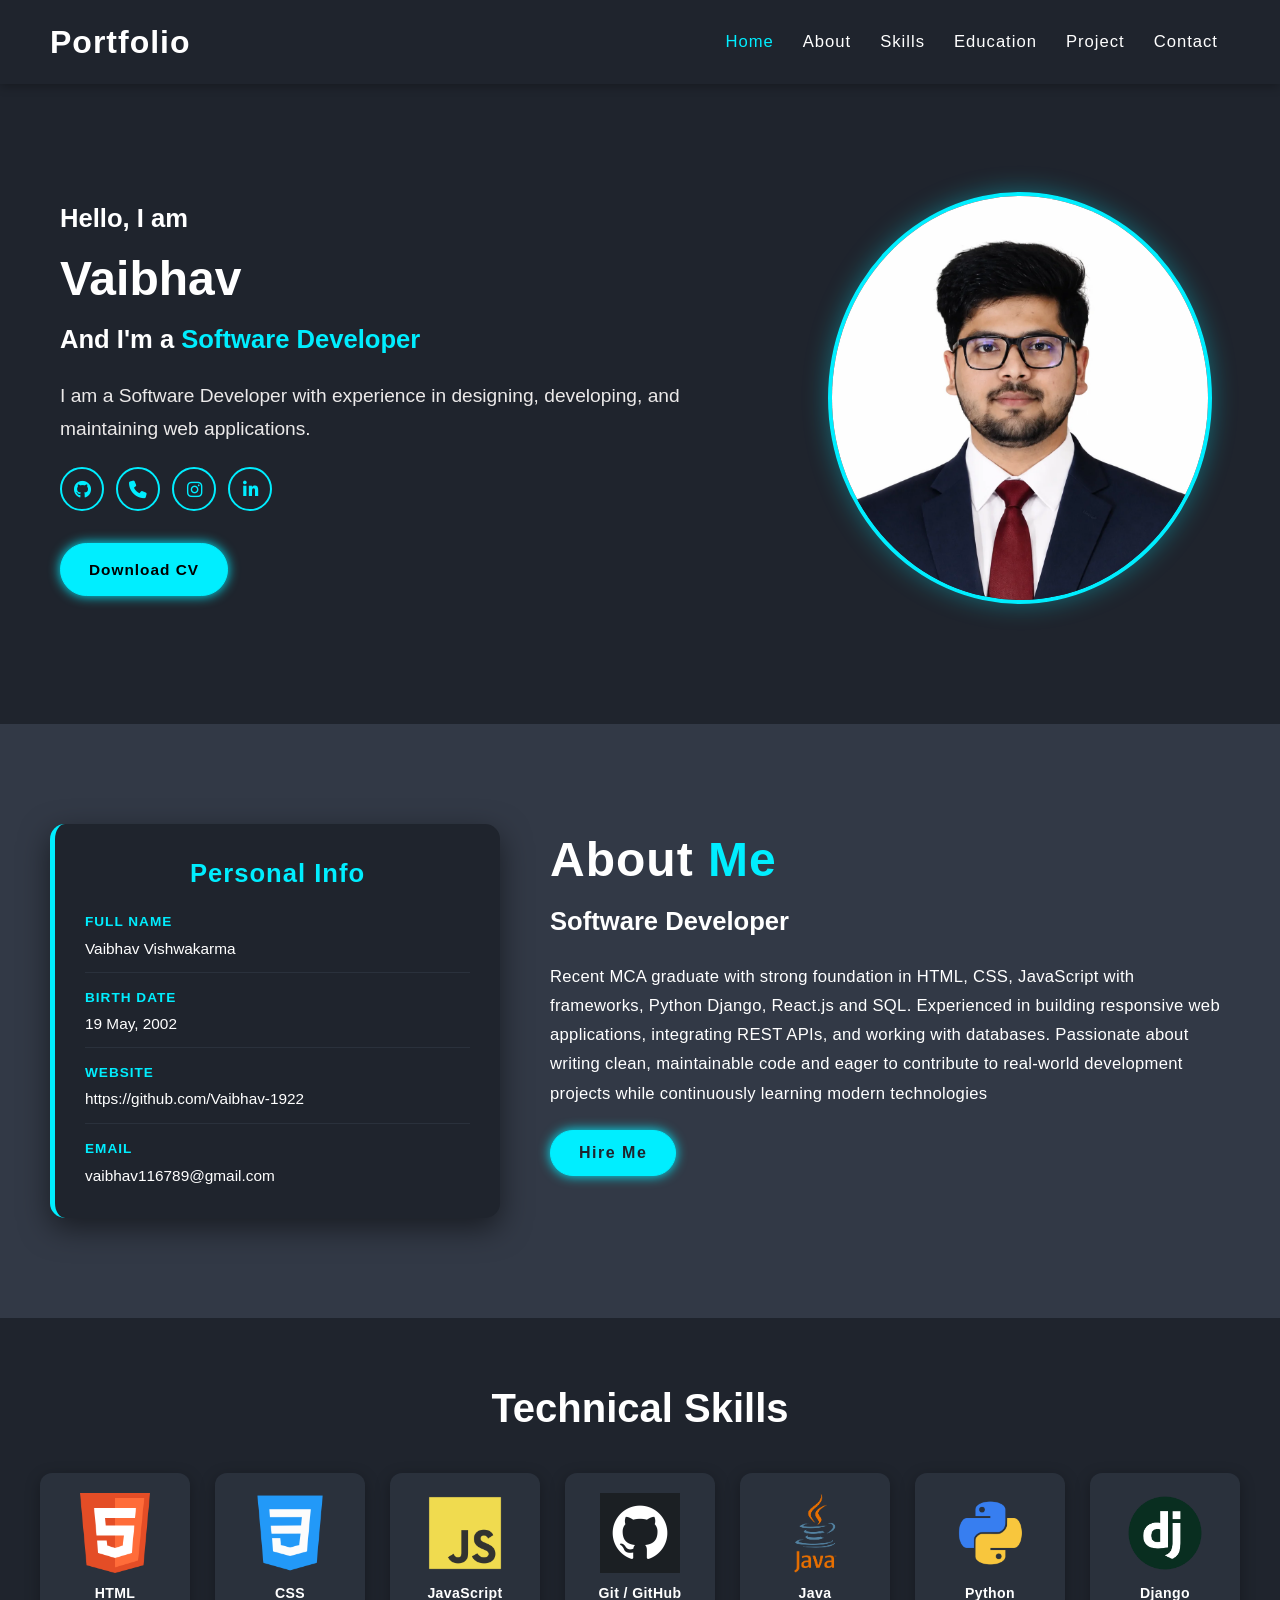
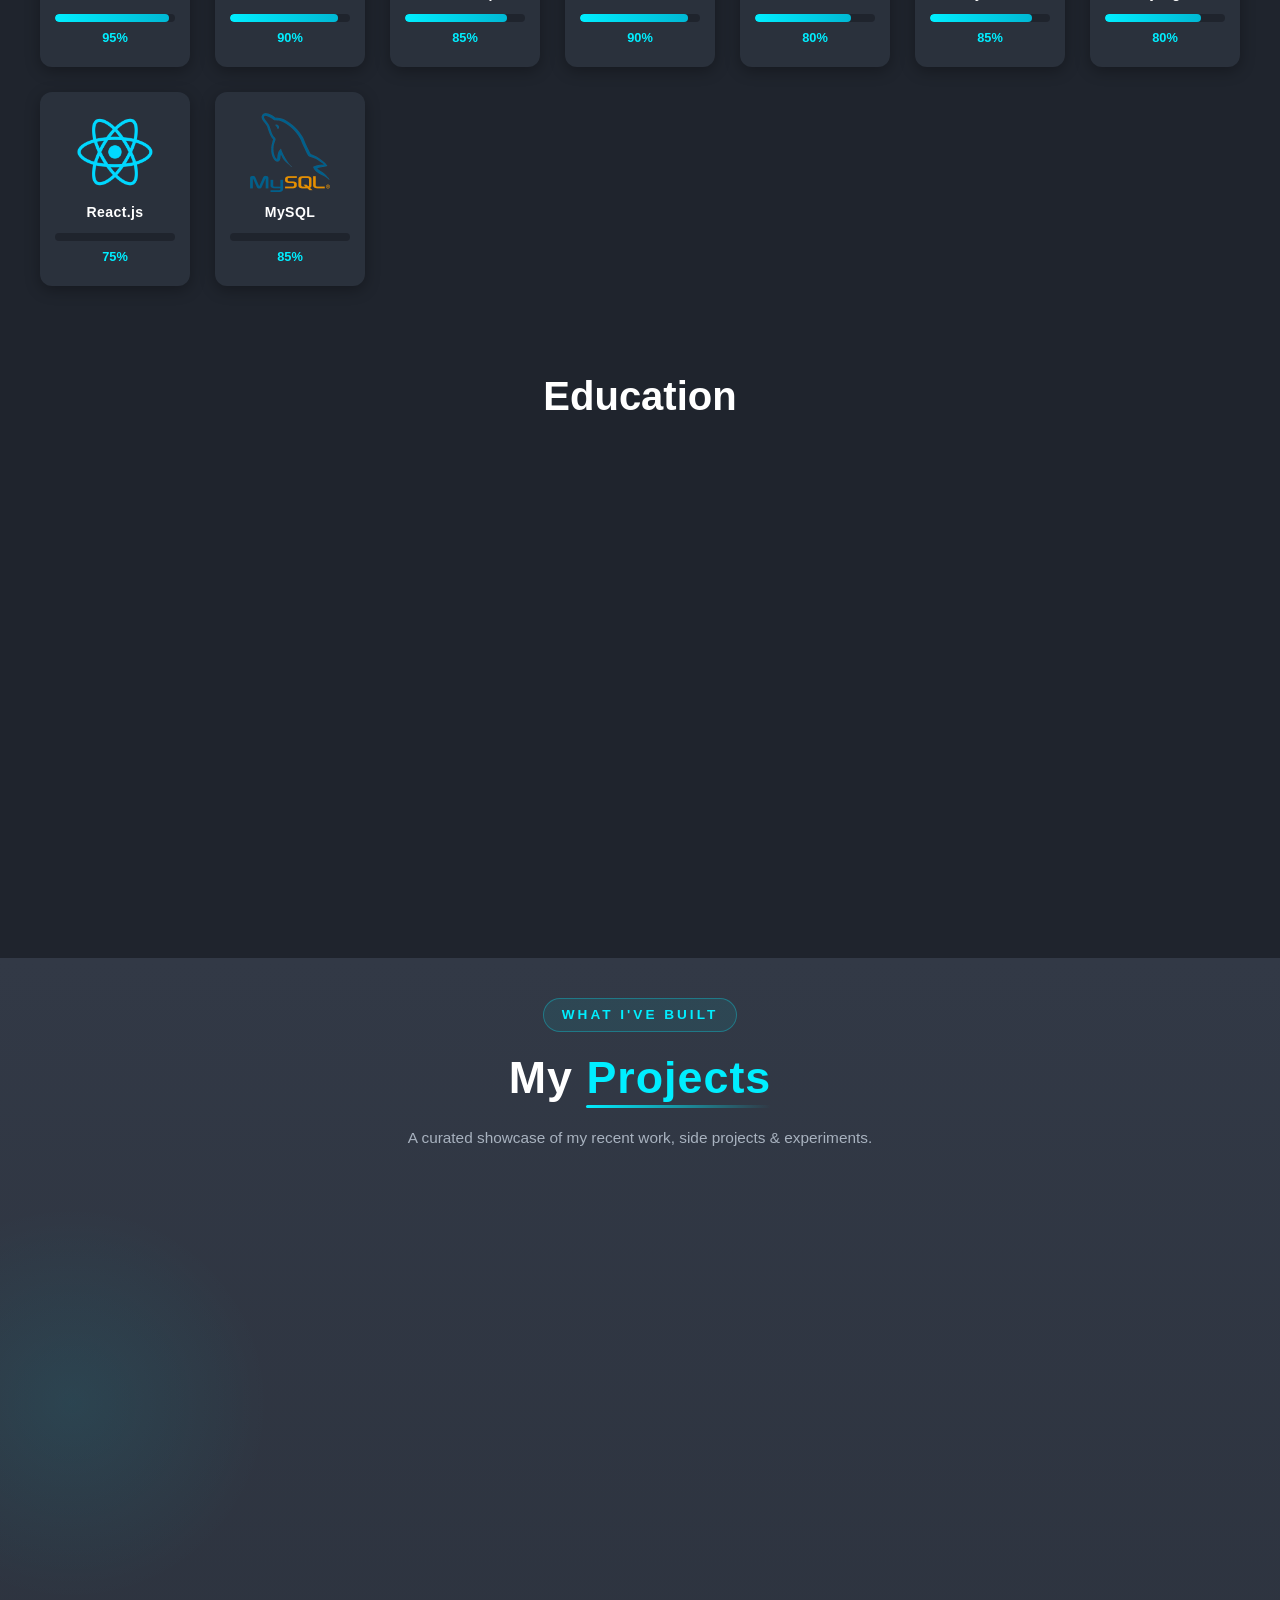
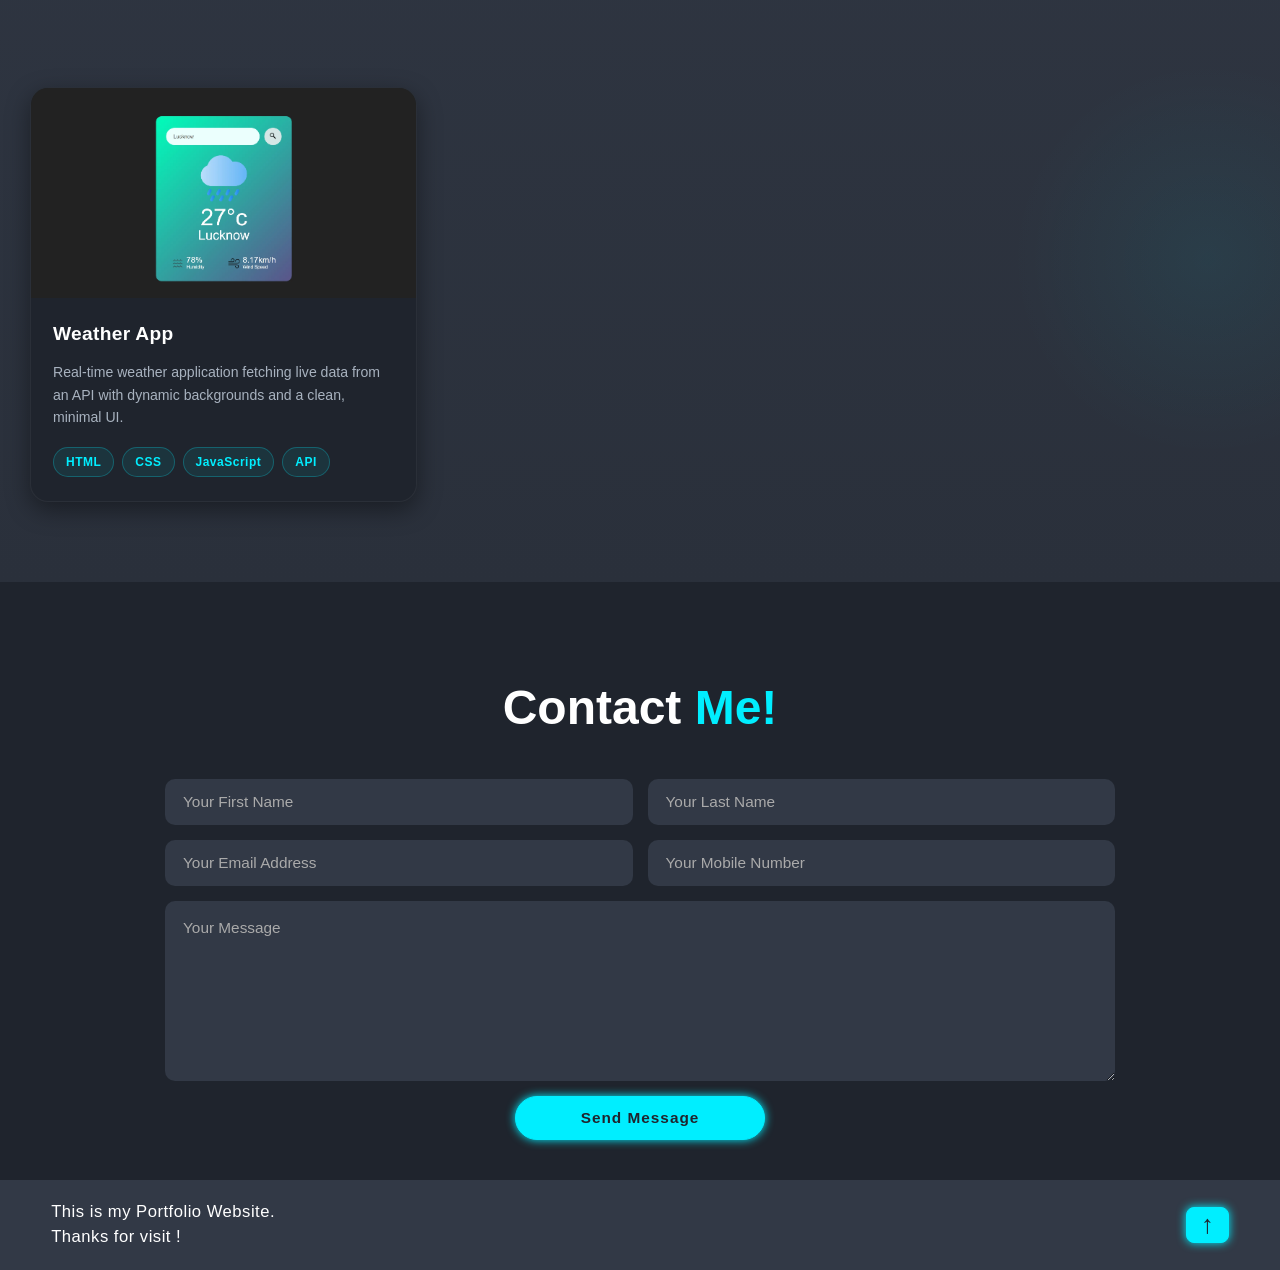
==== index.html @ 30955cc5 "Done Port Folio" ====
<!DOCTYPE html>
<html lang="en">

<head>
    <meta charset="UTF-8">
    <meta http-equiv="X-UA-Compatible" content="IE=edge">
    <meta name="viewport" content="width=device-width, initial-scale=1.0">
    <!-- CSS -->
    <link rel="stylesheet" href="style/style.css">
    <!-- FontAwesome -->
    <link rel="stylesheet" href="https://cdnjs.cloudflare.com/ajax/libs/font-awesome/6.4.0/css/all.min.css">
    <link rel="icon" type="image/png" href="img/fevicon.png">
    <title>Vaibhav || Portfolio</title>
</head>

<body>
    <!--  ++++++++++++++++  Header  ++++++++++++++++  -->
    <header>

        <!--  ================  Navigation  ============== -->
        <nav>

            <div class="logo">
                Portfolio
            </div>

            <div class="hamburgur">
                <i class="fa-solid fa-bars"></i>
            </div>

            <ul>
                <li><a href="#home" class="active">Home</a></li>
                <li><a href="#about">About</a></li>
                <li><a href="#skill">Skills</a></li>
                <li><a href="#education">Education</a></li>
                <li><a href="#project">Project</a></li>
                <li><a href="#contact">Contact</a></li>
            </ul>

        </nav>

    </header>

    <!--  ++++++++++++++++  home-section  ++++++++++++++++  -->
    <section class="home-section" id="home">

        <div class="left-side-home">

            <h2>Hello, I am</h2>

            <h1>Vaibhav</h1>

            <h2>And I'm a <span>Software Developer</span></h2>

            <p>I am a Software Developer with experience in designing, developing, and maintaining web applications.</p>

            <div class="btn-group">
                <a href="https://github.com/Vaibhav-1922/" class="btn1" target="_blank" aria-label="GitHub">
                    <i class="fa-brands fa-github"></i>
                </a>
                <a href="tel:817-6988-8322" class="btn2" aria-label="Phone">
                    <i class="fa-solid fa-phone"></i>
                </a>
                <a href="https://www.instagram.com/ankursharma_0196?stkn=MXNjZ3YycDRwOWIxZA==" class="btn3"
                    target="_blank" aria-label="Instagram">
                    <i class="fa-brands fa-instagram"></i>
                </a>
                <a href="https://linkedin.com/in/vaibhav-vishwakarma-7a4570280" target="_blank" class="btn4"
                    aria-label="LinkedIn">
                    <i class="fa-brands fa-linkedin-in"></i>
                </a>
            </div>

            <a href="https://drive.google.com/drive/folders/1TPZhdVBjO_2f-hiQ_ZLGeln9_SQDbmDH" class="btn"
                download>Download CV</a>

        </div>

        <div class="right-side-home">
            <img src="/img/Vaibhav-Passport.webp" alt="Vaibhav Vishwakarma">
        </div>

    </section>

    <!--  ++++++++++++++++  about-sec  ++++++++++++++++  -->
    <section class="about-sec" id="about">

        <div class="left-about">
            <div class="info-card">
                <h2>Personal Info</h2>
                <ul>
                    <li>
                        <span>Full Name</span>
                        <p>Vaibhav Vishwakarma</p>
                    </li>
                    <li>
                        <span>Birth Date</span>
                        <p>19 May, 2002</p>
                    </li>
                    <li>
                        <span>Website</span>
                        <a href="https://github.com/Vaibhav-1922" target="_blank" rel="noopener">
                            https://github.com/Vaibhav-1922
                        </a>
                    </li>
                    <li>
                        <span>Email</span>
                        <a href="https://vaibhav116789@gmail.com">
                            vaibhav116789@gmail.com
                        </a>
                    </li>
                </ul>
            </div>
        </div>

        <div class="right-about">

            <h1>About <span>Me</span></h1>
            <h2>Software Developer</h2>
            <p>Recent MCA graduate with strong foundation in HTML, CSS, JavaScript with frameworks, Python Django,
                React.js and SQL. Experienced in building responsive web applications, integrating REST APIs, and
                working with databases. Passionate about writing clean, maintainable code and eager to contribute to
                real-world development projects while continuously learning modern technologies</p>

            <a href="#contact">
                <button class="about-btn">Hire Me</button>
            </a>

        </div>

    </section>

    <!--  ++++++++++++++++  Skill Section  +++++++++++++++++ -->
    <section class="skill-section" id="skill">

        <h1>Technical Skills</h1>

        <div class="skill-container">

            <div class="card">
                <img src="./img/html.webp" alt="HTML">
                <h3>HTML</h3>
                <div class="progress-bar"><span class="progress-fill" data-width="95%"></span></div>
                <span class="percent">95%</span>
            </div>

            <div class="card">
                <img src="./img/css.webp" alt="CSS">
                <h3>CSS</h3>
                <div class="progress-bar"><span class="progress-fill" data-width="90%"></span></div>
                <span class="percent">90%</span>
            </div>

            <div class="card">
                <img src="./img/js.webp" alt="JavaScript">
                <h3>JavaScript</h3>
                <div class="progress-bar"><span class="progress-fill" data-width="85%"></span></div>
                <span class="percent">85%</span>
            </div>

            <div class="card">
                <img src="./img/github.webp" alt="Git &amp; GitHub">
                <h3>Git / GitHub</h3>
                <div class="progress-bar"><span class="progress-fill" data-width="90%"></span></div>
                <span class="percent">90%</span>
            </div>

            <div class="card">
                <img src="./img/Java.png" alt="Java">
                <h3>Java</h3>
                <div class="progress-bar"><span class="progress-fill" data-width="80%"></span></div>
                <span class="percent">80%</span>
            </div>

            <div class="card">
                <img src="./img/Python.png" alt="Python">
                <h3>Python</h3>
                <div class="progress-bar"><span class="progress-fill" data-width="85%"></span></div>
                <span class="percent">85%</span>
            </div>

            <div class="card">
                <img src="./img/Django.png" alt="Django">
                <h3>Django</h3>
                <div class="progress-bar"><span class="progress-fill" data-width="80%"></span></div>
                <span class="percent">80%</span>
            </div>

            <div class="card">
                <img src="./img/React.webp" alt="React.js">
                <h3>React.js</h3>
                <div class="progress-bar"><span class="progress-fill" data-width="75%"></span></div>
                <span class="percent">75%</span>
            </div>

            <div class="card">
                <img src="./img/Mysql.png" alt="MySQL">
                <h3>MySQL</h3>
                <div class="progress-bar"><span class="progress-fill" data-width="85%"></span></div>
                <span class="percent">85%</span>
            </div>

        </div>

    </section>

    <!--  ++++++++++++++++  Education Section  +++++++++++++++++ -->
    <section class="education-section" id="education">

        <h1>Education</h1>

        <div class="education-container">

            <div class="education-card">
                <div class="edu-head">
                    <span class="edu-year"><i class="fa-solid fa-calendar-days"></i> 2024 – 2026</span>
                    <span class="edu-badge">MCA</span>
                </div>
                <h2>Integral University</h2>
                <h3>Master of Computer Application – MCA <span class="cgpa">(CGPA: 9.83)</span></h3>
                <p><i class="fa-solid fa-location-dot"></i> Lucknow, India</p>
            </div>

            <div class="education-card">
                <div class="edu-head">
                    <span class="edu-year"><i class="fa-solid fa-calendar-days"></i> 2021 – 2024</span>
                    <span class="edu-badge">BCA</span>
                </div>
                <h2>Khwaja Moinuddin Chishti Language University, Lucknow</h2>
                <h3>Bachelor of Computer Application – BCA <span class="cgpa">(CGPA: 8.04)</span></h3>
                <p><i class="fa-solid fa-location-dot"></i> Lucknow, India</p>
            </div>

            <div class="education-card">
                <div class="edu-head">
                    <span class="edu-year"><i class="fa-solid fa-calendar-days"></i> 2018 – 2019</span>
                    <span class="edu-badge">12th</span>
                </div>
                <h2>IR Inter College</h2>
                <h3>Higher Secondary Education – UP Board</h3>
                <p><i class="fa-solid fa-location-dot"></i> Sandila, India</p>
            </div>

            <div class="education-card">
                <div class="edu-head">
                    <span class="edu-year"><i class="fa-solid fa-calendar-days"></i> 2016 – 2017</span>
                    <span class="edu-badge">10th</span>
                </div>
                <h2>PDSVM School</h2>
                <h3>Secondary Education – UP Board</h3>
                <p><i class="fa-solid fa-location-dot"></i> Sandila, India</p>
            </div>

        </div>

    </section>

    <!--  ++++++++++++++++  Project Section  +++++++++++++++++ -->
   <!--  ++++++++++++++++  Project Section  +++++++++++++++++ -->
<section class="project-section" id="project">

    <!--  =================  Section Header  ================= -->
    <div class="section-header">
        <span class="section-subtitle">WHAT I'VE BUILT</span>
        <h1>My <span>Projects</span></h1>
        <p class="section-desc">A curated showcase of my recent work, side projects &amp; experiments.</p>
    </div>

    <!--  =================  project-container  ================= -->
    <div class="project-container">

        <!-- *************  project-card (Featured)  ************** -->
        <div class="project-card featured">
            <div class="project-image">
                <img src="./img/Phishgurad.webp" alt="Phishguard">
                <div class="project-overlay">
                    <a href="https://github.com/Vaibhav-1922/Phishguard" class="overlay-btn" target="_blank">
                        <i class="fa-brands fa-github"></i> <span>Code</span>
                    </a>
                    <a href="https://phishguard-sudo.vercel.app" class="overlay-btn" target="_blank">
                        <i class="fa-solid fa-arrow-up-right-from-square"></i> <span>Live Demo</span>
                    </a>
                </div>
                <span class="project-badge">
                    <i class="fa-solid fa-star"></i> Featured
                </span>
            </div>
            <div class="project-content">
                <h3>Phishguard</h3>
                <p>AI-powered phishing detection system using machine learning to identify malicious URLs and protect
                    users from cyber threats in real time.</p>
                <div class="project-tech">
                    <span>HTML</span>
                    <span>CSS</span>
                    <span>JavaScript</span>
                    <span>Python</span>
                    <span>Flask</span>
                    <span>ML</span>
                </div>
            </div>
        </div>

        <!-- *************  project-card  ************** -->
        <div class="project-card">
            <div class="project-image">
                <img src="./img/Coffee.webp" alt="Cafeteria Project">
                <div class="project-overlay">
                    <a href="https://github.com/Vaibhav-1922/Coffee_Web" class="overlay-btn" target="_blank">
                        <i class="fa-brands fa-github"></i> <span>Code</span>
                    </a>
                    <a href="https://tangerine-conkies-8de776.netlify.app/" class="overlay-btn" target="_blank">
                        <i class="fa-solid fa-arrow-up-right-from-square"></i> <span>Live Demo</span>
                    </a>
                </div>
            </div>
            <div class="project-content">
                <h3>Cafeteria Project</h3>
                <p>A modern, fully responsive cafeteria website featuring a smooth menu experience and elegant coffee
                    shop aesthetics.</p>
                <div class="project-tech">
                    <span>HTML</span>
                    <span>CSS</span>
                    <span>JavaScript</span>
                </div>
            </div>
        </div>

        <!-- *************  project-card  ************** -->
        <div class="project-card">
            <div class="project-image">
                <img src="./img/Portfolio.webp" alt="Portfolio">
                <div class="project-overlay">
                    <a href="https://github.com/Vaibhav-1922/Portfolio-New" class="overlay-btn" target="_blank">
                        <i class="fa-brands fa-github"></i> <span>Code</span>
                    </a>
                    <a href="#" class="overlay-btn" target="_blank">
                        <i class="fa-solid fa-arrow-up-right-from-square"></i> <span>Live Demo</span>
                    </a>
                </div>
            </div>
            <div class="project-content">
                <h3>Portfolio Website</h3>
                <p>A personal portfolio built with React to showcase my skills, projects, and experience with smooth
                    animations.</p>
                <div class="project-tech">
                    <span>React.js</span>
                    <span>HTML</span>
                    <span>CSS</span>
                    <span>JavaScript</span>
                </div>
            </div>
        </div>

        <!-- *************  project-card  ************** -->
        <div class="project-card">
            <div class="project-image">
                <img src="./img/Weather.webp" alt="Weather App">
                <div class="project-overlay">
                    <a href="https://github.com/Vaibhav-1922/Weather-App" class="overlay-btn" target="_blank">
                        <i class="fa-brands fa-github"></i> <span>Code</span>
                    </a>
                    <a href="https://venerable-dolphin-7df196.netlify.app/" class="overlay-btn" target="_blank">
                        <i class="fa-solid fa-arrow-up-right-from-square"></i> <span>Live Demo</span>
                    </a>
                </div>
            </div>
            <div class="project-content">
                <h3>Weather App</h3>
                <p>Real-time weather application fetching live data from an API with dynamic backgrounds and a clean,
                    minimal UI.</p>
                <div class="project-tech">
                    <span>HTML</span>
                    <span>CSS</span>
                    <span>JavaScript</span>
                    <span>API</span>
                </div>
            </div>
        </div>

    </div>

</section>
    <!--  ++++++++++++++++  contact-sec  +++++++++++++++++ -->
    <section class="contact-sec" id="contact">

        <h1>Contact <span>Me!</span></h1>

        <form action="https://formspree.io/f/mzezgnyd" method="POST">

            <input type="text" name="userFirstName" id="FirstName" placeholder="Your First Name" required>
            <input type="text" name="userLastName" id="LastName" placeholder="Your Last Name" required>
            <input type="email" name="userEmail" id="Email" placeholder="Your Email Address" required>
            <input type="text" name="userContactNumber" id="ContactNumber" placeholder="Your Mobile Number">

            <textarea name="userMessage" id="Message" placeholder="Your Message" required></textarea>

            <button class="contact-btn" type="submit">Send Message</button>

        </form>

    </section>

    <!--  ++++++++++++++  Footer  ++++++++++++++ -->
    <footer>

        <p>This is my Portfolio Website. <br>
             Thanks for visit !</p>

        <a href="#home" class="arrow">&uarr;</a>

    </footer>

    <script src="script/script.js"></script>
</body>

</html>
---- style/style.css ----
/* 
   GLOBAL RESET & BASE
    */
* {
    margin: 0;
    padding: 0;
    box-sizing: border-box;
    font-family: 'Segoe UI', Tahoma, Geneva, Verdana, sans-serif;
}

html {
    scroll-behavior: smooth;
    -webkit-text-size-adjust: 100%;
}

body {
    background-color: #1f242d;
    overflow-x: hidden;
    line-height: 1.5;
}

img {
    max-width: 100%;
    height: auto;
    display: block;
}

section {
    scroll-margin-top: 80px;
    width: 100%;
}

/* 
   NAVIGATION
    */
nav {
    display: flex;
    justify-content: space-between;
    align-items: center;
    padding: 18px clamp(15px, 4vw, 50px);
    background-color: #1f242d;
    position: fixed;
    width: 100%;
    top: 0;
    z-index: 1000;
    box-shadow: 0 2px 10px rgba(0, 0, 0, 0.3);
}

nav .logo {
    font-size: clamp(1.4rem, 2.5vw, 2rem);
    letter-spacing: 1px;
    font-weight: 600;
    color: #fff;
    transition: color 0.3s ease;
}

nav .logo:hover {
    color: #0ef;
}

nav .hamburgur i {
    display: none;
    color: #fff;
    font-size: 1.7rem;
    cursor: pointer;
    transition: color 0.3s ease;
}

nav .hamburgur i:hover {
    color: #0ef;
}

nav ul {
    display: flex;
    align-items: center;
    gap: 5px;
}

nav ul li {
    list-style: none;
}

nav ul li a {
    text-decoration: none;
    color: #fff;
    font-size: clamp(0.95rem, 1.3vw, 1.15rem);
    font-weight: 500;
    letter-spacing: 1px;
    cursor: pointer;
    padding: 8px 12px;
    display: inline-block;
    transition: color 0.3s ease;
}

nav ul li a.active,
nav ul li a:hover {
    color: #0ef;
}

/* 
   HOME SECTION
    */
.home-section {
    background-color: #1f242d;
    display: flex;
    justify-content: center;
    align-items: center;
    gap: clamp(20px, 5vw, 60px);
    padding: clamp(120px, 15vw, 200px) clamp(15px, 5vw, 50px) clamp(60px, 10vw, 120px);
    flex-wrap: wrap;
}

.left-side-home {
    flex: 1 1 450px;
    max-width: 700px;
}

.left-side-home h2 {
    font-size: clamp(1.1rem, 2vw, 1.7rem);
    font-weight: 600;
    color: #fff;
}

h2 span {
    color: #0ef;
}

.left-side-home h1 {
    font-size: clamp(2rem, 5vw, 3rem);
    font-weight: 700;
    color: #fff;
    margin: 5px 0;
}

.left-side-home p {
    font-size: clamp(1rem, 1.5vw, 1.25rem);
    color: #ebe9e9;
    margin: 22px 0;
    max-width: 700px;
    line-height: 1.7;
}

.left-side-home .btn-group {
    margin: 22px 0;
    display: flex;
    gap: 12px;
    flex-wrap: wrap;
}

.btn-group a {
    width: 44px;
    height: 44px;
    font-size: 1.1rem;
    border-radius: 50%;
    cursor: pointer;
    color: #0ef;
    background-color: #1f242d;
    border: 2px solid #0ef;
    transition: all 0.4s ease;
    display: inline-flex;
    align-items: center;
    justify-content: center;
    text-decoration: none;
}

.btn-group a:hover {
    color: #1f242d;
    background-color: #0ef;
    transform: translateY(-3px);
}

.left-side-home .btn {
    display: inline-block;
    padding: 14px 28px;
    font-size: clamp(0.95rem, 1.2vw, 1.1rem);
    letter-spacing: 1px;
    font-weight: 600;
    border-radius: 30px;
    color: #000;
    background-color: #0ef;
    box-shadow: 0 0 12px #0ef;
    border: 1px solid #0ef;
    transition: all 0.4s ease;
    text-decoration: none;
    cursor: pointer;
    margin-top: 10px;
}

.left-side-home .btn:hover {
    color: #0ef;
    background-color: #1f242d;
    box-shadow: none;
    transform: translateY(-3px);
}

.right-side-home {
    flex: 0 1 400px;
    display: flex;
    justify-content: center;
}

.right-side-home img {
    width: clamp(220px, 30vw, 400px);
    border-radius: 50%;
    border: 4px solid #0ef;
    box-shadow: 0 0 25px rgba(0, 238, 255, 0.35);
}

/* 
   ABOUT SECTION
    */
.about-sec {
    display: flex;
    justify-content: center;
    align-items: flex-start;
    gap: clamp(25px, 4vw, 50px);
    background-color: #323946;
    padding: clamp(60px, 8vw, 100px) clamp(15px, 5vw, 50px);
    flex-wrap: wrap;
}

.left-about {
    flex: 1 1 320px;
    max-width: 450px;
    display: flex;
    justify-content: center;
}

.info-card {
    background: #1f242d;
    border-radius: 15px;
    padding: clamp(20px, 3vw, 30px);
    width: 100%;
    box-shadow: 0 10px 30px rgba(0, 0, 0, 0.5);
    border-left: 5px solid #0ef;
}

.info-card h2 {
    color: #0ef;
    font-size: clamp(1.3rem, 2vw, 1.8rem);
    margin-bottom: 20px;
    text-align: center;
    letter-spacing: 1px;
}

.info-card ul {
    list-style: none;
}

.info-card ul li {
    margin-bottom: 15px;
    padding-bottom: 12px;
    border-bottom: 1px solid #2a313c;
}

.info-card ul li:last-child {
    border-bottom: none;
    margin-bottom: 0;
    padding-bottom: 0;
}

.info-card ul li span {
    display: block;
    color: #0ef;
    font-weight: 600;
    font-size: 0.85rem;
    letter-spacing: 1px;
    margin-bottom: 4px;
    text-transform: uppercase;
}

.info-card ul li p,
.info-card ul li a {
    color: #fff;
    font-size: clamp(0.9rem, 1.2vw, 1.05rem);
    word-break: break-word;
    text-decoration: none;
    transition: color 0.3s ease;
}

.info-card ul li a:hover {
    color: #0ef;
    text-decoration: underline;
}

.right-about {
    flex: 1 1 450px;
    max-width: 800px;
}

.right-about h1 {
    font-size: clamp(1.8rem, 4vw, 3rem);
    color: #fff;
    letter-spacing: 1px;
    font-weight: 800;
}

.right-about h1 span {
    color: #0ef;
}

.right-about h2 {
    color: #fff;
    font-size: clamp(1.1rem, 2vw, 1.7rem);
    font-weight: 600;
    margin-top: 6px;
}

.right-about p {
    color: #fff;
    font-size: clamp(0.95rem, 1.3vw, 1.15rem);
    font-weight: 400;
    letter-spacing: 0.3px;
    max-width: 800px;
    margin: 22px 0;
    line-height: 1.75;
}

.about-btn {
    padding: 13px 28px;
    font-size: clamp(1rem, 1.2vw, 1.15rem);
    letter-spacing: 1.5px;
    font-weight: 600;
    border-radius: 30px;
    background-color: #0ef;
    box-shadow: 0 0 12px #0ef;
    border: 1px solid #0ef;
    transition: all 0.4s ease;
    cursor: pointer;
    color: #1f242d;
}

.about-btn:hover {
    color: #0ef;
    background-color: #323946;
    box-shadow: none;
    transform: translateY(-3px);
}

/* 
   SKILL SECTION (Adjusted Padding to fix gaps)
    */
.skill-section {
    display: flex;
    flex-direction: column;
    align-items: center;
    background-color: #1f242d;
    color: #fff;
    padding: 60px clamp(15px, 3vw, 30px) 40px; /* Fixed top/bottom gap */
}

.skill-section h1 {
    margin-top: 0;
    margin-bottom: 35px;
    font-size: clamp(1.7rem, 3.5vw, 2.5rem);
    transition: color 0.5s ease;
    text-align: center;
}

.skill-section h1:hover {
    color: #0ef;
}

.skill-container {
    display: grid;
    grid-template-columns: repeat(auto-fit, minmax(140px, 1fr));
    gap: clamp(15px, 2vw, 25px);
    width: 100%;
    max-width: 1200px;
}

.card {
    background: #2a313c;
    border-radius: 12px;
    padding: clamp(15px, 2vw, 20px) clamp(10px, 1.5vw, 15px);
    display: flex;
    flex-direction: column;
    align-items: center;
    box-shadow: 0 4px 15px rgba(0, 0, 0, 0.3);
    transition: transform 0.3s ease, box-shadow 0.3s ease;
    cursor: pointer;
    user-select: none;
}

.card:hover {
    transform: translateY(-10px);
    box-shadow: 0 8px 25px rgba(0, 238, 255, 0.2);
}

.card img {
    width: clamp(55px, 8vw, 80px);
    height: clamp(55px, 8vw, 80px);
    object-fit: contain;
    margin-bottom: 10px;
    transition: transform 0.3s ease;
}

.card:hover img {
    transform: scale(1.1);
}

.card h3 {
    font-size: clamp(0.85rem, 1.1vw, 1rem);
    color: #fff;
    margin-bottom: 10px;
    font-weight: 600;
    letter-spacing: 0.4px;
    text-align: center;
}

.progress-bar {
    width: 100%;
    height: 8px;
    background-color: #1f242d;
    border-radius: 5px;
    overflow: hidden;
    margin-bottom: 6px;
}

.progress-fill {
    display: block;
    height: 100%;
    width: 0;
    background: linear-gradient(90deg, #0ef, #00b8d4);
    border-radius: 5px;
    transition: width 1.5s cubic-bezier(0.22, 1, 0.36, 1);
}

.percent {
    font-size: clamp(0.75rem, 1vw, 0.85rem);
    color: #0ef;
    font-weight: 600;
}

/* ============================================================
   EDUCATION SECTION (Adjusted Padding to fix gaps)
   ============================================================ */
.education-section {
    display: flex;
    flex-direction: column;
    align-items: center;
    background-color: #1f242d;
    padding: 40px clamp(15px, 3vw, 30px); /* Fixed top/bottom gap */
}

.education-section h1 {
    margin-top: 0;
    margin-bottom: 35px;
    color: #fff;
    font-size: clamp(1.7rem, 3.5vw, 2.5rem);
    transition: color 0.5s ease;
    text-align: center;
}

.education-section h1:hover {
    color: #0ef;
}

.education-container {
    display: grid;
    grid-template-columns: repeat(auto-fit, minmax(320px, 1fr));
    gap: clamp(20px, 2.5vw, 30px);
    width: 100%;
    max-width: 1200px;
}

.education-card {
    background: #2a313c;
    border-radius: 15px;
    padding: clamp(20px, 2.5vw, 25px);
    box-shadow: 0 5px 20px rgba(0, 0, 0, 0.4);
    transition: transform 0.3s ease, box-shadow 0.3s ease;
    border-top: 4px solid #0ef;
}

.education-card:hover {
    transform: translateY(-8px);
    box-shadow: 0 10px 30px rgba(0, 238, 255, 0.15);
}

.edu-head {
    display: flex;
    justify-content: space-between;
    align-items: center;
    margin-bottom: 15px;
    flex-wrap: wrap;
    gap: 10px;
}

.edu-year {
    color: #0ef;
    font-size: clamp(0.85rem, 1.1vw, 1rem);
    font-weight: 500;
}

.edu-year i {
    margin-right: 5px;
}

.edu-badge {
    background: #0ef;
    color: #1f242d;
    padding: 5px 14px;
    border-radius: 20px;
    font-weight: 700;
    font-size: clamp(0.75rem, 1vw, 0.85rem);
    letter-spacing: 1px;
    white-space: nowrap;
}

.education-card h2 {
    color: #fff;
    font-size: clamp(1.1rem, 1.6vw, 1.4rem);
    margin-bottom: 6px;
    font-weight: 600;
    line-height: 1.35;
}

.education-card h3 {
    color: #ccc;
    font-size: clamp(0.9rem, 1.2vw, 1.05rem);
    font-weight: 400;
    margin-bottom: 12px;
    line-height: 1.5;
}

.cgpa {
    color: #0ef;
    font-weight: 600;
}

.education-card p {
    color: #aaa;
    font-size: clamp(0.85rem, 1.1vw, 0.95rem);
}

.education-card p i {
    color: #0ef;
    margin-right: 6px;
}

/* ============================================================
   PROJECT SECTION (Adjusted Padding to fix gaps)
   ============================================================ */
/* ============================================================
   PROJECT SECTION (Enhanced UI)
   ============================================================ */
.project-section {
    display: flex;
    flex-direction: column;
    align-items: center;
    background: linear-gradient(180deg, #323946 0%, #2a303b 100%);
    padding: 40px clamp(15px, 3vw, 30px) 80px;
    position: relative;
    overflow: hidden;
}

/* Decorative background glow */
.project-section::before {
    content: '';
    position: absolute;
    top: 20%;
    left: -10%;
    width: 400px;
    height: 400px;
    background: radial-gradient(circle, rgba(0, 238, 255, 0.08), transparent 70%);
    border-radius: 50%;
    pointer-events: none;
}

.project-section::after {
    content: '';
    position: absolute;
    bottom: 10%;
    right: -10%;
    width: 400px;
    height: 400px;
    background: radial-gradient(circle, rgba(0, 238, 255, 0.06), transparent 70%);
    border-radius: 50%;
    pointer-events: none;
}

/* ---- Section Header ---- */
.section-header {
    text-align: center;
    margin-bottom: 55px;
    position: relative;
    z-index: 1;
}

.section-subtitle {
    display: inline-block;
    font-size: 0.85rem;
    letter-spacing: 3px;
    color: #0ef;
    font-weight: 600;
    text-transform: uppercase;
    margin-bottom: 12px;
    position: relative;
    padding: 6px 18px;
    background: rgba(0, 238, 255, 0.08);
    border: 1px solid rgba(0, 238, 255, 0.3);
    border-radius: 30px;
}

.project-section .section-header h1 {
    color: #fff;
    font-size: clamp(1.9rem, 4vw, 2.8rem);
    font-weight: 800;
    letter-spacing: 1px;
    margin-bottom: 14px;
    margin-top: 0;
}

.project-section .section-header h1 span {
    color: #0ef;
    position: relative;
}

.project-section .section-header h1 span::after {
    content: '';
    position: absolute;
    bottom: -6px;
    left: 0;
    width: 100%;
    height: 3px;
    background: linear-gradient(90deg, #0ef, transparent);
    border-radius: 3px;
}

.section-desc {
    color: #a8b2bf;
    font-size: clamp(0.95rem, 1.2vw, 1.05rem);
    max-width: 550px;
    margin: 0 auto;
    line-height: 1.6;
}

/* ---- Container ---- */
.project-container {
    display: grid;
    grid-template-columns: repeat(auto-fit, minmax(300px, 1fr));
    gap: 30px;
    width: 100%;
    max-width: 1250px;
    position: relative;
    z-index: 1;
}

/* ---- Project Card ---- */
.project-card {
    background: #1f242d;
    border-radius: 18px;
    overflow: hidden;
    display: flex;
    flex-direction: column;
    position: relative;
    box-shadow: 0 8px 25px rgba(0, 0, 0, 0.4);
    border: 1px solid rgba(255, 255, 255, 0.05);
    transition: transform 0.4s cubic-bezier(0.22, 1, 0.36, 1),
                box-shadow 0.4s ease,
                border-color 0.4s ease;
}

.project-card:hover {
    transform: translateY(-10px);
    box-shadow: 0 20px 45px rgba(0, 238, 255, 0.18);
    border-color: rgba(0, 238, 255, 0.4);
}

/* Featured card highlight */
.project-card.featured {
    border: 1px solid rgba(0, 238, 255, 0.35);
    box-shadow: 0 8px 30px rgba(0, 238, 255, 0.12);
}

/* ---- Image + Overlay ---- */
.project-image {
    position: relative;
    width: 100%;
    height: 210px;
    overflow: hidden;
    background: #151a22;
}

.project-image img {
    width: 100%;
    height: 100%;
    object-fit: cover;
    transition: transform 0.7s cubic-bezier(0.22, 1, 0.36, 1);
}

.project-card:hover .project-image img {
    transform: scale(1.1);
}

/* Dark overlay on hover */
.project-overlay {
    position: absolute;
    inset: 0;
    background: linear-gradient(180deg,
            rgba(31, 36, 45, 0.1) 0%,
            rgba(31, 36, 45, 0.75) 60%,
            rgba(31, 36, 45, 0.95) 100%);
    display: flex;
    justify-content: center;
    align-items: flex-end;
    gap: 12px;
    padding: 20px;
    opacity: 0;
    transition: opacity 0.4s ease;
}

.project-card:hover .project-overlay {
    opacity: 1;
}

/* Overlay buttons */
.overlay-btn {
    display: inline-flex;
    align-items: center;
    gap: 8px;
    padding: 10px 18px;
    font-size: 0.9rem;
    font-weight: 600;
    letter-spacing: 0.5px;
    color: #1f242d;
    background: #0ef;
    border-radius: 30px;
    text-decoration: none;
    border: 1px solid #0ef;
    transform: translateY(15px);
    opacity: 0;
    transition: all 0.4s cubic-bezier(0.22, 1, 0.36, 1);
    white-space: nowrap;
    box-shadow: 0 4px 15px rgba(0, 238, 255, 0.4);
}

.project-card:hover .overlay-btn {
    transform: translateY(0);
    opacity: 1;
}

.project-card:hover .overlay-btn:nth-child(2) {
    transition-delay: 0.08s;
}

.overlay-btn:hover {
    color: #0ef;
    background: transparent;
    box-shadow: 0 4px 20px rgba(0, 238, 255, 0.5);
    transform: translateY(-2px) scale(1.03);
}

.overlay-btn i {
    font-size: 0.95rem;
}

/* Featured badge */
.project-badge {
    position: absolute;
    top: 14px;
    right: 14px;
    background: linear-gradient(135deg, #0ef, #00b8d4);
    color: #1f242d;
    font-size: 0.72rem;
    font-weight: 700;
    letter-spacing: 1px;
    text-transform: uppercase;
    padding: 6px 12px;
    border-radius: 20px;
    display: inline-flex;
    align-items: center;
    gap: 5px;
    box-shadow: 0 4px 15px rgba(0, 238, 255, 0.5);
    z-index: 2;
}

.project-badge i {
    font-size: 0.7rem;
}

/* ---- Content ---- */
.project-content {
    padding: 22px 22px 24px;
    display: flex;
    flex-direction: column;
    gap: 12px;
    flex: 1;
}

.project-content h3 {
    color: #fff;
    font-size: clamp(1.15rem, 1.5vw, 1.35rem);
    font-weight: 700;
    letter-spacing: 0.3px;
    margin: 0;
    transition: color 0.3s ease;
}

.project-card:hover .project-content h3 {
    color: #0ef;
}

.project-content p {
    color: #a8b2bf;
    font-size: clamp(0.88rem, 1.05vw, 0.95rem);
    line-height: 1.6;
    margin: 0;
}

/* ---- Tech pills ---- */
.project-tech {
    display: flex;
    flex-wrap: wrap;
    gap: 8px;
    margin-top: auto;
    padding-top: 6px;
}

.project-tech span {
    font-size: 0.75rem;
    font-weight: 600;
    letter-spacing: 0.5px;
    color: #0ef;
    background: rgba(0, 238, 255, 0.08);
    border: 1px solid rgba(0, 238, 255, 0.25);
    padding: 5px 12px;
    border-radius: 20px;
    transition: all 0.3s ease;
}

.project-tech span:hover {
    background: rgba(0, 238, 255, 0.18);
    border-color: #0ef;
    transform: translateY(-2px);
}

/* ---- Spotlight hover effect ---- */
.project-card::before {
    content: '';
    position: absolute;
    inset: 0;
    border-radius: 18px;
    background: radial-gradient(600px circle at var(--mouse-x, 50%) var(--mouse-y, 50%),
            rgba(0, 238, 255, 0.08),
            transparent 40%);
    opacity: 0;
    transition: opacity 0.4s ease;
    pointer-events: none;
    z-index: 0;
}

.project-card:hover::before {
    opacity: 1;
}

/* ---- Mobile responsiveness for project section ---- */
@media (max-width: 768px) {
    .project-container {
        grid-template-columns: 1fr;
        gap: 25px;
    }

    .project-image {
        height: 200px;
    }

    .project-overlay {
        opacity: 1;
        background: linear-gradient(180deg,
                rgba(31, 36, 45, 0.05) 0%,
                rgba(31, 36, 45, 0.55) 60%,
                rgba(31, 36, 45, 0.9) 100%);
    }

    .overlay-btn {
        transform: translateY(0);
        opacity: 1;
        padding: 9px 15px;
        font-size: 0.82rem;
    }
}

@media (max-width: 480px) {
    .project-image {
        height: 180px;
    }

    .project-content {
        padding: 18px 18px 20px;
    }

    .overlay-btn span {
        display: none;
    }

    .overlay-btn {
        width: 42px;
        height: 42px;
        padding: 0;
        justify-content: center;
        border-radius: 50%;
    }

    .overlay-btn i {
        font-size: 1.05rem;
    }
}
/* ============================================================
   CONTACT SECTION
   ============================================================ */
.contact-sec {
    display: flex;
    flex-direction: column;
    align-items: center;
    background-color: #1f242d;
    padding: clamp(60px, 8vw, 90px) clamp(15px, 3vw, 30px) 40px;
    gap: 35px;
}

.contact-sec h1 {
    color: #fff;
    font-size: clamp(1.8rem, 4vw, 3rem);
    font-weight: 800;
    text-align: center;
}

.contact-sec h1 span {
    color: #0ef;
}

form {
    display: grid;
    grid-template-columns: repeat(2, minmax(0, 1fr));
    gap: 15px;
    width: 100%;
    max-width: 950px;
}

input,
textarea {
    background-color: #323946;
    padding: 14px 18px;
    font-size: clamp(0.95rem, 1.2vw, 1.15rem);
    font-weight: 500;
    border-radius: 10px;
    border: none;
    color: #fff;
    outline: none;
    transition: box-shadow 0.3s ease;
    width: 100%;
    font-family: inherit;
}

input:focus,
textarea:focus {
    box-shadow: 0 0 0 2px #0ef;
}

input::placeholder,
textarea::placeholder {
    color: #aaa;
}

textarea {
    grid-column: span 2;
    resize: vertical;
    min-height: 180px;
    padding: 18px;
}

.contact-btn {
    grid-column: span 2;
    justify-self: center;
    padding: 12px 30px;
    font-size: clamp(0.95rem, 1.2vw, 1.1rem);
    font-weight: 600;
    letter-spacing: 1px;
    border-radius: 30px;
    background-color: #0ef;
    box-shadow: 0 0 10px #0ef;
    border: 1px solid #0ef;
    cursor: pointer;
    transition: all 0.4s ease;
    color: #1f242d;
    width: 100%;
    max-width: 250px;
    font-family: inherit;
}

.contact-btn:hover {
    color: #0ef;
    background-color: #1f242d;
    box-shadow: none;
    transform: translateY(-3px);
}

/* ============================================================
   FOOTER
   ============================================================ */
footer {
    background-color: #323946;
    display: flex;
    justify-content: space-between;
    align-items: center;
    padding: 20px clamp(15px, 4vw, 70px);
    gap: 15px;
    flex-wrap: wrap;
}

footer p {
    color: #fff;
    font-size: clamp(0.9rem, 1.3vw, 1.2rem);
    font-weight: 500;
    letter-spacing: 0.5px;
}

footer .arrow {
    text-decoration: none;
    padding: 4px 14px;
    font-size: clamp(1.3rem, 2vw, 1.8rem);
    font-weight: 700;
    color: #1f242d;
    background: #0ef;
    border: 1px solid #0ef;
    box-shadow: 0 0 10px #0ef;
    border-radius: 8px;
    transition: all 0.4s ease;
    cursor: pointer;
    line-height: 1;
}

footer .arrow:hover {
    color: #0ef;
    background-color: #323946;
    box-shadow: none;
}

/* ============================================================
   ANIMATIONS
   ============================================================ */
.fade-up {
    opacity: 0;
    transform: translateY(30px);
    transition: opacity 0.8s ease, transform 0.8s ease;
}

.fade-up.visible {
    opacity: 1;
    transform: translateY(0);
}

/* ============================================================
   RESPONSIVE BREAKPOINTS
   ============================================================ */

@media (max-width: 1024px) {
    .home-section {
        padding-top: 140px;
    }

    .left-side-home,
    .right-about {
        flex: 1 1 100%;
        max-width: 100%;
    }

    .right-side-home {
        flex: 1 1 100%;
        order: -1; 
    }

    .about-sec {
        flex-direction: column;
        align-items: center;
    }

    .left-about,
    .right-about {
        flex: 1 1 100%;
        max-width: 100%;
        width: 100%;
    }

    .info-card {
        max-width: 100%;
    }
}

@media (max-width: 768px) {
    nav ul {
        display: none;
    }

    nav ul.active {
        display: flex;
        position: absolute;
        top: 100%;
        left: 0;
        flex-direction: column;
        background: #323946;
        width: 100%;
        padding: 15px 0 20px;
        box-shadow: 0 8px 20px rgba(0, 0, 0, 0.4);
        z-index: 999;
        gap: 0;
    }

    nav ul.active li {
        width: 100%;
        text-align: center;
    }

    nav ul.active li a {
        display: block;
        padding: 12px 15px;
        width: 100%;
    }

    nav .hamburgur i {
        display: block;
    }

    .home-section {
        flex-direction: column-reverse;
        padding: 110px 20px 60px;
        text-align: center;
    }

    .left-side-home {
        flex: 1 1 100%;
    }

    .left-side-home p {
        margin-left: auto;
        margin-right: auto;
    }

    .left-side-home .btn-group {
        justify-content: center;
    }

    .right-side-home {
        flex: 1 1 100%;
    }

    .about-sec {
        padding: 60px 20px;
    }

    .education-container,
    .project-container {
        grid-template-columns: 1fr;
    }

    .project-card {
        max-width: 380px;
    }

    form {
        grid-template-columns: 1fr;
        gap: 12px;
    }

    textarea {
        grid-column: span 1;
    }

    .contact-btn {
        grid-column: span 1;
        max-width: 100%;
    }

    footer {
        flex-direction: column;
        text-align: center;
        gap: 12px;
    }
}

@media (max-width: 480px) {
    .home-section {
        padding: 100px 15px 50px;
    }

    .right-side-home img {
        width: 200px;
    }

    .btn-group a {
        width: 40px;
        height: 40px;
        font-size: 1rem;
    }

    .left-side-home .btn {
        padding: 12px 22px;
        font-size: 0.9rem;
    }

    .skill-container {
        grid-template-columns: repeat(2, 1fr);
        gap: 12px;
    }

    .card {
        padding: 15px 10px;
    }

    .project-card {
        padding: 15px;
    }

    .project-card img {
        height: 170px;
    }

    .education-card {
        padding: 18px;
    }

    footer {
        padding: 15px;
    }
}

@media (prefers-reduced-motion: reduce) {
    * {
        animation-duration: 0.01ms !important;
        transition-duration: 0.01ms !important;
        scroll-behavior: auto !important;
    }
}
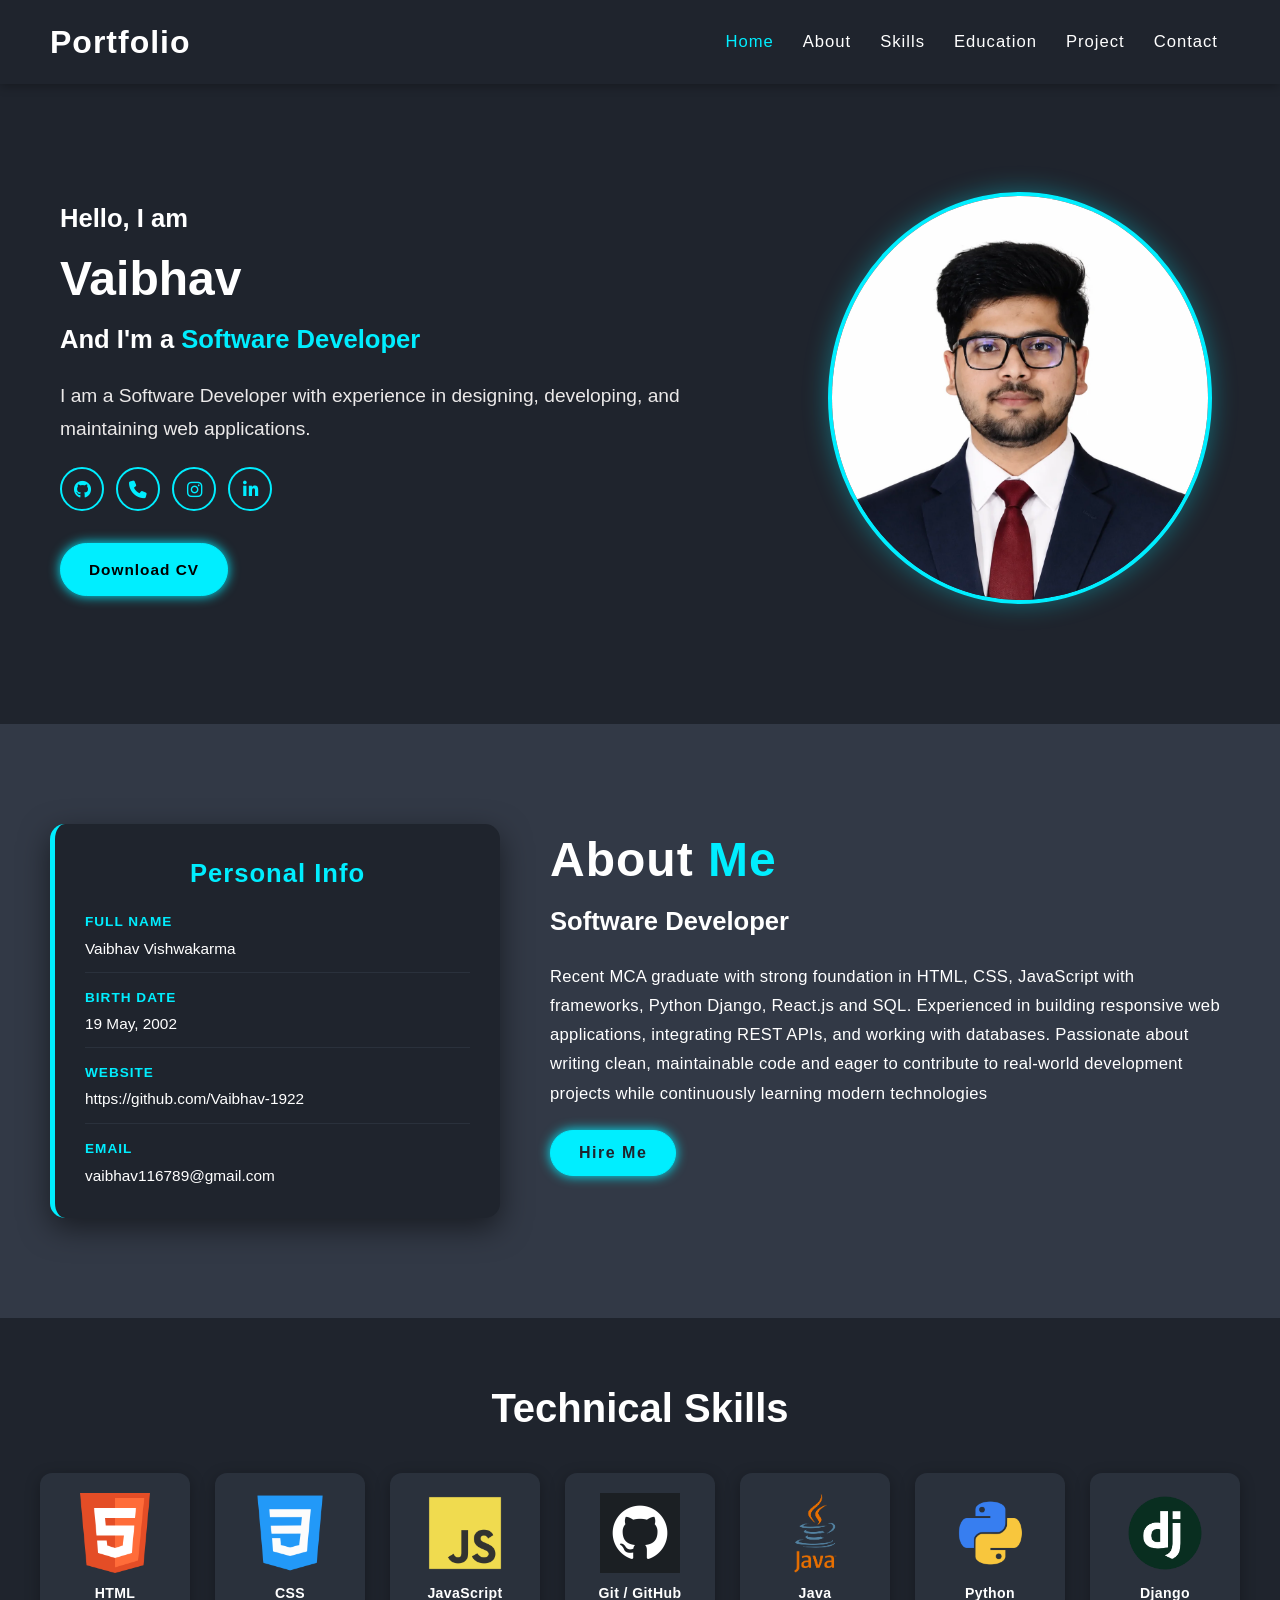
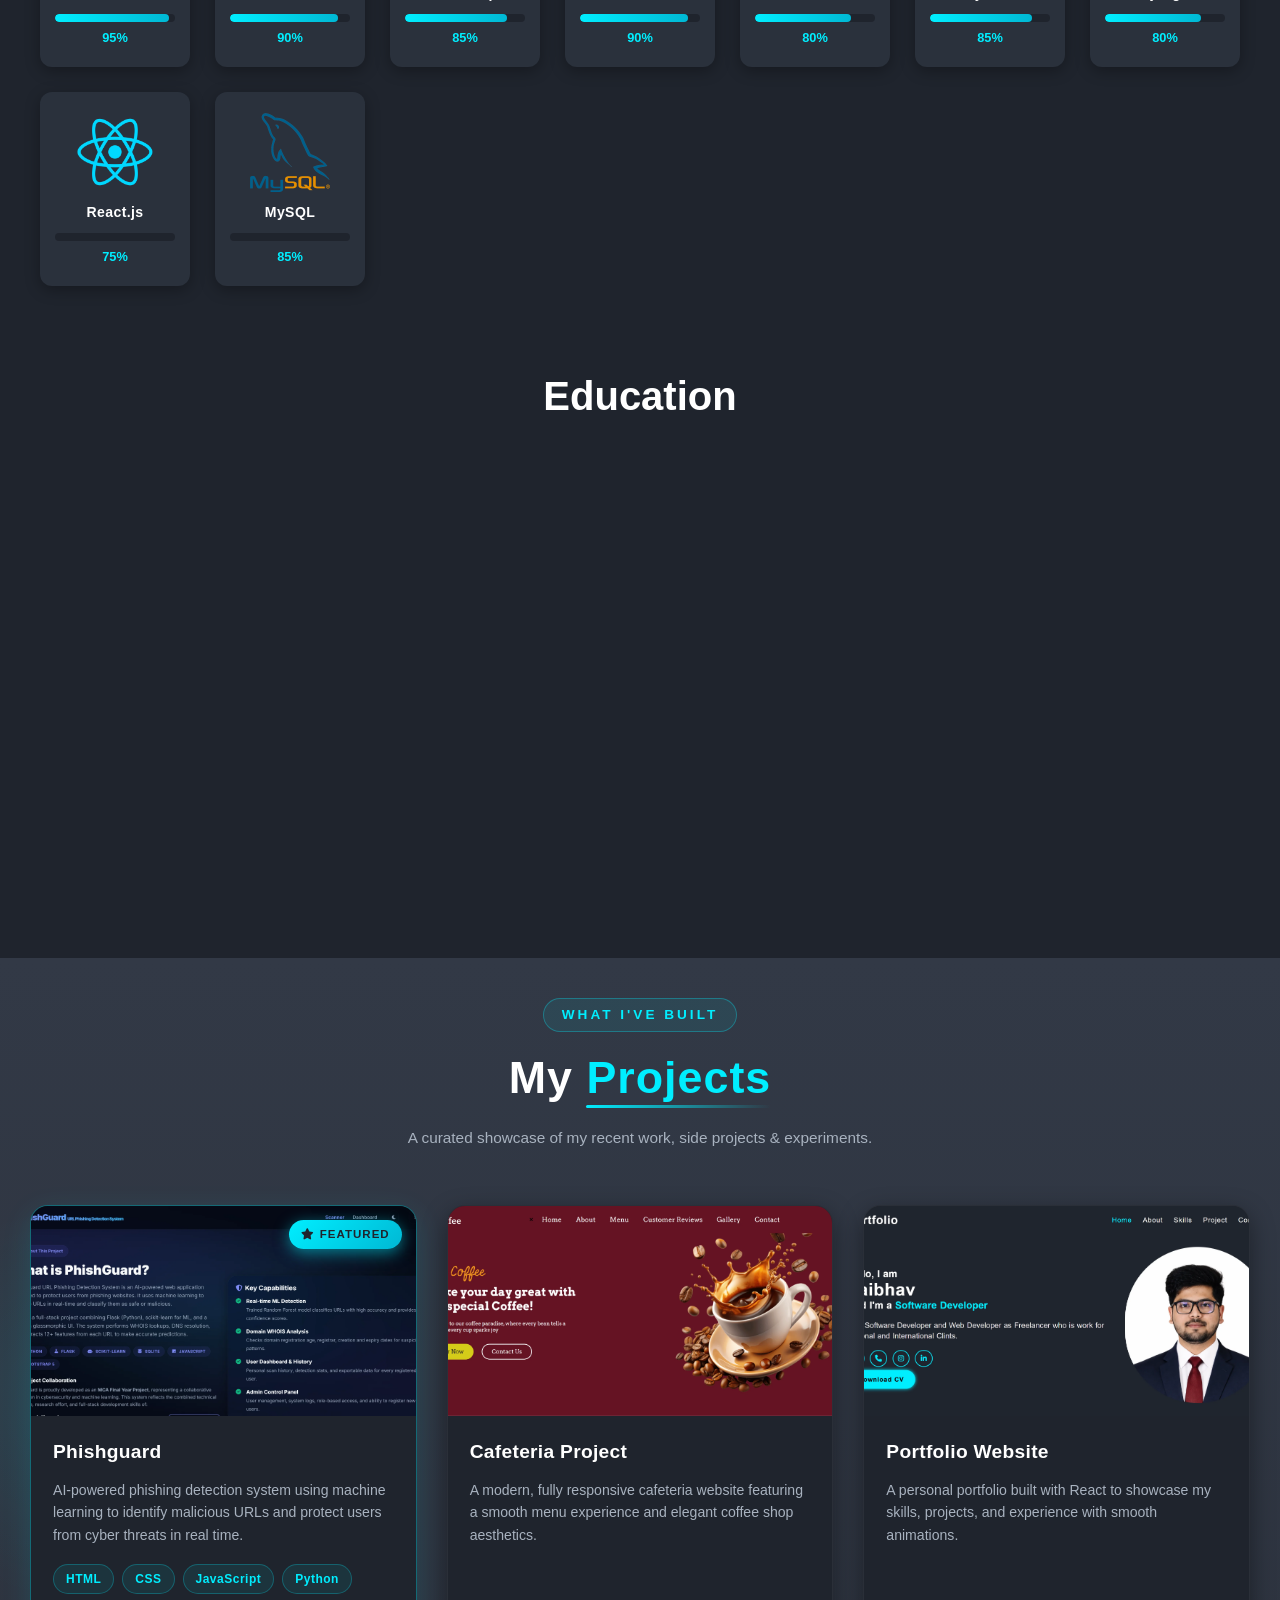
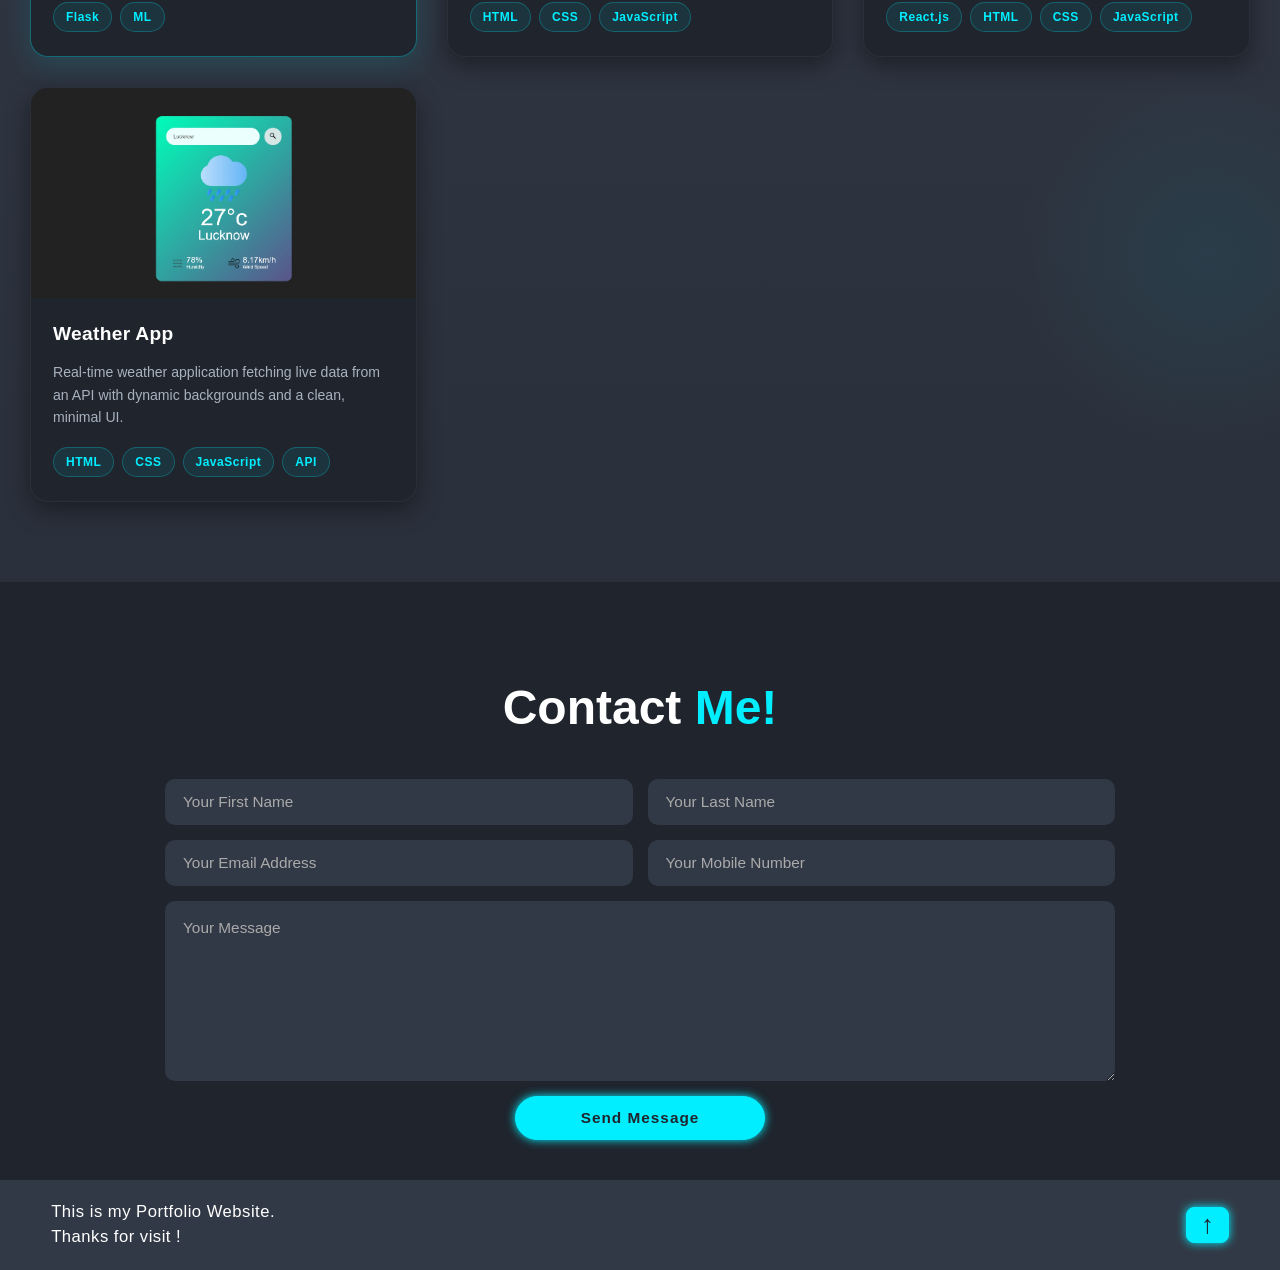
==== commit 4e7e276f: "Add files via upload" ====
--- a/index.html
+++ b/index.html
@@ -1,416 +1,416 @@
-<!DOCTYPE html>
-<html lang="en">
-
-<head>
-    <meta charset="UTF-8">
-    <meta http-equiv="X-UA-Compatible" content="IE=edge">
-    <meta name="viewport" content="width=device-width, initial-scale=1.0">
-    <!-- CSS -->
-    <link rel="stylesheet" href="style/style.css">
-    <!-- FontAwesome -->
-    <link rel="stylesheet" href="https://cdnjs.cloudflare.com/ajax/libs/font-awesome/6.4.0/css/all.min.css">
-    <link rel="icon" type="image/png" href="img/fevicon.png">
-    <title>Vaibhav || Portfolio</title>
-</head>
-
-<body>
-    <!--  ++++++++++++++++  Header  ++++++++++++++++  -->
-    <header>
-
-        <!--  ================  Navigation  ============== -->
-        <nav>
-
-            <div class="logo">
-                Portfolio
-            </div>
-
-            <div class="hamburgur">
-                <i class="fa-solid fa-bars"></i>
-            </div>
-
-            <ul>
-                <li><a href="#home" class="active">Home</a></li>
-                <li><a href="#about">About</a></li>
-                <li><a href="#skill">Skills</a></li>
-                <li><a href="#education">Education</a></li>
-                <li><a href="#project">Project</a></li>
-                <li><a href="#contact">Contact</a></li>
-            </ul>
-
-        </nav>
-
-    </header>
-
-    <!--  ++++++++++++++++  home-section  ++++++++++++++++  -->
-    <section class="home-section" id="home">
-
-        <div class="left-side-home">
-
-            <h2>Hello, I am</h2>
-
-            <h1>Vaibhav</h1>
-
-            <h2>And I'm a <span>Software Developer</span></h2>
-
-            <p>I am a Software Developer with experience in designing, developing, and maintaining web applications.</p>
-
-            <div class="btn-group">
-                <a href="https://github.com/Vaibhav-1922/" class="btn1" target="_blank" aria-label="GitHub">
-                    <i class="fa-brands fa-github"></i>
-                </a>
-                <a href="tel:817-6988-8322" class="btn2" aria-label="Phone">
-                    <i class="fa-solid fa-phone"></i>
-                </a>
-                <a href="https://www.instagram.com/ankursharma_0196?stkn=MXNjZ3YycDRwOWIxZA==" class="btn3"
-                    target="_blank" aria-label="Instagram">
-                    <i class="fa-brands fa-instagram"></i>
-                </a>
-                <a href="https://linkedin.com/in/vaibhav-vishwakarma-7a4570280" target="_blank" class="btn4"
-                    aria-label="LinkedIn">
-                    <i class="fa-brands fa-linkedin-in"></i>
-                </a>
-            </div>
-
-            <a href="https://drive.google.com/drive/folders/1TPZhdVBjO_2f-hiQ_ZLGeln9_SQDbmDH" class="btn"
-                download>Download CV</a>
-
-        </div>
-
-        <div class="right-side-home">
-            <img src="/img/Vaibhav-Passport.webp" alt="Vaibhav Vishwakarma">
-        </div>
-
-    </section>
-
-    <!--  ++++++++++++++++  about-sec  ++++++++++++++++  -->
-    <section class="about-sec" id="about">
-
-        <div class="left-about">
-            <div class="info-card">
-                <h2>Personal Info</h2>
-                <ul>
-                    <li>
-                        <span>Full Name</span>
-                        <p>Vaibhav Vishwakarma</p>
-                    </li>
-                    <li>
-                        <span>Birth Date</span>
-                        <p>19 May, 2002</p>
-                    </li>
-                    <li>
-                        <span>Website</span>
-                        <a href="https://github.com/Vaibhav-1922" target="_blank" rel="noopener">
-                            https://github.com/Vaibhav-1922
-                        </a>
-                    </li>
-                    <li>
-                        <span>Email</span>
-                        <a href="https://vaibhav116789@gmail.com">
-                            vaibhav116789@gmail.com
-                        </a>
-                    </li>
-                </ul>
-            </div>
-        </div>
-
-        <div class="right-about">
-
-            <h1>About <span>Me</span></h1>
-            <h2>Software Developer</h2>
-            <p>Recent MCA graduate with strong foundation in HTML, CSS, JavaScript with frameworks, Python Django,
-                React.js and SQL. Experienced in building responsive web applications, integrating REST APIs, and
-                working with databases. Passionate about writing clean, maintainable code and eager to contribute to
-                real-world development projects while continuously learning modern technologies</p>
-
-            <a href="#contact">
-                <button class="about-btn">Hire Me</button>
-            </a>
-
-        </div>
-
-    </section>
-
-    <!--  ++++++++++++++++  Skill Section  +++++++++++++++++ -->
-    <section class="skill-section" id="skill">
-
-        <h1>Technical Skills</h1>
-
-        <div class="skill-container">
-
-            <div class="card">
-                <img src="./img/html.webp" alt="HTML">
-                <h3>HTML</h3>
-                <div class="progress-bar"><span class="progress-fill" data-width="95%"></span></div>
-                <span class="percent">95%</span>
-            </div>
-
-            <div class="card">
-                <img src="./img/css.webp" alt="CSS">
-                <h3>CSS</h3>
-                <div class="progress-bar"><span class="progress-fill" data-width="90%"></span></div>
-                <span class="percent">90%</span>
-            </div>
-
-            <div class="card">
-                <img src="./img/js.webp" alt="JavaScript">
-                <h3>JavaScript</h3>
-                <div class="progress-bar"><span class="progress-fill" data-width="85%"></span></div>
-                <span class="percent">85%</span>
-            </div>
-
-            <div class="card">
-                <img src="./img/github.webp" alt="Git &amp; GitHub">
-                <h3>Git / GitHub</h3>
-                <div class="progress-bar"><span class="progress-fill" data-width="90%"></span></div>
-                <span class="percent">90%</span>
-            </div>
-
-            <div class="card">
-                <img src="./img/Java.png" alt="Java">
-                <h3>Java</h3>
-                <div class="progress-bar"><span class="progress-fill" data-width="80%"></span></div>
-                <span class="percent">80%</span>
-            </div>
-
-            <div class="card">
-                <img src="./img/Python.png" alt="Python">
-                <h3>Python</h3>
-                <div class="progress-bar"><span class="progress-fill" data-width="85%"></span></div>
-                <span class="percent">85%</span>
-            </div>
-
-            <div class="card">
-                <img src="./img/Django.png" alt="Django">
-                <h3>Django</h3>
-                <div class="progress-bar"><span class="progress-fill" data-width="80%"></span></div>
-                <span class="percent">80%</span>
-            </div>
-
-            <div class="card">
-                <img src="./img/React.webp" alt="React.js">
-                <h3>React.js</h3>
-                <div class="progress-bar"><span class="progress-fill" data-width="75%"></span></div>
-                <span class="percent">75%</span>
-            </div>
-
-            <div class="card">
-                <img src="./img/Mysql.png" alt="MySQL">
-                <h3>MySQL</h3>
-                <div class="progress-bar"><span class="progress-fill" data-width="85%"></span></div>
-                <span class="percent">85%</span>
-            </div>
-
-        </div>
-
-    </section>
-
-    <!--  ++++++++++++++++  Education Section  +++++++++++++++++ -->
-    <section class="education-section" id="education">
-
-        <h1>Education</h1>
-
-        <div class="education-container">
-
-            <div class="education-card">
-                <div class="edu-head">
-                    <span class="edu-year"><i class="fa-solid fa-calendar-days"></i> 2024 – 2026</span>
-                    <span class="edu-badge">MCA</span>
-                </div>
-                <h2>Integral University</h2>
-                <h3>Master of Computer Application – MCA <span class="cgpa">(CGPA: 9.83)</span></h3>
-                <p><i class="fa-solid fa-location-dot"></i> Lucknow, India</p>
-            </div>
-
-            <div class="education-card">
-                <div class="edu-head">
-                    <span class="edu-year"><i class="fa-solid fa-calendar-days"></i> 2021 – 2024</span>
-                    <span class="edu-badge">BCA</span>
-                </div>
-                <h2>Khwaja Moinuddin Chishti Language University, Lucknow</h2>
-                <h3>Bachelor of Computer Application – BCA <span class="cgpa">(CGPA: 8.04)</span></h3>
-                <p><i class="fa-solid fa-location-dot"></i> Lucknow, India</p>
-            </div>
-
-            <div class="education-card">
-                <div class="edu-head">
-                    <span class="edu-year"><i class="fa-solid fa-calendar-days"></i> 2018 – 2019</span>
-                    <span class="edu-badge">12th</span>
-                </div>
-                <h2>IR Inter College</h2>
-                <h3>Higher Secondary Education – UP Board</h3>
-                <p><i class="fa-solid fa-location-dot"></i> Sandila, India</p>
-            </div>
-
-            <div class="education-card">
-                <div class="edu-head">
-                    <span class="edu-year"><i class="fa-solid fa-calendar-days"></i> 2016 – 2017</span>
-                    <span class="edu-badge">10th</span>
-                </div>
-                <h2>PDSVM School</h2>
-                <h3>Secondary Education – UP Board</h3>
-                <p><i class="fa-solid fa-location-dot"></i> Sandila, India</p>
-            </div>
-
-        </div>
-
-    </section>
-
-    <!--  ++++++++++++++++  Project Section  +++++++++++++++++ -->
-   <!--  ++++++++++++++++  Project Section  +++++++++++++++++ -->
-<section class="project-section" id="project">
-
-    <!--  =================  Section Header  ================= -->
-    <div class="section-header">
-        <span class="section-subtitle">WHAT I'VE BUILT</span>
-        <h1>My <span>Projects</span></h1>
-        <p class="section-desc">A curated showcase of my recent work, side projects &amp; experiments.</p>
-    </div>
-
-    <!--  =================  project-container  ================= -->
-    <div class="project-container">
-
-        <!-- *************  project-card (Featured)  ************** -->
-        <div class="project-card featured">
-            <div class="project-image">
-                <img src="./img/Phishgurad.webp" alt="Phishguard">
-                <div class="project-overlay">
-                    <a href="https://github.com/Vaibhav-1922/Phishguard" class="overlay-btn" target="_blank">
-                        <i class="fa-brands fa-github"></i> <span>Code</span>
-                    </a>
-                    <a href="https://phishguard-sudo.vercel.app" class="overlay-btn" target="_blank">
-                        <i class="fa-solid fa-arrow-up-right-from-square"></i> <span>Live Demo</span>
-                    </a>
-                </div>
-                <span class="project-badge">
-                    <i class="fa-solid fa-star"></i> Featured
-                </span>
-            </div>
-            <div class="project-content">
-                <h3>Phishguard</h3>
-                <p>AI-powered phishing detection system using machine learning to identify malicious URLs and protect
-                    users from cyber threats in real time.</p>
-                <div class="project-tech">
-                    <span>HTML</span>
-                    <span>CSS</span>
-                    <span>JavaScript</span>
-                    <span>Python</span>
-                    <span>Flask</span>
-                    <span>ML</span>
-                </div>
-            </div>
-        </div>
-
-        <!-- *************  project-card  ************** -->
-        <div class="project-card">
-            <div class="project-image">
-                <img src="./img/Coffee.webp" alt="Cafeteria Project">
-                <div class="project-overlay">
-                    <a href="https://github.com/Vaibhav-1922/Coffee_Web" class="overlay-btn" target="_blank">
-                        <i class="fa-brands fa-github"></i> <span>Code</span>
-                    </a>
-                    <a href="https://tangerine-conkies-8de776.netlify.app/" class="overlay-btn" target="_blank">
-                        <i class="fa-solid fa-arrow-up-right-from-square"></i> <span>Live Demo</span>
-                    </a>
-                </div>
-            </div>
-            <div class="project-content">
-                <h3>Cafeteria Project</h3>
-                <p>A modern, fully responsive cafeteria website featuring a smooth menu experience and elegant coffee
-                    shop aesthetics.</p>
-                <div class="project-tech">
-                    <span>HTML</span>
-                    <span>CSS</span>
-                    <span>JavaScript</span>
-                </div>
-            </div>
-        </div>
-
-        <!-- *************  project-card  ************** -->
-        <div class="project-card">
-            <div class="project-image">
-                <img src="./img/Portfolio.webp" alt="Portfolio">
-                <div class="project-overlay">
-                    <a href="https://github.com/Vaibhav-1922/Portfolio-New" class="overlay-btn" target="_blank">
-                        <i class="fa-brands fa-github"></i> <span>Code</span>
-                    </a>
-                    <a href="#" class="overlay-btn" target="_blank">
-                        <i class="fa-solid fa-arrow-up-right-from-square"></i> <span>Live Demo</span>
-                    </a>
-                </div>
-            </div>
-            <div class="project-content">
-                <h3>Portfolio Website</h3>
-                <p>A personal portfolio built with React to showcase my skills, projects, and experience with smooth
-                    animations.</p>
-                <div class="project-tech">
-                    <span>React.js</span>
-                    <span>HTML</span>
-                    <span>CSS</span>
-                    <span>JavaScript</span>
-                </div>
-            </div>
-        </div>
-
-        <!-- *************  project-card  ************** -->
-        <div class="project-card">
-            <div class="project-image">
-                <img src="./img/Weather.webp" alt="Weather App">
-                <div class="project-overlay">
-                    <a href="https://github.com/Vaibhav-1922/Weather-App" class="overlay-btn" target="_blank">
-                        <i class="fa-brands fa-github"></i> <span>Code</span>
-                    </a>
-                    <a href="https://venerable-dolphin-7df196.netlify.app/" class="overlay-btn" target="_blank">
-                        <i class="fa-solid fa-arrow-up-right-from-square"></i> <span>Live Demo</span>
-                    </a>
-                </div>
-            </div>
-            <div class="project-content">
-                <h3>Weather App</h3>
-                <p>Real-time weather application fetching live data from an API with dynamic backgrounds and a clean,
-                    minimal UI.</p>
-                <div class="project-tech">
-                    <span>HTML</span>
-                    <span>CSS</span>
-                    <span>JavaScript</span>
-                    <span>API</span>
-                </div>
-            </div>
-        </div>
-
-    </div>
-
-</section>
-    <!--  ++++++++++++++++  contact-sec  +++++++++++++++++ -->
-    <section class="contact-sec" id="contact">
-
-        <h1>Contact <span>Me!</span></h1>
-
-        <form action="https://formspree.io/f/mzezgnyd" method="POST">
-
-            <input type="text" name="userFirstName" id="FirstName" placeholder="Your First Name" required>
-            <input type="text" name="userLastName" id="LastName" placeholder="Your Last Name" required>
-            <input type="email" name="userEmail" id="Email" placeholder="Your Email Address" required>
-            <input type="text" name="userContactNumber" id="ContactNumber" placeholder="Your Mobile Number">
-
-            <textarea name="userMessage" id="Message" placeholder="Your Message" required></textarea>
-
-            <button class="contact-btn" type="submit">Send Message</button>
-
-        </form>
-
-    </section>
-
-    <!--  ++++++++++++++  Footer  ++++++++++++++ -->
-    <footer>
-
-        <p>This is my Portfolio Website. <br>
-             Thanks for visit !</p>
-
-        <a href="#home" class="arrow">&uarr;</a>
-
-    </footer>
-
-    <script src="script/script.js"></script>
-</body>
-
+<!DOCTYPE html>
+<html lang="en">
+
+<head>
+    <meta charset="UTF-8">
+    <meta http-equiv="X-UA-Compatible" content="IE=edge">
+    <meta name="viewport" content="width=device-width, initial-scale=1.0">
+    <!-- CSS -->
+    <link rel="stylesheet" href="style/style.css">
+    <!-- FontAwesome -->
+    <link rel="stylesheet" href="https://cdnjs.cloudflare.com/ajax/libs/font-awesome/6.4.0/css/all.min.css">
+    <link rel="icon" type="image/png" href="img/fevicon.png">
+    <title>Vaibhav || Portfolio</title>
+</head>
+
+<body>
+    <!--  ++++++++++++++++  Header  ++++++++++++++++  -->
+    <header>
+
+        <!--  ================  Navigation  ============== -->
+        <nav>
+
+            <div class="logo">
+                Portfolio
+            </div>
+
+            <div class="hamburgur">
+                <i class="fa-solid fa-bars"></i>
+            </div>
+
+            <ul>
+                <li><a href="#home" class="active">Home</a></li>
+                <li><a href="#about">About</a></li>
+                <li><a href="#skill">Skills</a></li>
+                <li><a href="#education">Education</a></li>
+                <li><a href="#project">Project</a></li>
+                <li><a href="#contact">Contact</a></li>
+            </ul>
+
+        </nav>
+
+    </header>
+
+    <!--  ++++++++++++++++  home-section  ++++++++++++++++  -->
+    <section class="home-section" id="home">
+
+        <div class="left-side-home">
+
+            <h2>Hello, I am</h2>
+
+            <h1>Vaibhav</h1>
+
+            <h2>And I'm a <span>Software Developer</span></h2>
+
+            <p>I am a Software Developer with experience in designing, developing, and maintaining web applications.</p>
+
+            <div class="btn-group">
+                <a href="https://github.com/Vaibhav-1922/" class="btn1" target="_blank" aria-label="GitHub">
+                    <i class="fa-brands fa-github"></i>
+                </a>
+                <a href="tel:817-6988-8322" class="btn2" aria-label="Phone">
+                    <i class="fa-solid fa-phone"></i>
+                </a>
+                <a href="https://www.instagram.com/ankursharma_0196?stkn=MXNjZ3YycDRwOWIxZA==" class="btn3"
+                    target="_blank" aria-label="Instagram">
+                    <i class="fa-brands fa-instagram"></i>
+                </a>
+                <a href="https://linkedin.com/in/vaibhav-vishwakarma-7a4570280" target="_blank" class="btn4"
+                    aria-label="LinkedIn">
+                    <i class="fa-brands fa-linkedin-in"></i>
+                </a>
+            </div>
+
+            <a href="https://drive.google.com/drive/folders/1TPZhdVBjO_2f-hiQ_ZLGeln9_SQDbmDH" class="btn"
+                download>Download CV</a>
+
+        </div>
+
+        <div class="right-side-home">
+            <img src="/img/Vaibhav-Passport.webp" alt="Vaibhav Vishwakarma">
+        </div>
+
+    </section>
+
+    <!--  ++++++++++++++++  about-sec  ++++++++++++++++  -->
+    <section class="about-sec" id="about">
+
+        <div class="left-about">
+            <div class="info-card">
+                <h2>Personal Info</h2>
+                <ul>
+                    <li>
+                        <span>Full Name</span>
+                        <p>Vaibhav Vishwakarma</p>
+                    </li>
+                    <li>
+                        <span>Birth Date</span>
+                        <p>19 May, 2002</p>
+                    </li>
+                    <li>
+                        <span>Website</span>
+                        <a href="https://github.com/Vaibhav-1922" target="_blank" rel="noopener">
+                            https://github.com/Vaibhav-1922
+                        </a>
+                    </li>
+                    <li>
+                        <span>Email</span>
+                        <a href="https://vaibhav116789@gmail.com">
+                            vaibhav116789@gmail.com
+                        </a>
+                    </li>
+                </ul>
+            </div>
+        </div>
+
+        <div class="right-about">
+
+            <h1>About <span>Me</span></h1>
+            <h2>Software Developer</h2>
+            <p>Recent MCA graduate with strong foundation in HTML, CSS, JavaScript with frameworks, Python Django,
+                React.js and SQL. Experienced in building responsive web applications, integrating REST APIs, and
+                working with databases. Passionate about writing clean, maintainable code and eager to contribute to
+                real-world development projects while continuously learning modern technologies</p>
+
+            <a href="#contact">
+                <button class="about-btn">Hire Me</button>
+            </a>
+
+        </div>
+
+    </section>
+
+    <!--  ++++++++++++++++  Skill Section  +++++++++++++++++ -->
+    <section class="skill-section" id="skill">
+
+        <h1>Technical Skills</h1>
+
+        <div class="skill-container">
+
+            <div class="card">
+                <img src="./img/html.webp" alt="HTML">
+                <h3>HTML</h3>
+                <div class="progress-bar"><span class="progress-fill" data-width="95%"></span></div>
+                <span class="percent">95%</span>
+            </div>
+
+            <div class="card">
+                <img src="./img/css.webp" alt="CSS">
+                <h3>CSS</h3>
+                <div class="progress-bar"><span class="progress-fill" data-width="90%"></span></div>
+                <span class="percent">90%</span>
+            </div>
+
+            <div class="card">
+                <img src="./img/js.webp" alt="JavaScript">
+                <h3>JavaScript</h3>
+                <div class="progress-bar"><span class="progress-fill" data-width="85%"></span></div>
+                <span class="percent">85%</span>
+            </div>
+
+            <div class="card">
+                <img src="./img/github.webp" alt="Git &amp; GitHub">
+                <h3>Git / GitHub</h3>
+                <div class="progress-bar"><span class="progress-fill" data-width="90%"></span></div>
+                <span class="percent">90%</span>
+            </div>
+
+            <div class="card">
+                <img src="./img/Java.png" alt="Java">
+                <h3>Java</h3>
+                <div class="progress-bar"><span class="progress-fill" data-width="80%"></span></div>
+                <span class="percent">80%</span>
+            </div>
+
+            <div class="card">
+                <img src="./img/Python.png" alt="Python">
+                <h3>Python</h3>
+                <div class="progress-bar"><span class="progress-fill" data-width="85%"></span></div>
+                <span class="percent">85%</span>
+            </div>
+
+            <div class="card">
+                <img src="./img/Django.png" alt="Django">
+                <h3>Django</h3>
+                <div class="progress-bar"><span class="progress-fill" data-width="80%"></span></div>
+                <span class="percent">80%</span>
+            </div>
+
+            <div class="card">
+                <img src="./img/React.webp" alt="React.js">
+                <h3>React.js</h3>
+                <div class="progress-bar"><span class="progress-fill" data-width="75%"></span></div>
+                <span class="percent">75%</span>
+            </div>
+
+            <div class="card">
+                <img src="./img/Mysql.png" alt="MySQL">
+                <h3>MySQL</h3>
+                <div class="progress-bar"><span class="progress-fill" data-width="85%"></span></div>
+                <span class="percent">85%</span>
+            </div>
+
+        </div>
+
+    </section>
+
+    <!--  ++++++++++++++++  Education Section  +++++++++++++++++ -->
+    <section class="education-section" id="education">
+
+        <h1>Education</h1>
+
+        <div class="education-container">
+
+            <div class="education-card">
+                <div class="edu-head">
+                    <span class="edu-year"><i class="fa-solid fa-calendar-days"></i> 2024 – 2026</span>
+                    <span class="edu-badge">MCA</span>
+                </div>
+                <h2>Integral University</h2>
+                <h3>Master of Computer Application – MCA <span class="cgpa">(CGPA: 9.83)</span></h3>
+                <p><i class="fa-solid fa-location-dot"></i> Lucknow, India</p>
+            </div>
+
+            <div class="education-card">
+                <div class="edu-head">
+                    <span class="edu-year"><i class="fa-solid fa-calendar-days"></i> 2021 – 2024</span>
+                    <span class="edu-badge">BCA</span>
+                </div>
+                <h2>Khwaja Moinuddin Chishti Language University, Lucknow</h2>
+                <h3>Bachelor of Computer Application – BCA <span class="cgpa">(CGPA: 8.04)</span></h3>
+                <p><i class="fa-solid fa-location-dot"></i> Lucknow, India</p>
+            </div>
+
+            <div class="education-card">
+                <div class="edu-head">
+                    <span class="edu-year"><i class="fa-solid fa-calendar-days"></i> 2018 – 2019</span>
+                    <span class="edu-badge">12th</span>
+                </div>
+                <h2>IR Inter College</h2>
+                <h3>Higher Secondary Education – UP Board</h3>
+                <p><i class="fa-solid fa-location-dot"></i> Sandila, India</p>
+            </div>
+
+            <div class="education-card">
+                <div class="edu-head">
+                    <span class="edu-year"><i class="fa-solid fa-calendar-days"></i> 2016 – 2017</span>
+                    <span class="edu-badge">10th</span>
+                </div>
+                <h2>PDSVM School</h2>
+                <h3>Secondary Education – UP Board</h3>
+                <p><i class="fa-solid fa-location-dot"></i> Sandila, India</p>
+            </div>
+
+        </div>
+
+    </section>
+
+    <!--  ++++++++++++++++  Project Section  +++++++++++++++++ -->
+   <!--  ++++++++++++++++  Project Section  +++++++++++++++++ -->
+<section class="project-section" id="project">
+
+    <!--  =================  Section Header  ================= -->
+    <div class="section-header">
+        <span class="section-subtitle">WHAT I'VE BUILT</span>
+        <h1>My <span>Projects</span></h1>
+        <p class="section-desc">A curated showcase of my recent work, side projects &amp; experiments.</p>
+    </div>
+
+    <!--  =================  project-container  ================= -->
+    <div class="project-container">
+
+        <!-- *************  project-card (Featured)  ************** -->
+        <div class="project-card featured">
+            <div class="project-image">
+                <img src="./img/Phishgurad.webp" alt="Phishguard">
+                <div class="project-overlay">
+                    <a href="https://github.com/Vaibhav-1922/Phishguard" class="overlay-btn" target="_blank">
+                        <i class="fa-brands fa-github"></i> <span>Code</span>
+                    </a>
+                    <a href="https://phishguard-sudo.vercel.app" class="overlay-btn" target="_blank">
+                        <i class="fa-solid fa-arrow-up-right-from-square"></i> <span>Live Demo</span>
+                    </a>
+                </div>
+                <span class="project-badge">
+                    <i class="fa-solid fa-star"></i> Featured
+                </span>
+            </div>
+            <div class="project-content">
+                <h3>Phishguard</h3>
+                <p>AI-powered phishing detection system using machine learning to identify malicious URLs and protect
+                    users from cyber threats in real time.</p>
+                <div class="project-tech">
+                    <span>HTML</span>
+                    <span>CSS</span>
+                    <span>JavaScript</span>
+                    <span>Python</span>
+                    <span>Flask</span>
+                    <span>ML</span>
+                </div>
+            </div>
+        </div>
+
+        <!-- *************  project-card  ************** -->
+        <div class="project-card">
+            <div class="project-image">
+                <img src="./img/Coffee.webp" alt="Cafeteria Project">
+                <div class="project-overlay">
+                    <a href="https://github.com/Vaibhav-1922/Coffee_Web" class="overlay-btn" target="_blank">
+                        <i class="fa-brands fa-github"></i> <span>Code</span>
+                    </a>
+                    <a href="https://vaibhav-1922.github.io/Coffee_Web/" class="overlay-btn" target="_blank">
+                        <i class="fa-solid fa-arrow-up-right-from-square"></i> <span>Live Demo</span>
+                    </a>
+                </div>
+            </div>
+            <div class="project-content">
+                <h3>Cafeteria Project</h3>
+                <p>A modern, fully responsive cafeteria website featuring a smooth menu experience and elegant coffee
+                    shop aesthetics.</p>
+                <div class="project-tech">
+                    <span>HTML</span>
+                    <span>CSS</span>
+                    <span>JavaScript</span>
+                </div>
+            </div>
+        </div>
+
+        <!-- *************  project-card  ************** -->
+        <div class="project-card">
+            <div class="project-image">
+                <img src="./img/Portfolio.webp" alt="Portfolio">
+                <div class="project-overlay">
+                    <a href="https://github.com/Vaibhav-1922/Portfolio-New" class="overlay-btn" target="_blank">
+                        <i class="fa-brands fa-github"></i> <span>Code</span>
+                    </a>
+                    <a href="#" class="overlay-btn" target="_blank">
+                        <i class="fa-solid fa-arrow-up-right-from-square"></i> <span>Live Demo</span>
+                    </a>
+                </div>
+            </div>
+            <div class="project-content">
+                <h3>Portfolio Website</h3>
+                <p>A personal portfolio built with React to showcase my skills, projects, and experience with smooth
+                    animations.</p>
+                <div class="project-tech">
+                    <span>React.js</span>
+                    <span>HTML</span>
+                    <span>CSS</span>
+                    <span>JavaScript</span>
+                </div>
+            </div>
+        </div>
+
+        <!-- *************  project-card  ************** -->
+        <div class="project-card">
+            <div class="project-image">
+                <img src="./img/Weather.webp" alt="Weather App">
+                <div class="project-overlay">
+                    <a href="https://github.com/Vaibhav-1922/Weather-App" class="overlay-btn" target="_blank">
+                        <i class="fa-brands fa-github"></i> <span>Code</span>
+                    </a>
+                    <a href="https://venerable-dolphin-7df196.netlify.app/" class="overlay-btn" target="_blank">
+                        <i class="fa-solid fa-arrow-up-right-from-square"></i> <span>Live Demo</span>
+                    </a>
+                </div>
+            </div>
+            <div class="project-content">
+                <h3>Weather App</h3>
+                <p>Real-time weather application fetching live data from an API with dynamic backgrounds and a clean,
+                    minimal UI.</p>
+                <div class="project-tech">
+                    <span>HTML</span>
+                    <span>CSS</span>
+                    <span>JavaScript</span>
+                    <span>API</span>
+                </div>
+            </div>
+        </div>
+
+    </div>
+
+</section>
+    <!--  ++++++++++++++++  contact-sec  +++++++++++++++++ -->
+    <section class="contact-sec" id="contact">
+
+        <h1>Contact <span>Me!</span></h1>
+
+        <form action="https://formspree.io/f/mzezgnyd" method="POST">
+
+            <input type="text" name="userFirstName" id="FirstName" placeholder="Your First Name" required>
+            <input type="text" name="userLastName" id="LastName" placeholder="Your Last Name" required>
+            <input type="email" name="userEmail" id="Email" placeholder="Your Email Address" required>
+            <input type="text" name="userContactNumber" id="ContactNumber" placeholder="Your Mobile Number">
+
+            <textarea name="userMessage" id="Message" placeholder="Your Message" required></textarea>
+
+            <button class="contact-btn" type="submit">Send Message</button>
+
+        </form>
+
+    </section>
+
+    <!--  ++++++++++++++  Footer  ++++++++++++++ -->
+    <footer>
+
+        <p>This is my Portfolio Website. <br>
+             Thanks for visit !</p>
+
+        <a href="#home" class="arrow">&uarr;</a>
+
+    </footer>
+
+    <script src="script/script.js"></script>
+</body>
+
 </html>
--- a/style/style.css
+++ b/style/style.css
@@ -1,1234 +1,1234 @@
-/* 
-   GLOBAL RESET & BASE
-    */
-* {
-    margin: 0;
-    padding: 0;
-    box-sizing: border-box;
-    font-family: 'Segoe UI', Tahoma, Geneva, Verdana, sans-serif;
-}
-
-html {
-    scroll-behavior: smooth;
-    -webkit-text-size-adjust: 100%;
-}
-
-body {
-    background-color: #1f242d;
-    overflow-x: hidden;
-    line-height: 1.5;
-}
-
-img {
-    max-width: 100%;
-    height: auto;
-    display: block;
-}
-
-section {
-    scroll-margin-top: 80px;
-    width: 100%;
-}
-
-/* 
-   NAVIGATION
-    */
-nav {
-    display: flex;
-    justify-content: space-between;
-    align-items: center;
-    padding: 18px clamp(15px, 4vw, 50px);
-    background-color: #1f242d;
-    position: fixed;
-    width: 100%;
-    top: 0;
-    z-index: 1000;
-    box-shadow: 0 2px 10px rgba(0, 0, 0, 0.3);
-}
-
-nav .logo {
-    font-size: clamp(1.4rem, 2.5vw, 2rem);
-    letter-spacing: 1px;
-    font-weight: 600;
-    color: #fff;
-    transition: color 0.3s ease;
-}
-
-nav .logo:hover {
-    color: #0ef;
-}
-
-nav .hamburgur i {
-    display: none;
-    color: #fff;
-    font-size: 1.7rem;
-    cursor: pointer;
-    transition: color 0.3s ease;
-}
-
-nav .hamburgur i:hover {
-    color: #0ef;
-}
-
-nav ul {
-    display: flex;
-    align-items: center;
-    gap: 5px;
-}
-
-nav ul li {
-    list-style: none;
-}
-
-nav ul li a {
-    text-decoration: none;
-    color: #fff;
-    font-size: clamp(0.95rem, 1.3vw, 1.15rem);
-    font-weight: 500;
-    letter-spacing: 1px;
-    cursor: pointer;
-    padding: 8px 12px;
-    display: inline-block;
-    transition: color 0.3s ease;
-}
-
-nav ul li a.active,
-nav ul li a:hover {
-    color: #0ef;
-}
-
-/* 
-   HOME SECTION
-    */
-.home-section {
-    background-color: #1f242d;
-    display: flex;
-    justify-content: center;
-    align-items: center;
-    gap: clamp(20px, 5vw, 60px);
-    padding: clamp(120px, 15vw, 200px) clamp(15px, 5vw, 50px) clamp(60px, 10vw, 120px);
-    flex-wrap: wrap;
-}
-
-.left-side-home {
-    flex: 1 1 450px;
-    max-width: 700px;
-}
-
-.left-side-home h2 {
-    font-size: clamp(1.1rem, 2vw, 1.7rem);
-    font-weight: 600;
-    color: #fff;
-}
-
-h2 span {
-    color: #0ef;
-}
-
-.left-side-home h1 {
-    font-size: clamp(2rem, 5vw, 3rem);
-    font-weight: 700;
-    color: #fff;
-    margin: 5px 0;
-}
-
-.left-side-home p {
-    font-size: clamp(1rem, 1.5vw, 1.25rem);
-    color: #ebe9e9;
-    margin: 22px 0;
-    max-width: 700px;
-    line-height: 1.7;
-}
-
-.left-side-home .btn-group {
-    margin: 22px 0;
-    display: flex;
-    gap: 12px;
-    flex-wrap: wrap;
-}
-
-.btn-group a {
-    width: 44px;
-    height: 44px;
-    font-size: 1.1rem;
-    border-radius: 50%;
-    cursor: pointer;
-    color: #0ef;
-    background-color: #1f242d;
-    border: 2px solid #0ef;
-    transition: all 0.4s ease;
-    display: inline-flex;
-    align-items: center;
-    justify-content: center;
-    text-decoration: none;
-}
-
-.btn-group a:hover {
-    color: #1f242d;
-    background-color: #0ef;
-    transform: translateY(-3px);
-}
-
-.left-side-home .btn {
-    display: inline-block;
-    padding: 14px 28px;
-    font-size: clamp(0.95rem, 1.2vw, 1.1rem);
-    letter-spacing: 1px;
-    font-weight: 600;
-    border-radius: 30px;
-    color: #000;
-    background-color: #0ef;
-    box-shadow: 0 0 12px #0ef;
-    border: 1px solid #0ef;
-    transition: all 0.4s ease;
-    text-decoration: none;
-    cursor: pointer;
-    margin-top: 10px;
-}
-
-.left-side-home .btn:hover {
-    color: #0ef;
-    background-color: #1f242d;
-    box-shadow: none;
-    transform: translateY(-3px);
-}
-
-.right-side-home {
-    flex: 0 1 400px;
-    display: flex;
-    justify-content: center;
-}
-
-.right-side-home img {
-    width: clamp(220px, 30vw, 400px);
-    border-radius: 50%;
-    border: 4px solid #0ef;
-    box-shadow: 0 0 25px rgba(0, 238, 255, 0.35);
-}
-
-/* 
-   ABOUT SECTION
-    */
-.about-sec {
-    display: flex;
-    justify-content: center;
-    align-items: flex-start;
-    gap: clamp(25px, 4vw, 50px);
-    background-color: #323946;
-    padding: clamp(60px, 8vw, 100px) clamp(15px, 5vw, 50px);
-    flex-wrap: wrap;
-}
-
-.left-about {
-    flex: 1 1 320px;
-    max-width: 450px;
-    display: flex;
-    justify-content: center;
-}
-
-.info-card {
-    background: #1f242d;
-    border-radius: 15px;
-    padding: clamp(20px, 3vw, 30px);
-    width: 100%;
-    box-shadow: 0 10px 30px rgba(0, 0, 0, 0.5);
-    border-left: 5px solid #0ef;
-}
-
-.info-card h2 {
-    color: #0ef;
-    font-size: clamp(1.3rem, 2vw, 1.8rem);
-    margin-bottom: 20px;
-    text-align: center;
-    letter-spacing: 1px;
-}
-
-.info-card ul {
-    list-style: none;
-}
-
-.info-card ul li {
-    margin-bottom: 15px;
-    padding-bottom: 12px;
-    border-bottom: 1px solid #2a313c;
-}
-
-.info-card ul li:last-child {
-    border-bottom: none;
-    margin-bottom: 0;
-    padding-bottom: 0;
-}
-
-.info-card ul li span {
-    display: block;
-    color: #0ef;
-    font-weight: 600;
-    font-size: 0.85rem;
-    letter-spacing: 1px;
-    margin-bottom: 4px;
-    text-transform: uppercase;
-}
-
-.info-card ul li p,
-.info-card ul li a {
-    color: #fff;
-    font-size: clamp(0.9rem, 1.2vw, 1.05rem);
-    word-break: break-word;
-    text-decoration: none;
-    transition: color 0.3s ease;
-}
-
-.info-card ul li a:hover {
-    color: #0ef;
-    text-decoration: underline;
-}
-
-.right-about {
-    flex: 1 1 450px;
-    max-width: 800px;
-}
-
-.right-about h1 {
-    font-size: clamp(1.8rem, 4vw, 3rem);
-    color: #fff;
-    letter-spacing: 1px;
-    font-weight: 800;
-}
-
-.right-about h1 span {
-    color: #0ef;
-}
-
-.right-about h2 {
-    color: #fff;
-    font-size: clamp(1.1rem, 2vw, 1.7rem);
-    font-weight: 600;
-    margin-top: 6px;
-}
-
-.right-about p {
-    color: #fff;
-    font-size: clamp(0.95rem, 1.3vw, 1.15rem);
-    font-weight: 400;
-    letter-spacing: 0.3px;
-    max-width: 800px;
-    margin: 22px 0;
-    line-height: 1.75;
-}
-
-.about-btn {
-    padding: 13px 28px;
-    font-size: clamp(1rem, 1.2vw, 1.15rem);
-    letter-spacing: 1.5px;
-    font-weight: 600;
-    border-radius: 30px;
-    background-color: #0ef;
-    box-shadow: 0 0 12px #0ef;
-    border: 1px solid #0ef;
-    transition: all 0.4s ease;
-    cursor: pointer;
-    color: #1f242d;
-}
-
-.about-btn:hover {
-    color: #0ef;
-    background-color: #323946;
-    box-shadow: none;
-    transform: translateY(-3px);
-}
-
-/* 
-   SKILL SECTION (Adjusted Padding to fix gaps)
-    */
-.skill-section {
-    display: flex;
-    flex-direction: column;
-    align-items: center;
-    background-color: #1f242d;
-    color: #fff;
-    padding: 60px clamp(15px, 3vw, 30px) 40px; /* Fixed top/bottom gap */
-}
-
-.skill-section h1 {
-    margin-top: 0;
-    margin-bottom: 35px;
-    font-size: clamp(1.7rem, 3.5vw, 2.5rem);
-    transition: color 0.5s ease;
-    text-align: center;
-}
-
-.skill-section h1:hover {
-    color: #0ef;
-}
-
-.skill-container {
-    display: grid;
-    grid-template-columns: repeat(auto-fit, minmax(140px, 1fr));
-    gap: clamp(15px, 2vw, 25px);
-    width: 100%;
-    max-width: 1200px;
-}
-
-.card {
-    background: #2a313c;
-    border-radius: 12px;
-    padding: clamp(15px, 2vw, 20px) clamp(10px, 1.5vw, 15px);
-    display: flex;
-    flex-direction: column;
-    align-items: center;
-    box-shadow: 0 4px 15px rgba(0, 0, 0, 0.3);
-    transition: transform 0.3s ease, box-shadow 0.3s ease;
-    cursor: pointer;
-    user-select: none;
-}
-
-.card:hover {
-    transform: translateY(-10px);
-    box-shadow: 0 8px 25px rgba(0, 238, 255, 0.2);
-}
-
-.card img {
-    width: clamp(55px, 8vw, 80px);
-    height: clamp(55px, 8vw, 80px);
-    object-fit: contain;
-    margin-bottom: 10px;
-    transition: transform 0.3s ease;
-}
-
-.card:hover img {
-    transform: scale(1.1);
-}
-
-.card h3 {
-    font-size: clamp(0.85rem, 1.1vw, 1rem);
-    color: #fff;
-    margin-bottom: 10px;
-    font-weight: 600;
-    letter-spacing: 0.4px;
-    text-align: center;
-}
-
-.progress-bar {
-    width: 100%;
-    height: 8px;
-    background-color: #1f242d;
-    border-radius: 5px;
-    overflow: hidden;
-    margin-bottom: 6px;
-}
-
-.progress-fill {
-    display: block;
-    height: 100%;
-    width: 0;
-    background: linear-gradient(90deg, #0ef, #00b8d4);
-    border-radius: 5px;
-    transition: width 1.5s cubic-bezier(0.22, 1, 0.36, 1);
-}
-
-.percent {
-    font-size: clamp(0.75rem, 1vw, 0.85rem);
-    color: #0ef;
-    font-weight: 600;
-}
-
-/* ============================================================
-   EDUCATION SECTION (Adjusted Padding to fix gaps)
-   ============================================================ */
-.education-section {
-    display: flex;
-    flex-direction: column;
-    align-items: center;
-    background-color: #1f242d;
-    padding: 40px clamp(15px, 3vw, 30px); /* Fixed top/bottom gap */
-}
-
-.education-section h1 {
-    margin-top: 0;
-    margin-bottom: 35px;
-    color: #fff;
-    font-size: clamp(1.7rem, 3.5vw, 2.5rem);
-    transition: color 0.5s ease;
-    text-align: center;
-}
-
-.education-section h1:hover {
-    color: #0ef;
-}
-
-.education-container {
-    display: grid;
-    grid-template-columns: repeat(auto-fit, minmax(320px, 1fr));
-    gap: clamp(20px, 2.5vw, 30px);
-    width: 100%;
-    max-width: 1200px;
-}
-
-.education-card {
-    background: #2a313c;
-    border-radius: 15px;
-    padding: clamp(20px, 2.5vw, 25px);
-    box-shadow: 0 5px 20px rgba(0, 0, 0, 0.4);
-    transition: transform 0.3s ease, box-shadow 0.3s ease;
-    border-top: 4px solid #0ef;
-}
-
-.education-card:hover {
-    transform: translateY(-8px);
-    box-shadow: 0 10px 30px rgba(0, 238, 255, 0.15);
-}
-
-.edu-head {
-    display: flex;
-    justify-content: space-between;
-    align-items: center;
-    margin-bottom: 15px;
-    flex-wrap: wrap;
-    gap: 10px;
-}
-
-.edu-year {
-    color: #0ef;
-    font-size: clamp(0.85rem, 1.1vw, 1rem);
-    font-weight: 500;
-}
-
-.edu-year i {
-    margin-right: 5px;
-}
-
-.edu-badge {
-    background: #0ef;
-    color: #1f242d;
-    padding: 5px 14px;
-    border-radius: 20px;
-    font-weight: 700;
-    font-size: clamp(0.75rem, 1vw, 0.85rem);
-    letter-spacing: 1px;
-    white-space: nowrap;
-}
-
-.education-card h2 {
-    color: #fff;
-    font-size: clamp(1.1rem, 1.6vw, 1.4rem);
-    margin-bottom: 6px;
-    font-weight: 600;
-    line-height: 1.35;
-}
-
-.education-card h3 {
-    color: #ccc;
-    font-size: clamp(0.9rem, 1.2vw, 1.05rem);
-    font-weight: 400;
-    margin-bottom: 12px;
-    line-height: 1.5;
-}
-
-.cgpa {
-    color: #0ef;
-    font-weight: 600;
-}
-
-.education-card p {
-    color: #aaa;
-    font-size: clamp(0.85rem, 1.1vw, 0.95rem);
-}
-
-.education-card p i {
-    color: #0ef;
-    margin-right: 6px;
-}
-
-/* ============================================================
-   PROJECT SECTION (Adjusted Padding to fix gaps)
-   ============================================================ */
-/* ============================================================
-   PROJECT SECTION (Enhanced UI)
-   ============================================================ */
-.project-section {
-    display: flex;
-    flex-direction: column;
-    align-items: center;
-    background: linear-gradient(180deg, #323946 0%, #2a303b 100%);
-    padding: 40px clamp(15px, 3vw, 30px) 80px;
-    position: relative;
-    overflow: hidden;
-}
-
-/* Decorative background glow */
-.project-section::before {
-    content: '';
-    position: absolute;
-    top: 20%;
-    left: -10%;
-    width: 400px;
-    height: 400px;
-    background: radial-gradient(circle, rgba(0, 238, 255, 0.08), transparent 70%);
-    border-radius: 50%;
-    pointer-events: none;
-}
-
-.project-section::after {
-    content: '';
-    position: absolute;
-    bottom: 10%;
-    right: -10%;
-    width: 400px;
-    height: 400px;
-    background: radial-gradient(circle, rgba(0, 238, 255, 0.06), transparent 70%);
-    border-radius: 50%;
-    pointer-events: none;
-}
-
-/* ---- Section Header ---- */
-.section-header {
-    text-align: center;
-    margin-bottom: 55px;
-    position: relative;
-    z-index: 1;
-}
-
-.section-subtitle {
-    display: inline-block;
-    font-size: 0.85rem;
-    letter-spacing: 3px;
-    color: #0ef;
-    font-weight: 600;
-    text-transform: uppercase;
-    margin-bottom: 12px;
-    position: relative;
-    padding: 6px 18px;
-    background: rgba(0, 238, 255, 0.08);
-    border: 1px solid rgba(0, 238, 255, 0.3);
-    border-radius: 30px;
-}
-
-.project-section .section-header h1 {
-    color: #fff;
-    font-size: clamp(1.9rem, 4vw, 2.8rem);
-    font-weight: 800;
-    letter-spacing: 1px;
-    margin-bottom: 14px;
-    margin-top: 0;
-}
-
-.project-section .section-header h1 span {
-    color: #0ef;
-    position: relative;
-}
-
-.project-section .section-header h1 span::after {
-    content: '';
-    position: absolute;
-    bottom: -6px;
-    left: 0;
-    width: 100%;
-    height: 3px;
-    background: linear-gradient(90deg, #0ef, transparent);
-    border-radius: 3px;
-}
-
-.section-desc {
-    color: #a8b2bf;
-    font-size: clamp(0.95rem, 1.2vw, 1.05rem);
-    max-width: 550px;
-    margin: 0 auto;
-    line-height: 1.6;
-}
-
-/* ---- Container ---- */
-.project-container {
-    display: grid;
-    grid-template-columns: repeat(auto-fit, minmax(300px, 1fr));
-    gap: 30px;
-    width: 100%;
-    max-width: 1250px;
-    position: relative;
-    z-index: 1;
-}
-
-/* ---- Project Card ---- */
-.project-card {
-    background: #1f242d;
-    border-radius: 18px;
-    overflow: hidden;
-    display: flex;
-    flex-direction: column;
-    position: relative;
-    box-shadow: 0 8px 25px rgba(0, 0, 0, 0.4);
-    border: 1px solid rgba(255, 255, 255, 0.05);
-    transition: transform 0.4s cubic-bezier(0.22, 1, 0.36, 1),
-                box-shadow 0.4s ease,
-                border-color 0.4s ease;
-}
-
-.project-card:hover {
-    transform: translateY(-10px);
-    box-shadow: 0 20px 45px rgba(0, 238, 255, 0.18);
-    border-color: rgba(0, 238, 255, 0.4);
-}
-
-/* Featured card highlight */
-.project-card.featured {
-    border: 1px solid rgba(0, 238, 255, 0.35);
-    box-shadow: 0 8px 30px rgba(0, 238, 255, 0.12);
-}
-
-/* ---- Image + Overlay ---- */
-.project-image {
-    position: relative;
-    width: 100%;
-    height: 210px;
-    overflow: hidden;
-    background: #151a22;
-}
-
-.project-image img {
-    width: 100%;
-    height: 100%;
-    object-fit: cover;
-    transition: transform 0.7s cubic-bezier(0.22, 1, 0.36, 1);
-}
-
-.project-card:hover .project-image img {
-    transform: scale(1.1);
-}
-
-/* Dark overlay on hover */
-.project-overlay {
-    position: absolute;
-    inset: 0;
-    background: linear-gradient(180deg,
-            rgba(31, 36, 45, 0.1) 0%,
-            rgba(31, 36, 45, 0.75) 60%,
-            rgba(31, 36, 45, 0.95) 100%);
-    display: flex;
-    justify-content: center;
-    align-items: flex-end;
-    gap: 12px;
-    padding: 20px;
-    opacity: 0;
-    transition: opacity 0.4s ease;
-}
-
-.project-card:hover .project-overlay {
-    opacity: 1;
-}
-
-/* Overlay buttons */
-.overlay-btn {
-    display: inline-flex;
-    align-items: center;
-    gap: 8px;
-    padding: 10px 18px;
-    font-size: 0.9rem;
-    font-weight: 600;
-    letter-spacing: 0.5px;
-    color: #1f242d;
-    background: #0ef;
-    border-radius: 30px;
-    text-decoration: none;
-    border: 1px solid #0ef;
-    transform: translateY(15px);
-    opacity: 0;
-    transition: all 0.4s cubic-bezier(0.22, 1, 0.36, 1);
-    white-space: nowrap;
-    box-shadow: 0 4px 15px rgba(0, 238, 255, 0.4);
-}
-
-.project-card:hover .overlay-btn {
-    transform: translateY(0);
-    opacity: 1;
-}
-
-.project-card:hover .overlay-btn:nth-child(2) {
-    transition-delay: 0.08s;
-}
-
-.overlay-btn:hover {
-    color: #0ef;
-    background: transparent;
-    box-shadow: 0 4px 20px rgba(0, 238, 255, 0.5);
-    transform: translateY(-2px) scale(1.03);
-}
-
-.overlay-btn i {
-    font-size: 0.95rem;
-}
-
-/* Featured badge */
-.project-badge {
-    position: absolute;
-    top: 14px;
-    right: 14px;
-    background: linear-gradient(135deg, #0ef, #00b8d4);
-    color: #1f242d;
-    font-size: 0.72rem;
-    font-weight: 700;
-    letter-spacing: 1px;
-    text-transform: uppercase;
-    padding: 6px 12px;
-    border-radius: 20px;
-    display: inline-flex;
-    align-items: center;
-    gap: 5px;
-    box-shadow: 0 4px 15px rgba(0, 238, 255, 0.5);
-    z-index: 2;
-}
-
-.project-badge i {
-    font-size: 0.7rem;
-}
-
-/* ---- Content ---- */
-.project-content {
-    padding: 22px 22px 24px;
-    display: flex;
-    flex-direction: column;
-    gap: 12px;
-    flex: 1;
-}
-
-.project-content h3 {
-    color: #fff;
-    font-size: clamp(1.15rem, 1.5vw, 1.35rem);
-    font-weight: 700;
-    letter-spacing: 0.3px;
-    margin: 0;
-    transition: color 0.3s ease;
-}
-
-.project-card:hover .project-content h3 {
-    color: #0ef;
-}
-
-.project-content p {
-    color: #a8b2bf;
-    font-size: clamp(0.88rem, 1.05vw, 0.95rem);
-    line-height: 1.6;
-    margin: 0;
-}
-
-/* ---- Tech pills ---- */
-.project-tech {
-    display: flex;
-    flex-wrap: wrap;
-    gap: 8px;
-    margin-top: auto;
-    padding-top: 6px;
-}
-
-.project-tech span {
-    font-size: 0.75rem;
-    font-weight: 600;
-    letter-spacing: 0.5px;
-    color: #0ef;
-    background: rgba(0, 238, 255, 0.08);
-    border: 1px solid rgba(0, 238, 255, 0.25);
-    padding: 5px 12px;
-    border-radius: 20px;
-    transition: all 0.3s ease;
-}
-
-.project-tech span:hover {
-    background: rgba(0, 238, 255, 0.18);
-    border-color: #0ef;
-    transform: translateY(-2px);
-}
-
-/* ---- Spotlight hover effect ---- */
-.project-card::before {
-    content: '';
-    position: absolute;
-    inset: 0;
-    border-radius: 18px;
-    background: radial-gradient(600px circle at var(--mouse-x, 50%) var(--mouse-y, 50%),
-            rgba(0, 238, 255, 0.08),
-            transparent 40%);
-    opacity: 0;
-    transition: opacity 0.4s ease;
-    pointer-events: none;
-    z-index: 0;
-}
-
-.project-card:hover::before {
-    opacity: 1;
-}
-
-/* ---- Mobile responsiveness for project section ---- */
-@media (max-width: 768px) {
-    .project-container {
-        grid-template-columns: 1fr;
-        gap: 25px;
-    }
-
-    .project-image {
-        height: 200px;
-    }
-
-    .project-overlay {
-        opacity: 1;
-        background: linear-gradient(180deg,
-                rgba(31, 36, 45, 0.05) 0%,
-                rgba(31, 36, 45, 0.55) 60%,
-                rgba(31, 36, 45, 0.9) 100%);
-    }
-
-    .overlay-btn {
-        transform: translateY(0);
-        opacity: 1;
-        padding: 9px 15px;
-        font-size: 0.82rem;
-    }
-}
-
-@media (max-width: 480px) {
-    .project-image {
-        height: 180px;
-    }
-
-    .project-content {
-        padding: 18px 18px 20px;
-    }
-
-    .overlay-btn span {
-        display: none;
-    }
-
-    .overlay-btn {
-        width: 42px;
-        height: 42px;
-        padding: 0;
-        justify-content: center;
-        border-radius: 50%;
-    }
-
-    .overlay-btn i {
-        font-size: 1.05rem;
-    }
-}
-/* ============================================================
-   CONTACT SECTION
-   ============================================================ */
-.contact-sec {
-    display: flex;
-    flex-direction: column;
-    align-items: center;
-    background-color: #1f242d;
-    padding: clamp(60px, 8vw, 90px) clamp(15px, 3vw, 30px) 40px;
-    gap: 35px;
-}
-
-.contact-sec h1 {
-    color: #fff;
-    font-size: clamp(1.8rem, 4vw, 3rem);
-    font-weight: 800;
-    text-align: center;
-}
-
-.contact-sec h1 span {
-    color: #0ef;
-}
-
-form {
-    display: grid;
-    grid-template-columns: repeat(2, minmax(0, 1fr));
-    gap: 15px;
-    width: 100%;
-    max-width: 950px;
-}
-
-input,
-textarea {
-    background-color: #323946;
-    padding: 14px 18px;
-    font-size: clamp(0.95rem, 1.2vw, 1.15rem);
-    font-weight: 500;
-    border-radius: 10px;
-    border: none;
-    color: #fff;
-    outline: none;
-    transition: box-shadow 0.3s ease;
-    width: 100%;
-    font-family: inherit;
-}
-
-input:focus,
-textarea:focus {
-    box-shadow: 0 0 0 2px #0ef;
-}
-
-input::placeholder,
-textarea::placeholder {
-    color: #aaa;
-}
-
-textarea {
-    grid-column: span 2;
-    resize: vertical;
-    min-height: 180px;
-    padding: 18px;
-}
-
-.contact-btn {
-    grid-column: span 2;
-    justify-self: center;
-    padding: 12px 30px;
-    font-size: clamp(0.95rem, 1.2vw, 1.1rem);
-    font-weight: 600;
-    letter-spacing: 1px;
-    border-radius: 30px;
-    background-color: #0ef;
-    box-shadow: 0 0 10px #0ef;
-    border: 1px solid #0ef;
-    cursor: pointer;
-    transition: all 0.4s ease;
-    color: #1f242d;
-    width: 100%;
-    max-width: 250px;
-    font-family: inherit;
-}
-
-.contact-btn:hover {
-    color: #0ef;
-    background-color: #1f242d;
-    box-shadow: none;
-    transform: translateY(-3px);
-}
-
-/* ============================================================
-   FOOTER
-   ============================================================ */
-footer {
-    background-color: #323946;
-    display: flex;
-    justify-content: space-between;
-    align-items: center;
-    padding: 20px clamp(15px, 4vw, 70px);
-    gap: 15px;
-    flex-wrap: wrap;
-}
-
-footer p {
-    color: #fff;
-    font-size: clamp(0.9rem, 1.3vw, 1.2rem);
-    font-weight: 500;
-    letter-spacing: 0.5px;
-}
-
-footer .arrow {
-    text-decoration: none;
-    padding: 4px 14px;
-    font-size: clamp(1.3rem, 2vw, 1.8rem);
-    font-weight: 700;
-    color: #1f242d;
-    background: #0ef;
-    border: 1px solid #0ef;
-    box-shadow: 0 0 10px #0ef;
-    border-radius: 8px;
-    transition: all 0.4s ease;
-    cursor: pointer;
-    line-height: 1;
-}
-
-footer .arrow:hover {
-    color: #0ef;
-    background-color: #323946;
-    box-shadow: none;
-}
-
-/* ============================================================
-   ANIMATIONS
-   ============================================================ */
-.fade-up {
-    opacity: 0;
-    transform: translateY(30px);
-    transition: opacity 0.8s ease, transform 0.8s ease;
-}
-
-.fade-up.visible {
-    opacity: 1;
-    transform: translateY(0);
-}
-
-/* ============================================================
-   RESPONSIVE BREAKPOINTS
-   ============================================================ */
-
-@media (max-width: 1024px) {
-    .home-section {
-        padding-top: 140px;
-    }
-
-    .left-side-home,
-    .right-about {
-        flex: 1 1 100%;
-        max-width: 100%;
-    }
-
-    .right-side-home {
-        flex: 1 1 100%;
-        order: -1; 
-    }
-
-    .about-sec {
-        flex-direction: column;
-        align-items: center;
-    }
-
-    .left-about,
-    .right-about {
-        flex: 1 1 100%;
-        max-width: 100%;
-        width: 100%;
-    }
-
-    .info-card {
-        max-width: 100%;
-    }
-}
-
-@media (max-width: 768px) {
-    nav ul {
-        display: none;
-    }
-
-    nav ul.active {
-        display: flex;
-        position: absolute;
-        top: 100%;
-        left: 0;
-        flex-direction: column;
-        background: #323946;
-        width: 100%;
-        padding: 15px 0 20px;
-        box-shadow: 0 8px 20px rgba(0, 0, 0, 0.4);
-        z-index: 999;
-        gap: 0;
-    }
-
-    nav ul.active li {
-        width: 100%;
-        text-align: center;
-    }
-
-    nav ul.active li a {
-        display: block;
-        padding: 12px 15px;
-        width: 100%;
-    }
-
-    nav .hamburgur i {
-        display: block;
-    }
-
-    .home-section {
-        flex-direction: column-reverse;
-        padding: 110px 20px 60px;
-        text-align: center;
-    }
-
-    .left-side-home {
-        flex: 1 1 100%;
-    }
-
-    .left-side-home p {
-        margin-left: auto;
-        margin-right: auto;
-    }
-
-    .left-side-home .btn-group {
-        justify-content: center;
-    }
-
-    .right-side-home {
-        flex: 1 1 100%;
-    }
-
-    .about-sec {
-        padding: 60px 20px;
-    }
-
-    .education-container,
-    .project-container {
-        grid-template-columns: 1fr;
-    }
-
-    .project-card {
-        max-width: 380px;
-    }
-
-    form {
-        grid-template-columns: 1fr;
-        gap: 12px;
-    }
-
-    textarea {
-        grid-column: span 1;
-    }
-
-    .contact-btn {
-        grid-column: span 1;
-        max-width: 100%;
-    }
-
-    footer {
-        flex-direction: column;
-        text-align: center;
-        gap: 12px;
-    }
-}
-
-@media (max-width: 480px) {
-    .home-section {
-        padding: 100px 15px 50px;
-    }
-
-    .right-side-home img {
-        width: 200px;
-    }
-
-    .btn-group a {
-        width: 40px;
-        height: 40px;
-        font-size: 1rem;
-    }
-
-    .left-side-home .btn {
-        padding: 12px 22px;
-        font-size: 0.9rem;
-    }
-
-    .skill-container {
-        grid-template-columns: repeat(2, 1fr);
-        gap: 12px;
-    }
-
-    .card {
-        padding: 15px 10px;
-    }
-
-    .project-card {
-        padding: 15px;
-    }
-
-    .project-card img {
-        height: 170px;
-    }
-
-    .education-card {
-        padding: 18px;
-    }
-
-    footer {
-        padding: 15px;
-    }
-}
-
-@media (prefers-reduced-motion: reduce) {
-    * {
-        animation-duration: 0.01ms !important;
-        transition-duration: 0.01ms !important;
-        scroll-behavior: auto !important;
-    }
+/* 
+   GLOBAL RESET & BASE
+    */
+* {
+    margin: 0;
+    padding: 0;
+    box-sizing: border-box;
+    font-family: 'Segoe UI', Tahoma, Geneva, Verdana, sans-serif;
+}
+
+html {
+    scroll-behavior: smooth;
+    -webkit-text-size-adjust: 100%;
+}
+
+body {
+    background-color: #1f242d;
+    overflow-x: hidden;
+    line-height: 1.5;
+}
+
+img {
+    max-width: 100%;
+    height: auto;
+    display: block;
+}
+
+section {
+    scroll-margin-top: 80px;
+    width: 100%;
+}
+
+/* 
+   NAVIGATION
+    */
+nav {
+    display: flex;
+    justify-content: space-between;
+    align-items: center;
+    padding: 18px clamp(15px, 4vw, 50px);
+    background-color: #1f242d;
+    position: fixed;
+    width: 100%;
+    top: 0;
+    z-index: 1000;
+    box-shadow: 0 2px 10px rgba(0, 0, 0, 0.3);
+}
+
+nav .logo {
+    font-size: clamp(1.4rem, 2.5vw, 2rem);
+    letter-spacing: 1px;
+    font-weight: 600;
+    color: #fff;
+    transition: color 0.3s ease;
+}
+
+nav .logo:hover {
+    color: #0ef;
+}
+
+nav .hamburgur i {
+    display: none;
+    color: #fff;
+    font-size: 1.7rem;
+    cursor: pointer;
+    transition: color 0.3s ease;
+}
+
+nav .hamburgur i:hover {
+    color: #0ef;
+}
+
+nav ul {
+    display: flex;
+    align-items: center;
+    gap: 5px;
+}
+
+nav ul li {
+    list-style: none;
+}
+
+nav ul li a {
+    text-decoration: none;
+    color: #fff;
+    font-size: clamp(0.95rem, 1.3vw, 1.15rem);
+    font-weight: 500;
+    letter-spacing: 1px;
+    cursor: pointer;
+    padding: 8px 12px;
+    display: inline-block;
+    transition: color 0.3s ease;
+}
+
+nav ul li a.active,
+nav ul li a:hover {
+    color: #0ef;
+}
+
+/* 
+   HOME SECTION
+    */
+.home-section {
+    background-color: #1f242d;
+    display: flex;
+    justify-content: center;
+    align-items: center;
+    gap: clamp(20px, 5vw, 60px);
+    padding: clamp(120px, 15vw, 200px) clamp(15px, 5vw, 50px) clamp(60px, 10vw, 120px);
+    flex-wrap: wrap;
+}
+
+.left-side-home {
+    flex: 1 1 450px;
+    max-width: 700px;
+}
+
+.left-side-home h2 {
+    font-size: clamp(1.1rem, 2vw, 1.7rem);
+    font-weight: 600;
+    color: #fff;
+}
+
+h2 span {
+    color: #0ef;
+}
+
+.left-side-home h1 {
+    font-size: clamp(2rem, 5vw, 3rem);
+    font-weight: 700;
+    color: #fff;
+    margin: 5px 0;
+}
+
+.left-side-home p {
+    font-size: clamp(1rem, 1.5vw, 1.25rem);
+    color: #ebe9e9;
+    margin: 22px 0;
+    max-width: 700px;
+    line-height: 1.7;
+}
+
+.left-side-home .btn-group {
+    margin: 22px 0;
+    display: flex;
+    gap: 12px;
+    flex-wrap: wrap;
+}
+
+.btn-group a {
+    width: 44px;
+    height: 44px;
+    font-size: 1.1rem;
+    border-radius: 50%;
+    cursor: pointer;
+    color: #0ef;
+    background-color: #1f242d;
+    border: 2px solid #0ef;
+    transition: all 0.4s ease;
+    display: inline-flex;
+    align-items: center;
+    justify-content: center;
+    text-decoration: none;
+}
+
+.btn-group a:hover {
+    color: #1f242d;
+    background-color: #0ef;
+    transform: translateY(-3px);
+}
+
+.left-side-home .btn {
+    display: inline-block;
+    padding: 14px 28px;
+    font-size: clamp(0.95rem, 1.2vw, 1.1rem);
+    letter-spacing: 1px;
+    font-weight: 600;
+    border-radius: 30px;
+    color: #000;
+    background-color: #0ef;
+    box-shadow: 0 0 12px #0ef;
+    border: 1px solid #0ef;
+    transition: all 0.4s ease;
+    text-decoration: none;
+    cursor: pointer;
+    margin-top: 10px;
+}
+
+.left-side-home .btn:hover {
+    color: #0ef;
+    background-color: #1f242d;
+    box-shadow: none;
+    transform: translateY(-3px);
+}
+
+.right-side-home {
+    flex: 0 1 400px;
+    display: flex;
+    justify-content: center;
+}
+
+.right-side-home img {
+    width: clamp(220px, 30vw, 400px);
+    border-radius: 50%;
+    border: 4px solid #0ef;
+    box-shadow: 0 0 25px rgba(0, 238, 255, 0.35);
+}
+
+/* 
+   ABOUT SECTION
+    */
+.about-sec {
+    display: flex;
+    justify-content: center;
+    align-items: flex-start;
+    gap: clamp(25px, 4vw, 50px);
+    background-color: #323946;
+    padding: clamp(60px, 8vw, 100px) clamp(15px, 5vw, 50px);
+    flex-wrap: wrap;
+}
+
+.left-about {
+    flex: 1 1 320px;
+    max-width: 450px;
+    display: flex;
+    justify-content: center;
+}
+
+.info-card {
+    background: #1f242d;
+    border-radius: 15px;
+    padding: clamp(20px, 3vw, 30px);
+    width: 100%;
+    box-shadow: 0 10px 30px rgba(0, 0, 0, 0.5);
+    border-left: 5px solid #0ef;
+}
+
+.info-card h2 {
+    color: #0ef;
+    font-size: clamp(1.3rem, 2vw, 1.8rem);
+    margin-bottom: 20px;
+    text-align: center;
+    letter-spacing: 1px;
+}
+
+.info-card ul {
+    list-style: none;
+}
+
+.info-card ul li {
+    margin-bottom: 15px;
+    padding-bottom: 12px;
+    border-bottom: 1px solid #2a313c;
+}
+
+.info-card ul li:last-child {
+    border-bottom: none;
+    margin-bottom: 0;
+    padding-bottom: 0;
+}
+
+.info-card ul li span {
+    display: block;
+    color: #0ef;
+    font-weight: 600;
+    font-size: 0.85rem;
+    letter-spacing: 1px;
+    margin-bottom: 4px;
+    text-transform: uppercase;
+}
+
+.info-card ul li p,
+.info-card ul li a {
+    color: #fff;
+    font-size: clamp(0.9rem, 1.2vw, 1.05rem);
+    word-break: break-word;
+    text-decoration: none;
+    transition: color 0.3s ease;
+}
+
+.info-card ul li a:hover {
+    color: #0ef;
+    text-decoration: underline;
+}
+
+.right-about {
+    flex: 1 1 450px;
+    max-width: 800px;
+}
+
+.right-about h1 {
+    font-size: clamp(1.8rem, 4vw, 3rem);
+    color: #fff;
+    letter-spacing: 1px;
+    font-weight: 800;
+}
+
+.right-about h1 span {
+    color: #0ef;
+}
+
+.right-about h2 {
+    color: #fff;
+    font-size: clamp(1.1rem, 2vw, 1.7rem);
+    font-weight: 600;
+    margin-top: 6px;
+}
+
+.right-about p {
+    color: #fff;
+    font-size: clamp(0.95rem, 1.3vw, 1.15rem);
+    font-weight: 400;
+    letter-spacing: 0.3px;
+    max-width: 800px;
+    margin: 22px 0;
+    line-height: 1.75;
+}
+
+.about-btn {
+    padding: 13px 28px;
+    font-size: clamp(1rem, 1.2vw, 1.15rem);
+    letter-spacing: 1.5px;
+    font-weight: 600;
+    border-radius: 30px;
+    background-color: #0ef;
+    box-shadow: 0 0 12px #0ef;
+    border: 1px solid #0ef;
+    transition: all 0.4s ease;
+    cursor: pointer;
+    color: #1f242d;
+}
+
+.about-btn:hover {
+    color: #0ef;
+    background-color: #323946;
+    box-shadow: none;
+    transform: translateY(-3px);
+}
+
+/* 
+   SKILL SECTION (Adjusted Padding to fix gaps)
+    */
+.skill-section {
+    display: flex;
+    flex-direction: column;
+    align-items: center;
+    background-color: #1f242d;
+    color: #fff;
+    padding: 60px clamp(15px, 3vw, 30px) 40px; /* Fixed top/bottom gap */
+}
+
+.skill-section h1 {
+    margin-top: 0;
+    margin-bottom: 35px;
+    font-size: clamp(1.7rem, 3.5vw, 2.5rem);
+    transition: color 0.5s ease;
+    text-align: center;
+}
+
+.skill-section h1:hover {
+    color: #0ef;
+}
+
+.skill-container {
+    display: grid;
+    grid-template-columns: repeat(auto-fit, minmax(140px, 1fr));
+    gap: clamp(15px, 2vw, 25px);
+    width: 100%;
+    max-width: 1200px;
+}
+
+.card {
+    background: #2a313c;
+    border-radius: 12px;
+    padding: clamp(15px, 2vw, 20px) clamp(10px, 1.5vw, 15px);
+    display: flex;
+    flex-direction: column;
+    align-items: center;
+    box-shadow: 0 4px 15px rgba(0, 0, 0, 0.3);
+    transition: transform 0.3s ease, box-shadow 0.3s ease;
+    cursor: pointer;
+    user-select: none;
+}
+
+.card:hover {
+    transform: translateY(-10px);
+    box-shadow: 0 8px 25px rgba(0, 238, 255, 0.2);
+}
+
+.card img {
+    width: clamp(55px, 8vw, 80px);
+    height: clamp(55px, 8vw, 80px);
+    object-fit: contain;
+    margin-bottom: 10px;
+    transition: transform 0.3s ease;
+}
+
+.card:hover img {
+    transform: scale(1.1);
+}
+
+.card h3 {
+    font-size: clamp(0.85rem, 1.1vw, 1rem);
+    color: #fff;
+    margin-bottom: 10px;
+    font-weight: 600;
+    letter-spacing: 0.4px;
+    text-align: center;
+}
+
+.progress-bar {
+    width: 100%;
+    height: 8px;
+    background-color: #1f242d;
+    border-radius: 5px;
+    overflow: hidden;
+    margin-bottom: 6px;
+}
+
+.progress-fill {
+    display: block;
+    height: 100%;
+    width: 0;
+    background: linear-gradient(90deg, #0ef, #00b8d4);
+    border-radius: 5px;
+    transition: width 1.5s cubic-bezier(0.22, 1, 0.36, 1);
+}
+
+.percent {
+    font-size: clamp(0.75rem, 1vw, 0.85rem);
+    color: #0ef;
+    font-weight: 600;
+}
+
+/* ============================================================
+   EDUCATION SECTION (Adjusted Padding to fix gaps)
+   ============================================================ */
+.education-section {
+    display: flex;
+    flex-direction: column;
+    align-items: center;
+    background-color: #1f242d;
+    padding: 40px clamp(15px, 3vw, 30px); /* Fixed top/bottom gap */
+}
+
+.education-section h1 {
+    margin-top: 0;
+    margin-bottom: 35px;
+    color: #fff;
+    font-size: clamp(1.7rem, 3.5vw, 2.5rem);
+    transition: color 0.5s ease;
+    text-align: center;
+}
+
+.education-section h1:hover {
+    color: #0ef;
+}
+
+.education-container {
+    display: grid;
+    grid-template-columns: repeat(auto-fit, minmax(320px, 1fr));
+    gap: clamp(20px, 2.5vw, 30px);
+    width: 100%;
+    max-width: 1200px;
+}
+
+.education-card {
+    background: #2a313c;
+    border-radius: 15px;
+    padding: clamp(20px, 2.5vw, 25px);
+    box-shadow: 0 5px 20px rgba(0, 0, 0, 0.4);
+    transition: transform 0.3s ease, box-shadow 0.3s ease;
+    border-top: 4px solid #0ef;
+}
+
+.education-card:hover {
+    transform: translateY(-8px);
+    box-shadow: 0 10px 30px rgba(0, 238, 255, 0.15);
+}
+
+.edu-head {
+    display: flex;
+    justify-content: space-between;
+    align-items: center;
+    margin-bottom: 15px;
+    flex-wrap: wrap;
+    gap: 10px;
+}
+
+.edu-year {
+    color: #0ef;
+    font-size: clamp(0.85rem, 1.1vw, 1rem);
+    font-weight: 500;
+}
+
+.edu-year i {
+    margin-right: 5px;
+}
+
+.edu-badge {
+    background: #0ef;
+    color: #1f242d;
+    padding: 5px 14px;
+    border-radius: 20px;
+    font-weight: 700;
+    font-size: clamp(0.75rem, 1vw, 0.85rem);
+    letter-spacing: 1px;
+    white-space: nowrap;
+}
+
+.education-card h2 {
+    color: #fff;
+    font-size: clamp(1.1rem, 1.6vw, 1.4rem);
+    margin-bottom: 6px;
+    font-weight: 600;
+    line-height: 1.35;
+}
+
+.education-card h3 {
+    color: #ccc;
+    font-size: clamp(0.9rem, 1.2vw, 1.05rem);
+    font-weight: 400;
+    margin-bottom: 12px;
+    line-height: 1.5;
+}
+
+.cgpa {
+    color: #0ef;
+    font-weight: 600;
+}
+
+.education-card p {
+    color: #aaa;
+    font-size: clamp(0.85rem, 1.1vw, 0.95rem);
+}
+
+.education-card p i {
+    color: #0ef;
+    margin-right: 6px;
+}
+
+/* ============================================================
+   PROJECT SECTION (Adjusted Padding to fix gaps)
+   ============================================================ */
+/* ============================================================
+   PROJECT SECTION (Enhanced UI)
+   ============================================================ */
+.project-section {
+    display: flex;
+    flex-direction: column;
+    align-items: center;
+    background: linear-gradient(180deg, #323946 0%, #2a303b 100%);
+    padding: 40px clamp(15px, 3vw, 30px) 80px;
+    position: relative;
+    overflow: hidden;
+}
+
+/* Decorative background glow */
+.project-section::before {
+    content: '';
+    position: absolute;
+    top: 20%;
+    left: -10%;
+    width: 400px;
+    height: 400px;
+    background: radial-gradient(circle, rgba(0, 238, 255, 0.08), transparent 70%);
+    border-radius: 50%;
+    pointer-events: none;
+}
+
+.project-section::after {
+    content: '';
+    position: absolute;
+    bottom: 10%;
+    right: -10%;
+    width: 400px;
+    height: 400px;
+    background: radial-gradient(circle, rgba(0, 238, 255, 0.06), transparent 70%);
+    border-radius: 50%;
+    pointer-events: none;
+}
+
+/* ---- Section Header ---- */
+.section-header {
+    text-align: center;
+    margin-bottom: 55px;
+    position: relative;
+    z-index: 1;
+}
+
+.section-subtitle {
+    display: inline-block;
+    font-size: 0.85rem;
+    letter-spacing: 3px;
+    color: #0ef;
+    font-weight: 600;
+    text-transform: uppercase;
+    margin-bottom: 12px;
+    position: relative;
+    padding: 6px 18px;
+    background: rgba(0, 238, 255, 0.08);
+    border: 1px solid rgba(0, 238, 255, 0.3);
+    border-radius: 30px;
+}
+
+.project-section .section-header h1 {
+    color: #fff;
+    font-size: clamp(1.9rem, 4vw, 2.8rem);
+    font-weight: 800;
+    letter-spacing: 1px;
+    margin-bottom: 14px;
+    margin-top: 0;
+}
+
+.project-section .section-header h1 span {
+    color: #0ef;
+    position: relative;
+}
+
+.project-section .section-header h1 span::after {
+    content: '';
+    position: absolute;
+    bottom: -6px;
+    left: 0;
+    width: 100%;
+    height: 3px;
+    background: linear-gradient(90deg, #0ef, transparent);
+    border-radius: 3px;
+}
+
+.section-desc {
+    color: #a8b2bf;
+    font-size: clamp(0.95rem, 1.2vw, 1.05rem);
+    max-width: 550px;
+    margin: 0 auto;
+    line-height: 1.6;
+}
+
+/* ---- Container ---- */
+.project-container {
+    display: grid;
+    grid-template-columns: repeat(auto-fit, minmax(300px, 1fr));
+    gap: 30px;
+    width: 100%;
+    max-width: 1250px;
+    position: relative;
+    z-index: 1;
+}
+
+/* ---- Project Card ---- */
+.project-card {
+    background: #1f242d;
+    border-radius: 18px;
+    overflow: hidden;
+    display: flex;
+    flex-direction: column;
+    position: relative;
+    box-shadow: 0 8px 25px rgba(0, 0, 0, 0.4);
+    border: 1px solid rgba(255, 255, 255, 0.05);
+    transition: transform 0.4s cubic-bezier(0.22, 1, 0.36, 1),
+                box-shadow 0.4s ease,
+                border-color 0.4s ease;
+}
+
+.project-card:hover {
+    transform: translateY(-10px);
+    box-shadow: 0 20px 45px rgba(0, 238, 255, 0.18);
+    border-color: rgba(0, 238, 255, 0.4);
+}
+
+/* Featured card highlight */
+.project-card.featured {
+    border: 1px solid rgba(0, 238, 255, 0.35);
+    box-shadow: 0 8px 30px rgba(0, 238, 255, 0.12);
+}
+
+/* ---- Image + Overlay ---- */
+.project-image {
+    position: relative;
+    width: 100%;
+    height: 210px;
+    overflow: hidden;
+    background: #151a22;
+}
+
+.project-image img {
+    width: 100%;
+    height: 100%;
+    object-fit: cover;
+    transition: transform 0.7s cubic-bezier(0.22, 1, 0.36, 1);
+}
+
+.project-card:hover .project-image img {
+    transform: scale(1.1);
+}
+
+/* Dark overlay on hover */
+.project-overlay {
+    position: absolute;
+    inset: 0;
+    background: linear-gradient(180deg,
+            rgba(31, 36, 45, 0.1) 0%,
+            rgba(31, 36, 45, 0.75) 60%,
+            rgba(31, 36, 45, 0.95) 100%);
+    display: flex;
+    justify-content: center;
+    align-items: flex-end;
+    gap: 12px;
+    padding: 20px;
+    opacity: 0;
+    transition: opacity 0.4s ease;
+}
+
+.project-card:hover .project-overlay {
+    opacity: 1;
+}
+
+/* Overlay buttons */
+.overlay-btn {
+    display: inline-flex;
+    align-items: center;
+    gap: 8px;
+    padding: 10px 18px;
+    font-size: 0.9rem;
+    font-weight: 600;
+    letter-spacing: 0.5px;
+    color: #1f242d;
+    background: #0ef;
+    border-radius: 30px;
+    text-decoration: none;
+    border: 1px solid #0ef;
+    transform: translateY(15px);
+    opacity: 0;
+    transition: all 0.4s cubic-bezier(0.22, 1, 0.36, 1);
+    white-space: nowrap;
+    box-shadow: 0 4px 15px rgba(0, 238, 255, 0.4);
+}
+
+.project-card:hover .overlay-btn {
+    transform: translateY(0);
+    opacity: 1;
+}
+
+.project-card:hover .overlay-btn:nth-child(2) {
+    transition-delay: 0.08s;
+}
+
+.overlay-btn:hover {
+    color: #0ef;
+    background: transparent;
+    box-shadow: 0 4px 20px rgba(0, 238, 255, 0.5);
+    transform: translateY(-2px) scale(1.03);
+}
+
+.overlay-btn i {
+    font-size: 0.95rem;
+}
+
+/* Featured badge */
+.project-badge {
+    position: absolute;
+    top: 14px;
+    right: 14px;
+    background: linear-gradient(135deg, #0ef, #00b8d4);
+    color: #1f242d;
+    font-size: 0.72rem;
+    font-weight: 700;
+    letter-spacing: 1px;
+    text-transform: uppercase;
+    padding: 6px 12px;
+    border-radius: 20px;
+    display: inline-flex;
+    align-items: center;
+    gap: 5px;
+    box-shadow: 0 4px 15px rgba(0, 238, 255, 0.5);
+    z-index: 2;
+}
+
+.project-badge i {
+    font-size: 0.7rem;
+}
+
+/* ---- Content ---- */
+.project-content {
+    padding: 22px 22px 24px;
+    display: flex;
+    flex-direction: column;
+    gap: 12px;
+    flex: 1;
+}
+
+.project-content h3 {
+    color: #fff;
+    font-size: clamp(1.15rem, 1.5vw, 1.35rem);
+    font-weight: 700;
+    letter-spacing: 0.3px;
+    margin: 0;
+    transition: color 0.3s ease;
+}
+
+.project-card:hover .project-content h3 {
+    color: #0ef;
+}
+
+.project-content p {
+    color: #a8b2bf;
+    font-size: clamp(0.88rem, 1.05vw, 0.95rem);
+    line-height: 1.6;
+    margin: 0;
+}
+
+/* ---- Tech pills ---- */
+.project-tech {
+    display: flex;
+    flex-wrap: wrap;
+    gap: 8px;
+    margin-top: auto;
+    padding-top: 6px;
+}
+
+.project-tech span {
+    font-size: 0.75rem;
+    font-weight: 600;
+    letter-spacing: 0.5px;
+    color: #0ef;
+    background: rgba(0, 238, 255, 0.08);
+    border: 1px solid rgba(0, 238, 255, 0.25);
+    padding: 5px 12px;
+    border-radius: 20px;
+    transition: all 0.3s ease;
+}
+
+.project-tech span:hover {
+    background: rgba(0, 238, 255, 0.18);
+    border-color: #0ef;
+    transform: translateY(-2px);
+}
+
+/* ---- Spotlight hover effect ---- */
+.project-card::before {
+    content: '';
+    position: absolute;
+    inset: 0;
+    border-radius: 18px;
+    background: radial-gradient(600px circle at var(--mouse-x, 50%) var(--mouse-y, 50%),
+            rgba(0, 238, 255, 0.08),
+            transparent 40%);
+    opacity: 0;
+    transition: opacity 0.4s ease;
+    pointer-events: none;
+    z-index: 0;
+}
+
+.project-card:hover::before {
+    opacity: 1;
+}
+
+/* ---- Mobile responsiveness for project section ---- */
+@media (max-width: 768px) {
+    .project-container {
+        grid-template-columns: 1fr;
+        gap: 25px;
+    }
+
+    .project-image {
+        height: 200px;
+    }
+
+    .project-overlay {
+        opacity: 1;
+        background: linear-gradient(180deg,
+                rgba(31, 36, 45, 0.05) 0%,
+                rgba(31, 36, 45, 0.55) 60%,
+                rgba(31, 36, 45, 0.9) 100%);
+    }
+
+    .overlay-btn {
+        transform: translateY(0);
+        opacity: 1;
+        padding: 9px 15px;
+        font-size: 0.82rem;
+    }
+}
+
+@media (max-width: 480px) {
+    .project-image {
+        height: 180px;
+    }
+
+    .project-content {
+        padding: 18px 18px 20px;
+    }
+
+    .overlay-btn span {
+        display: none;
+    }
+
+    .overlay-btn {
+        width: 42px;
+        height: 42px;
+        padding: 0;
+        justify-content: center;
+        border-radius: 50%;
+    }
+
+    .overlay-btn i {
+        font-size: 1.05rem;
+    }
+}
+/* ============================================================
+   CONTACT SECTION
+   ============================================================ */
+.contact-sec {
+    display: flex;
+    flex-direction: column;
+    align-items: center;
+    background-color: #1f242d;
+    padding: clamp(60px, 8vw, 90px) clamp(15px, 3vw, 30px) 40px;
+    gap: 35px;
+}
+
+.contact-sec h1 {
+    color: #fff;
+    font-size: clamp(1.8rem, 4vw, 3rem);
+    font-weight: 800;
+    text-align: center;
+}
+
+.contact-sec h1 span {
+    color: #0ef;
+}
+
+form {
+    display: grid;
+    grid-template-columns: repeat(2, minmax(0, 1fr));
+    gap: 15px;
+    width: 100%;
+    max-width: 950px;
+}
+
+input,
+textarea {
+    background-color: #323946;
+    padding: 14px 18px;
+    font-size: clamp(0.95rem, 1.2vw, 1.15rem);
+    font-weight: 500;
+    border-radius: 10px;
+    border: none;
+    color: #fff;
+    outline: none;
+    transition: box-shadow 0.3s ease;
+    width: 100%;
+    font-family: inherit;
+}
+
+input:focus,
+textarea:focus {
+    box-shadow: 0 0 0 2px #0ef;
+}
+
+input::placeholder,
+textarea::placeholder {
+    color: #aaa;
+}
+
+textarea {
+    grid-column: span 2;
+    resize: vertical;
+    min-height: 180px;
+    padding: 18px;
+}
+
+.contact-btn {
+    grid-column: span 2;
+    justify-self: center;
+    padding: 12px 30px;
+    font-size: clamp(0.95rem, 1.2vw, 1.1rem);
+    font-weight: 600;
+    letter-spacing: 1px;
+    border-radius: 30px;
+    background-color: #0ef;
+    box-shadow: 0 0 10px #0ef;
+    border: 1px solid #0ef;
+    cursor: pointer;
+    transition: all 0.4s ease;
+    color: #1f242d;
+    width: 100%;
+    max-width: 250px;
+    font-family: inherit;
+}
+
+.contact-btn:hover {
+    color: #0ef;
+    background-color: #1f242d;
+    box-shadow: none;
+    transform: translateY(-3px);
+}
+
+/* ============================================================
+   FOOTER
+   ============================================================ */
+footer {
+    background-color: #323946;
+    display: flex;
+    justify-content: space-between;
+    align-items: center;
+    padding: 20px clamp(15px, 4vw, 70px);
+    gap: 15px;
+    flex-wrap: wrap;
+}
+
+footer p {
+    color: #fff;
+    font-size: clamp(0.9rem, 1.3vw, 1.2rem);
+    font-weight: 500;
+    letter-spacing: 0.5px;
+}
+
+footer .arrow {
+    text-decoration: none;
+    padding: 4px 14px;
+    font-size: clamp(1.3rem, 2vw, 1.8rem);
+    font-weight: 700;
+    color: #1f242d;
+    background: #0ef;
+    border: 1px solid #0ef;
+    box-shadow: 0 0 10px #0ef;
+    border-radius: 8px;
+    transition: all 0.4s ease;
+    cursor: pointer;
+    line-height: 1;
+}
+
+footer .arrow:hover {
+    color: #0ef;
+    background-color: #323946;
+    box-shadow: none;
+}
+
+/* ============================================================
+   ANIMATIONS
+   ============================================================ */
+.fade-up {
+    opacity: 0;
+    transform: translateY(30px);
+    transition: opacity 0.8s ease, transform 0.8s ease;
+}
+
+.fade-up.visible {
+    opacity: 1;
+    transform: translateY(0);
+}
+
+/* ============================================================
+   RESPONSIVE BREAKPOINTS
+   ============================================================ */
+
+@media (max-width: 1024px) {
+    .home-section {
+        padding-top: 140px;
+    }
+
+    .left-side-home,
+    .right-about {
+        flex: 1 1 100%;
+        max-width: 100%;
+    }
+
+    .right-side-home {
+        flex: 1 1 100%;
+        order: -1; 
+    }
+
+    .about-sec {
+        flex-direction: column;
+        align-items: center;
+    }
+
+    .left-about,
+    .right-about {
+        flex: 1 1 100%;
+        max-width: 100%;
+        width: 100%;
+    }
+
+    .info-card {
+        max-width: 100%;
+    }
+}
+
+@media (max-width: 768px) {
+    nav ul {
+        display: none;
+    }
+
+    nav ul.active {
+        display: flex;
+        position: absolute;
+        top: 100%;
+        left: 0;
+        flex-direction: column;
+        background: #323946;
+        width: 100%;
+        padding: 15px 0 20px;
+        box-shadow: 0 8px 20px rgba(0, 0, 0, 0.4);
+        z-index: 999;
+        gap: 0;
+    }
+
+    nav ul.active li {
+        width: 100%;
+        text-align: center;
+    }
+
+    nav ul.active li a {
+        display: block;
+        padding: 12px 15px;
+        width: 100%;
+    }
+
+    nav .hamburgur i {
+        display: block;
+    }
+
+    .home-section {
+        flex-direction: column-reverse;
+        padding: 110px 20px 60px;
+        text-align: center;
+    }
+
+    .left-side-home {
+        flex: 1 1 100%;
+    }
+
+    .left-side-home p {
+        margin-left: auto;
+        margin-right: auto;
+    }
+
+    .left-side-home .btn-group {
+        justify-content: center;
+    }
+
+    .right-side-home {
+        flex: 1 1 100%;
+    }
+
+    .about-sec {
+        padding: 60px 20px;
+    }
+
+    .education-container,
+    .project-container {
+        grid-template-columns: 1fr;
+    }
+
+    .project-card {
+        max-width: 380px;
+    }
+
+    form {
+        grid-template-columns: 1fr;
+        gap: 12px;
+    }
+
+    textarea {
+        grid-column: span 1;
+    }
+
+    .contact-btn {
+        grid-column: span 1;
+        max-width: 100%;
+    }
+
+    footer {
+        flex-direction: column;
+        text-align: center;
+        gap: 12px;
+    }
+}
+
+@media (max-width: 480px) {
+    .home-section {
+        padding: 100px 15px 50px;
+    }
+
+    .right-side-home img {
+        width: 200px;
+    }
+
+    .btn-group a {
+        width: 40px;
+        height: 40px;
+        font-size: 1rem;
+    }
+
+    .left-side-home .btn {
+        padding: 12px 22px;
+        font-size: 0.9rem;
+    }
+
+    .skill-container {
+        grid-template-columns: repeat(2, 1fr);
+        gap: 12px;
+    }
+
+    .card {
+        padding: 15px 10px;
+    }
+
+    .project-card {
+        padding: 15px;
+    }
+
+    .project-card img {
+        height: 170px;
+    }
+
+    .education-card {
+        padding: 18px;
+    }
+
+    footer {
+        padding: 15px;
+    }
+}
+
+@media (prefers-reduced-motion: reduce) {
+    * {
+        animation-duration: 0.01ms !important;
+        transition-duration: 0.01ms !important;
+        scroll-behavior: auto !important;
+    }
 }
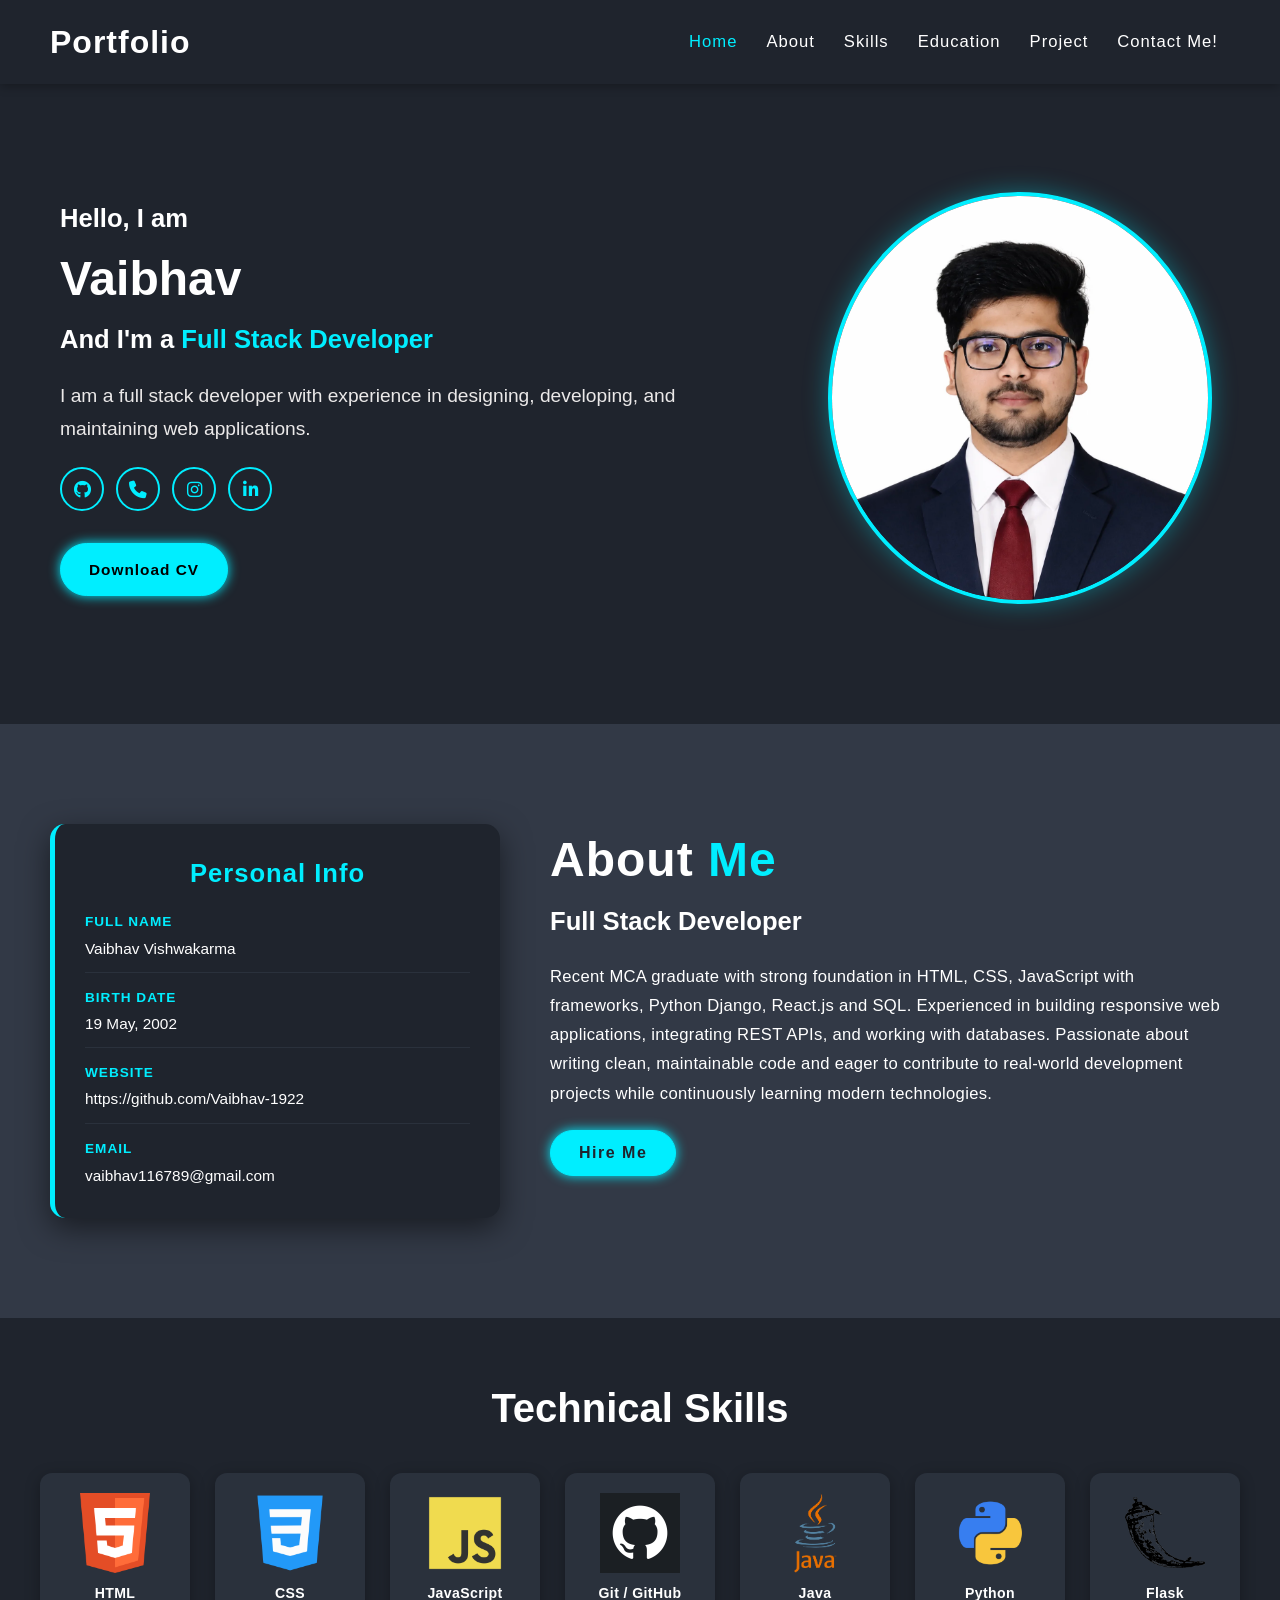
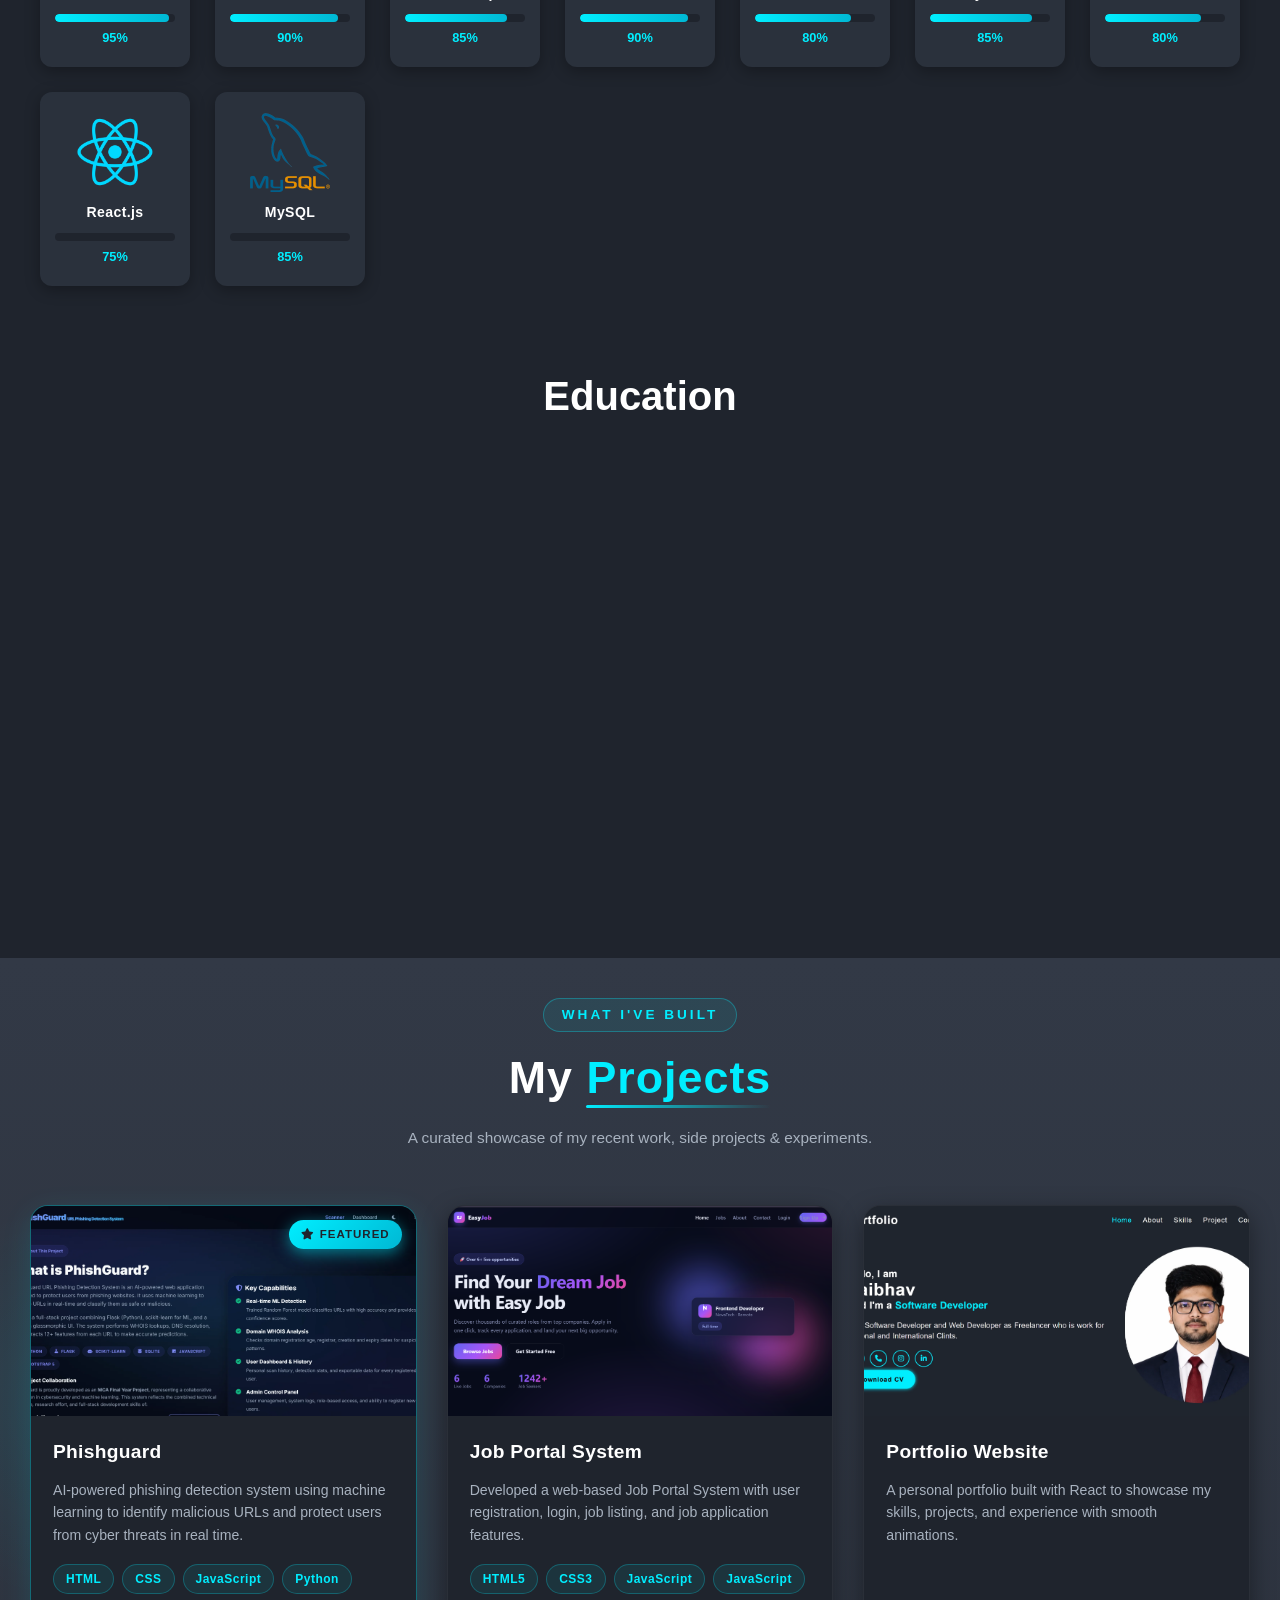
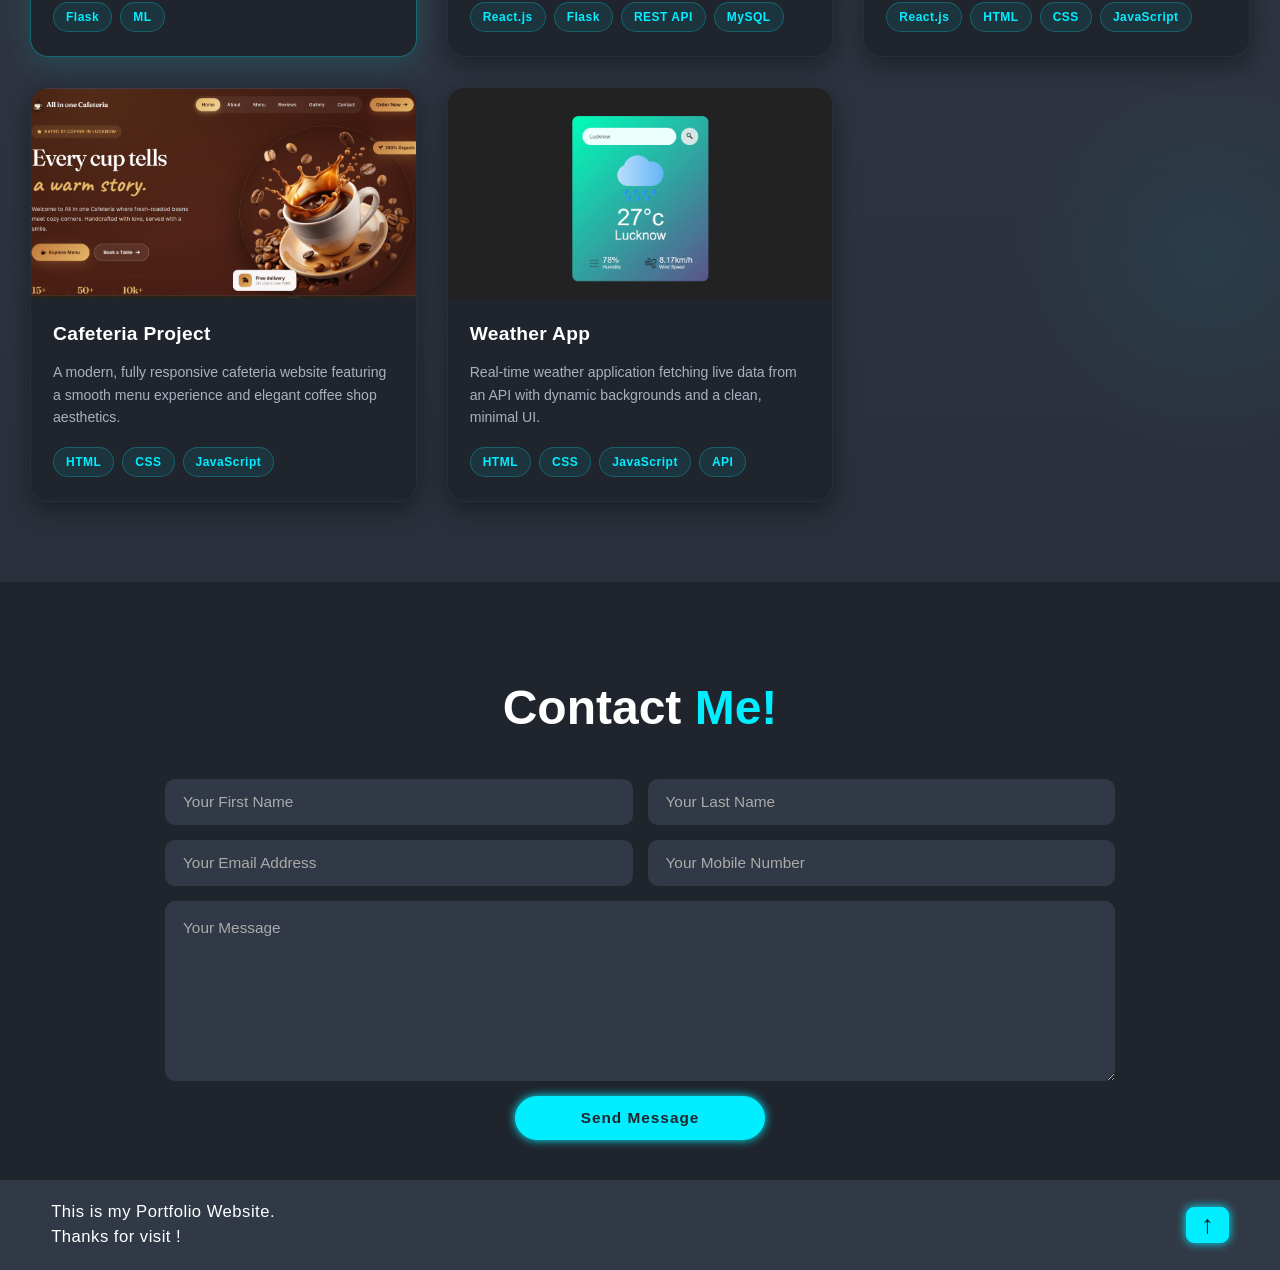
==== commit d2f404a2: "Updated My Portfolio" ====
--- a/index.html
+++ b/index.html
@@ -1,416 +1,451 @@
-<!DOCTYPE html>
-<html lang="en">
-
-<head>
-    <meta charset="UTF-8">
-    <meta http-equiv="X-UA-Compatible" content="IE=edge">
-    <meta name="viewport" content="width=device-width, initial-scale=1.0">
-    <!-- CSS -->
-    <link rel="stylesheet" href="style/style.css">
-    <!-- FontAwesome -->
-    <link rel="stylesheet" href="https://cdnjs.cloudflare.com/ajax/libs/font-awesome/6.4.0/css/all.min.css">
-    <link rel="icon" type="image/png" href="img/fevicon.png">
-    <title>Vaibhav || Portfolio</title>
-</head>
-
-<body>
-    <!--  ++++++++++++++++  Header  ++++++++++++++++  -->
-    <header>
-
-        <!--  ================  Navigation  ============== -->
-        <nav>
-
-            <div class="logo">
-                Portfolio
-            </div>
-
-            <div class="hamburgur">
-                <i class="fa-solid fa-bars"></i>
-            </div>
-
-            <ul>
-                <li><a href="#home" class="active">Home</a></li>
-                <li><a href="#about">About</a></li>
-                <li><a href="#skill">Skills</a></li>
-                <li><a href="#education">Education</a></li>
-                <li><a href="#project">Project</a></li>
-                <li><a href="#contact">Contact</a></li>
-            </ul>
-
-        </nav>
-
-    </header>
-
-    <!--  ++++++++++++++++  home-section  ++++++++++++++++  -->
-    <section class="home-section" id="home">
-
-        <div class="left-side-home">
-
-            <h2>Hello, I am</h2>
-
-            <h1>Vaibhav</h1>
-
-            <h2>And I'm a <span>Software Developer</span></h2>
-
-            <p>I am a Software Developer with experience in designing, developing, and maintaining web applications.</p>
-
-            <div class="btn-group">
-                <a href="https://github.com/Vaibhav-1922/" class="btn1" target="_blank" aria-label="GitHub">
-                    <i class="fa-brands fa-github"></i>
-                </a>
-                <a href="tel:817-6988-8322" class="btn2" aria-label="Phone">
-                    <i class="fa-solid fa-phone"></i>
-                </a>
-                <a href="https://www.instagram.com/ankursharma_0196?stkn=MXNjZ3YycDRwOWIxZA==" class="btn3"
-                    target="_blank" aria-label="Instagram">
-                    <i class="fa-brands fa-instagram"></i>
-                </a>
-                <a href="https://linkedin.com/in/vaibhav-vishwakarma-7a4570280" target="_blank" class="btn4"
-                    aria-label="LinkedIn">
-                    <i class="fa-brands fa-linkedin-in"></i>
-                </a>
-            </div>
-
-            <a href="https://drive.google.com/drive/folders/1TPZhdVBjO_2f-hiQ_ZLGeln9_SQDbmDH" class="btn"
-                download>Download CV</a>
-
-        </div>
-
-        <div class="right-side-home">
-            <img src="/img/Vaibhav-Passport.webp" alt="Vaibhav Vishwakarma">
-        </div>
-
-    </section>
-
-    <!--  ++++++++++++++++  about-sec  ++++++++++++++++  -->
-    <section class="about-sec" id="about">
-
-        <div class="left-about">
-            <div class="info-card">
-                <h2>Personal Info</h2>
-                <ul>
-                    <li>
-                        <span>Full Name</span>
-                        <p>Vaibhav Vishwakarma</p>
-                    </li>
-                    <li>
-                        <span>Birth Date</span>
-                        <p>19 May, 2002</p>
-                    </li>
-                    <li>
-                        <span>Website</span>
-                        <a href="https://github.com/Vaibhav-1922" target="_blank" rel="noopener">
-                            https://github.com/Vaibhav-1922
-                        </a>
-                    </li>
-                    <li>
-                        <span>Email</span>
-                        <a href="https://vaibhav116789@gmail.com">
-                            vaibhav116789@gmail.com
-                        </a>
-                    </li>
-                </ul>
-            </div>
-        </div>
-
-        <div class="right-about">
-
-            <h1>About <span>Me</span></h1>
-            <h2>Software Developer</h2>
-            <p>Recent MCA graduate with strong foundation in HTML, CSS, JavaScript with frameworks, Python Django,
-                React.js and SQL. Experienced in building responsive web applications, integrating REST APIs, and
-                working with databases. Passionate about writing clean, maintainable code and eager to contribute to
-                real-world development projects while continuously learning modern technologies</p>
-
-            <a href="#contact">
-                <button class="about-btn">Hire Me</button>
-            </a>
-
-        </div>
-
-    </section>
-
-    <!--  ++++++++++++++++  Skill Section  +++++++++++++++++ -->
-    <section class="skill-section" id="skill">
-
-        <h1>Technical Skills</h1>
-
-        <div class="skill-container">
-
-            <div class="card">
-                <img src="./img/html.webp" alt="HTML">
-                <h3>HTML</h3>
-                <div class="progress-bar"><span class="progress-fill" data-width="95%"></span></div>
-                <span class="percent">95%</span>
-            </div>
-
-            <div class="card">
-                <img src="./img/css.webp" alt="CSS">
-                <h3>CSS</h3>
-                <div class="progress-bar"><span class="progress-fill" data-width="90%"></span></div>
-                <span class="percent">90%</span>
-            </div>
-
-            <div class="card">
-                <img src="./img/js.webp" alt="JavaScript">
-                <h3>JavaScript</h3>
-                <div class="progress-bar"><span class="progress-fill" data-width="85%"></span></div>
-                <span class="percent">85%</span>
-            </div>
-
-            <div class="card">
-                <img src="./img/github.webp" alt="Git &amp; GitHub">
-                <h3>Git / GitHub</h3>
-                <div class="progress-bar"><span class="progress-fill" data-width="90%"></span></div>
-                <span class="percent">90%</span>
-            </div>
-
-            <div class="card">
-                <img src="./img/Java.png" alt="Java">
-                <h3>Java</h3>
-                <div class="progress-bar"><span class="progress-fill" data-width="80%"></span></div>
-                <span class="percent">80%</span>
-            </div>
-
-            <div class="card">
-                <img src="./img/Python.png" alt="Python">
-                <h3>Python</h3>
-                <div class="progress-bar"><span class="progress-fill" data-width="85%"></span></div>
-                <span class="percent">85%</span>
-            </div>
-
-            <div class="card">
-                <img src="./img/Django.png" alt="Django">
-                <h3>Django</h3>
-                <div class="progress-bar"><span class="progress-fill" data-width="80%"></span></div>
-                <span class="percent">80%</span>
-            </div>
-
-            <div class="card">
-                <img src="./img/React.webp" alt="React.js">
-                <h3>React.js</h3>
-                <div class="progress-bar"><span class="progress-fill" data-width="75%"></span></div>
-                <span class="percent">75%</span>
-            </div>
-
-            <div class="card">
-                <img src="./img/Mysql.png" alt="MySQL">
-                <h3>MySQL</h3>
-                <div class="progress-bar"><span class="progress-fill" data-width="85%"></span></div>
-                <span class="percent">85%</span>
-            </div>
-
-        </div>
-
-    </section>
-
-    <!--  ++++++++++++++++  Education Section  +++++++++++++++++ -->
-    <section class="education-section" id="education">
-
-        <h1>Education</h1>
-
-        <div class="education-container">
-
-            <div class="education-card">
-                <div class="edu-head">
-                    <span class="edu-year"><i class="fa-solid fa-calendar-days"></i> 2024 – 2026</span>
-                    <span class="edu-badge">MCA</span>
-                </div>
-                <h2>Integral University</h2>
-                <h3>Master of Computer Application – MCA <span class="cgpa">(CGPA: 9.83)</span></h3>
-                <p><i class="fa-solid fa-location-dot"></i> Lucknow, India</p>
-            </div>
-
-            <div class="education-card">
-                <div class="edu-head">
-                    <span class="edu-year"><i class="fa-solid fa-calendar-days"></i> 2021 – 2024</span>
-                    <span class="edu-badge">BCA</span>
-                </div>
-                <h2>Khwaja Moinuddin Chishti Language University, Lucknow</h2>
-                <h3>Bachelor of Computer Application – BCA <span class="cgpa">(CGPA: 8.04)</span></h3>
-                <p><i class="fa-solid fa-location-dot"></i> Lucknow, India</p>
-            </div>
-
-            <div class="education-card">
-                <div class="edu-head">
-                    <span class="edu-year"><i class="fa-solid fa-calendar-days"></i> 2018 – 2019</span>
-                    <span class="edu-badge">12th</span>
-                </div>
-                <h2>IR Inter College</h2>
-                <h3>Higher Secondary Education – UP Board</h3>
-                <p><i class="fa-solid fa-location-dot"></i> Sandila, India</p>
-            </div>
-
-            <div class="education-card">
-                <div class="edu-head">
-                    <span class="edu-year"><i class="fa-solid fa-calendar-days"></i> 2016 – 2017</span>
-                    <span class="edu-badge">10th</span>
-                </div>
-                <h2>PDSVM School</h2>
-                <h3>Secondary Education – UP Board</h3>
-                <p><i class="fa-solid fa-location-dot"></i> Sandila, India</p>
-            </div>
-
-        </div>
-
-    </section>
-
-    <!--  ++++++++++++++++  Project Section  +++++++++++++++++ -->
-   <!--  ++++++++++++++++  Project Section  +++++++++++++++++ -->
-<section class="project-section" id="project">
-
-    <!--  =================  Section Header  ================= -->
-    <div class="section-header">
-        <span class="section-subtitle">WHAT I'VE BUILT</span>
-        <h1>My <span>Projects</span></h1>
-        <p class="section-desc">A curated showcase of my recent work, side projects &amp; experiments.</p>
-    </div>
-
-    <!--  =================  project-container  ================= -->
-    <div class="project-container">
-
-        <!-- *************  project-card (Featured)  ************** -->
-        <div class="project-card featured">
-            <div class="project-image">
-                <img src="./img/Phishgurad.webp" alt="Phishguard">
-                <div class="project-overlay">
-                    <a href="https://github.com/Vaibhav-1922/Phishguard" class="overlay-btn" target="_blank">
-                        <i class="fa-brands fa-github"></i> <span>Code</span>
-                    </a>
-                    <a href="https://phishguard-sudo.vercel.app" class="overlay-btn" target="_blank">
-                        <i class="fa-solid fa-arrow-up-right-from-square"></i> <span>Live Demo</span>
-                    </a>
-                </div>
-                <span class="project-badge">
-                    <i class="fa-solid fa-star"></i> Featured
-                </span>
-            </div>
-            <div class="project-content">
-                <h3>Phishguard</h3>
-                <p>AI-powered phishing detection system using machine learning to identify malicious URLs and protect
-                    users from cyber threats in real time.</p>
-                <div class="project-tech">
-                    <span>HTML</span>
-                    <span>CSS</span>
-                    <span>JavaScript</span>
-                    <span>Python</span>
-                    <span>Flask</span>
-                    <span>ML</span>
-                </div>
-            </div>
-        </div>
-
-        <!-- *************  project-card  ************** -->
-        <div class="project-card">
-            <div class="project-image">
-                <img src="./img/Coffee.webp" alt="Cafeteria Project">
-                <div class="project-overlay">
-                    <a href="https://github.com/Vaibhav-1922/Coffee_Web" class="overlay-btn" target="_blank">
-                        <i class="fa-brands fa-github"></i> <span>Code</span>
-                    </a>
-                    <a href="https://vaibhav-1922.github.io/Coffee_Web/" class="overlay-btn" target="_blank">
-                        <i class="fa-solid fa-arrow-up-right-from-square"></i> <span>Live Demo</span>
-                    </a>
-                </div>
-            </div>
-            <div class="project-content">
-                <h3>Cafeteria Project</h3>
-                <p>A modern, fully responsive cafeteria website featuring a smooth menu experience and elegant coffee
-                    shop aesthetics.</p>
-                <div class="project-tech">
-                    <span>HTML</span>
-                    <span>CSS</span>
-                    <span>JavaScript</span>
-                </div>
-            </div>
-        </div>
-
-        <!-- *************  project-card  ************** -->
-        <div class="project-card">
-            <div class="project-image">
-                <img src="./img/Portfolio.webp" alt="Portfolio">
-                <div class="project-overlay">
-                    <a href="https://github.com/Vaibhav-1922/Portfolio-New" class="overlay-btn" target="_blank">
-                        <i class="fa-brands fa-github"></i> <span>Code</span>
-                    </a>
-                    <a href="#" class="overlay-btn" target="_blank">
-                        <i class="fa-solid fa-arrow-up-right-from-square"></i> <span>Live Demo</span>
-                    </a>
-                </div>
-            </div>
-            <div class="project-content">
-                <h3>Portfolio Website</h3>
-                <p>A personal portfolio built with React to showcase my skills, projects, and experience with smooth
-                    animations.</p>
-                <div class="project-tech">
-                    <span>React.js</span>
-                    <span>HTML</span>
-                    <span>CSS</span>
-                    <span>JavaScript</span>
-                </div>
-            </div>
-        </div>
-
-        <!-- *************  project-card  ************** -->
-        <div class="project-card">
-            <div class="project-image">
-                <img src="./img/Weather.webp" alt="Weather App">
-                <div class="project-overlay">
-                    <a href="https://github.com/Vaibhav-1922/Weather-App" class="overlay-btn" target="_blank">
-                        <i class="fa-brands fa-github"></i> <span>Code</span>
-                    </a>
-                    <a href="https://venerable-dolphin-7df196.netlify.app/" class="overlay-btn" target="_blank">
-                        <i class="fa-solid fa-arrow-up-right-from-square"></i> <span>Live Demo</span>
-                    </a>
-                </div>
-            </div>
-            <div class="project-content">
-                <h3>Weather App</h3>
-                <p>Real-time weather application fetching live data from an API with dynamic backgrounds and a clean,
-                    minimal UI.</p>
-                <div class="project-tech">
-                    <span>HTML</span>
-                    <span>CSS</span>
-                    <span>JavaScript</span>
-                    <span>API</span>
-                </div>
-            </div>
-        </div>
-
-    </div>
-
-</section>
-    <!--  ++++++++++++++++  contact-sec  +++++++++++++++++ -->
-    <section class="contact-sec" id="contact">
-
-        <h1>Contact <span>Me!</span></h1>
-
-        <form action="https://formspree.io/f/mzezgnyd" method="POST">
-
-            <input type="text" name="userFirstName" id="FirstName" placeholder="Your First Name" required>
-            <input type="text" name="userLastName" id="LastName" placeholder="Your Last Name" required>
-            <input type="email" name="userEmail" id="Email" placeholder="Your Email Address" required>
-            <input type="text" name="userContactNumber" id="ContactNumber" placeholder="Your Mobile Number">
-
-            <textarea name="userMessage" id="Message" placeholder="Your Message" required></textarea>
-
-            <button class="contact-btn" type="submit">Send Message</button>
-
-        </form>
-
-    </section>
-
-    <!--  ++++++++++++++  Footer  ++++++++++++++ -->
-    <footer>
-
-        <p>This is my Portfolio Website. <br>
-             Thanks for visit !</p>
-
-        <a href="#home" class="arrow">&uarr;</a>
-
-    </footer>
-
-    <script src="script/script.js"></script>
-</body>
-
+<!DOCTYPE html>
+<html lang="en">
+
+<head>
+    <meta charset="UTF-8">
+    <meta http-equiv="X-UA-Compatible" content="IE=edge">
+    <meta name="viewport" content="width=device-width, initial-scale=1.0">
+    <!-- CSS -->
+    <link rel="stylesheet" href="style/style.css">
+    <!-- FontAwesome -->
+    <link rel="stylesheet" href="https://cdnjs.cloudflare.com/ajax/libs/font-awesome/6.4.0/css/all.min.css">
+    <link rel="icon" type="image/png" href="img/fevicon.png">
+    <title>Vaibhav || Portfolio</title>
+</head>
+
+<body>
+    <!--  ++++++++++++++++  Header  ++++++++++++++++  -->
+    <header>
+
+        <!--  ================  Navigation  ============== -->
+        <nav>
+
+            <div class="logo">
+                Portfolio
+            </div>
+
+            <div class="hamburgur">
+                <i class="fa-solid fa-bars"></i>
+            </div>
+
+            <ul>
+                <li><a href="#home" class="active">Home</a></li>
+                <li><a href="#about">About</a></li>
+                <li><a href="#skill">Skills</a></li>
+                <li><a href="#education">Education</a></li>
+                <li><a href="#project">Project</a></li>
+                <li><a href="#contact">Contact Me!</a></li>
+            </ul>
+
+        </nav>
+
+    </header>
+
+    <!--  ++++++++++++++++  home-section  ++++++++++++++++  -->
+    <section class="home-section" id="home">
+
+        <div class="left-side-home">
+
+            <h2>Hello, I am</h2>
+
+            <h1>Vaibhav</h1>
+
+            <h2>And I'm a <span>Full Stack Developer</span></h2>
+
+            <p>I am a full stack developer with experience in designing, developing, and maintaining web applications.</p>
+
+            <div class="btn-group">
+                <a href="https://github.com/Vaibhav-1922/" class="btn1" target="_blank" aria-label="GitHub">
+                    <i class="fa-brands fa-github"></i>
+                </a>
+                <a href="tel:817-6988-8322" class="btn2" aria-label="Phone">
+                    <i class="fa-solid fa-phone"></i>
+                </a>
+                <a href="https://www.instagram.com/ankursharma_0196?stkn=MXNjZ3YycDRwOWIxZA==" class="btn3"
+                    target="_blank" aria-label="Instagram">
+                    <i class="fa-brands fa-instagram"></i>
+                </a>
+                <a href="https://linkedin.com/in/vaibhav-vishwakarma-7a4570280" target="_blank" class="btn4"
+                    aria-label="LinkedIn">
+                    <i class="fa-brands fa-linkedin-in"></i>
+                </a>
+            </div>
+
+            <a href="https://drive.google.com/drive/folders/1TPZhdVBjO_2f-hiQ_ZLGeln9_SQDbmDH" class="btn"
+                download>Download CV</a>
+
+        </div>
+
+        <div class="right-side-home">
+            <img src="/img/Vaibhav-Passport.webp" alt="Vaibhav Vishwakarma">
+        </div>
+
+    </section>
+
+    <!--  ++++++++++++++++  about-sec  ++++++++++++++++  -->
+    <section class="about-sec" id="about">
+
+        <div class="left-about">
+            <div class="info-card">
+                <h2>Personal Info</h2>
+                <ul>
+                    <li>
+                        <span>Full Name</span>
+                        <p>Vaibhav Vishwakarma</p>
+                    </li>
+                    <li>
+                        <span>Birth Date</span>
+                        <p>19 May, 2002</p>
+                    </li>
+                    <li>
+                        <span>Website</span>
+                        <a href="https://github.com/Vaibhav-1922" target="_blank" rel="noopener">
+                            https://github.com/Vaibhav-1922
+                        </a>
+                    </li>
+                    <li>
+                        <span>Email</span>
+                        <a href="https://vaibhav116789@gmail.com">
+                            vaibhav116789@gmail.com
+                        </a>
+                    </li>
+                </ul>
+            </div>
+        </div>
+
+        <div class="right-about">
+
+            <h1>About <span>Me</span></h1>
+            <h2>Full Stack Developer</h2>
+            <p>Recent MCA graduate with strong foundation in HTML, CSS, JavaScript with frameworks, Python Django,
+                React.js and SQL. Experienced in building responsive web applications, integrating REST APIs, and
+                working with databases. Passionate about writing clean, maintainable code and eager to contribute to
+                real-world development projects while continuously learning modern technologies.</p>
+
+            <a href="#contact">
+                <button class="about-btn">Hire Me</button>
+            </a>
+
+        </div>
+
+    </section>
+
+    <!--  ++++++++++++++++  Skill Section  +++++++++++++++++ -->
+    <section class="skill-section" id="skill">
+
+        <h1>Technical Skills</h1>
+
+        <div class="skill-container">
+
+            <div class="card">
+                <img src="./img/html.webp" alt="HTML">
+                <h3>HTML</h3>
+                <div class="progress-bar"><span class="progress-fill" data-width="95%"></span></div>
+                <span class="percent">95%</span>
+            </div>
+
+            <div class="card">
+                <img src="./img/css.webp" alt="CSS">
+                <h3>CSS</h3>
+                <div class="progress-bar"><span class="progress-fill" data-width="90%"></span></div>
+                <span class="percent">90%</span>
+            </div>
+
+            <div class="card">
+                <img src="./img/js.webp" alt="JavaScript">
+                <h3>JavaScript</h3>
+                <div class="progress-bar"><span class="progress-fill" data-width="85%"></span></div>
+                <span class="percent">85%</span>
+            </div>
+
+            <div class="card">
+                <img src="./img/github.webp" alt="Git &amp; GitHub">
+                <h3>Git / GitHub</h3>
+                <div class="progress-bar"><span class="progress-fill" data-width="90%"></span></div>
+                <span class="percent">90%</span>
+            </div>
+
+            <div class="card">
+                <img src="./img/Java.png" alt="Java">
+                <h3>Java</h3>
+                <div class="progress-bar"><span class="progress-fill" data-width="80%"></span></div>
+                <span class="percent">80%</span>
+            </div>
+
+            <div class="card">
+                <img src="./img/Python.png" alt="Python">
+                <h3>Python</h3>
+                <div class="progress-bar"><span class="progress-fill" data-width="85%"></span></div>
+                <span class="percent">85%</span>
+            </div>
+
+            <div class="card">
+                <img src="./img/flask.png" alt="Django">
+                <h3>Flask</h3>
+                <div class="progress-bar"><span class="progress-fill" data-width="80%"></span></div>
+                <span class="percent">80%</span>
+            </div>
+
+            <div class="card">
+                <img src="./img/React.webp" alt="React.js">
+                <h3>React.js</h3>
+                <div class="progress-bar"><span class="progress-fill" data-width="75%"></span></div>
+                <span class="percent">75%</span>
+            </div>
+
+            <div class="card">
+                <img src="./img/Mysql.png" alt="MySQL">
+                <h3>MySQL</h3>
+                <div class="progress-bar"><span class="progress-fill" data-width="85%"></span></div>
+                <span class="percent">85%</span>
+            </div>
+
+        </div>
+
+    </section>
+
+    <!--  ++++++++++++++++  Education Section  +++++++++++++++++ -->
+    <section class="education-section" id="education">
+
+        <h1>Education</h1>
+
+        <div class="education-container">
+
+            <div class="education-card">
+                <div class="edu-head">
+                    <span class="edu-year"><i class="fa-solid fa-calendar-days"></i> 2024 – 2026</span>
+                    <span class="edu-badge">MCA</span>
+                </div>
+                <h2>Integral University</h2>
+                <h3>Master of Computer Application – MCA <span class="cgpa">(CGPA: 9.83)</span></h3>
+                <p><i class="fa-solid fa-location-dot"></i> Lucknow, India</p>
+            </div>
+
+            <div class="education-card">
+                <div class="edu-head">
+                    <span class="edu-year"><i class="fa-solid fa-calendar-days"></i> 2021 – 2024</span>
+                    <span class="edu-badge">BCA</span>
+                </div>
+                <h2>Khwaja Moinuddin Chishti Language University, Lucknow</h2>
+                <h3>Bachelor of Computer Application – BCA <span class="cgpa">(CGPA: 8.04)</span></h3>
+                <p><i class="fa-solid fa-location-dot"></i> Lucknow, India</p>
+            </div>
+
+            <div class="education-card">
+                <div class="edu-head">
+                    <span class="edu-year"><i class="fa-solid fa-calendar-days"></i> 2018 – 2019</span>
+                    <span class="edu-badge">12th</span>
+                </div>
+                <h2>IR Inter College</h2>
+                <h3>Higher Secondary Education – UP Board</h3>
+                <p><i class="fa-solid fa-location-dot"></i> Sandila, India</p>
+            </div>
+
+            <div class="education-card">
+                <div class="edu-head">
+                    <span class="edu-year"><i class="fa-solid fa-calendar-days"></i> 2016 – 2017</span>
+                    <span class="edu-badge">10th</span>
+                </div>
+                <h2>PDSVM School</h2>
+                <h3>Secondary Education – UP Board</h3>
+                <p><i class="fa-solid fa-location-dot"></i> Sandila, India</p>
+            </div>
+
+        </div>
+
+    </section>
+
+    <!--  ++++++++++++++++  Project Section  +++++++++++++++++ -->
+   <!--  ++++++++++++++++  Project Section  +++++++++++++++++ -->
+<section class="project-section" id="project">
+
+    <!--  =================  Section Header  ================= -->
+    <div class="section-header">
+        <span class="section-subtitle">WHAT I'VE BUILT</span>
+        <h1>My <span>Projects</span></h1>
+        <p class="section-desc">A curated showcase of my recent work, side projects &amp; experiments.</p>
+    </div>
+
+    <!--  =================  project-container  ================= -->
+    <div class="project-container">
+
+        <!-- *************  project-card (Featured)  ************** -->
+        <div class="project-card featured">
+            <div class="project-image">
+                <img src="./img/Phishgurad.webp" alt="Phishguard">
+                <div class="project-overlay">
+                    <a href="https://github.com/Vaibhav-1922/Phishguard" class="overlay-btn" target="_blank">
+                        <i class="fa-brands fa-github"></i> <span>Code</span>
+                    </a>
+                    <a href="https://phishguard-sudo.vercel.app" class="overlay-btn" target="_blank">
+                        <i class="fa-solid fa-arrow-up-right-from-square"></i> <span>Live Demo</span>
+                    </a>
+                </div>
+                <span class="project-badge">
+                    <i class="fa-solid fa-star"></i> Featured
+                </span>
+            </div>
+            <div class="project-content">
+                <h3>Phishguard</h3>
+                <p>AI-powered phishing detection system using machine learning to identify malicious URLs and protect
+                    users from cyber threats in real time.</p>
+                <div class="project-tech">
+                    <span>HTML</span>
+                    <span>CSS</span>
+                    <span>JavaScript</span>
+                    <span>Python</span>
+                    <span>Flask</span>
+                    <span>ML</span>
+                </div>
+            </div>
+        </div>
+
+
+
+        <!-- *************  project-card  ************** -->
+        <div class="project-card">
+            <div class="project-image">
+                <img src="./img/Project-new.png" alt="Portfolio">
+                <div class="project-overlay">
+                    <a href="https://github.com/Vaibhav-1922/job-portal-system" class="overlay-btn" target="_blank">
+                        <i class="fa-brands fa-github"></i> <span>Code</span>
+                    </a>
+                    <a href="https://job-portal-system-nu.vercel.app/" class="overlay-btn" target="_blank">
+                        <i class="fa-solid fa-arrow-up-right-from-square"></i> <span>Live Demo</span>
+                    </a>
+                </div>
+            </div>
+            <div class="project-content">
+                <h3>Job Portal System</h3>
+                <p>Developed a web-based Job Portal System with user registration, login, job listing, and job application features.</p>
+                <div class="project-tech">
+                    <span>HTML5</span>
+                    <span>CSS3</span>
+                    <span>JavaScript</span>
+                    <span>JavaScript</span>
+                     <span>React.js</span>
+                     <span>Flask</span>
+                     <span>REST API</span>
+                     <span>MySQL</span>
+                </div>
+            </div>
+        </div>
+
+
+        <!-- *************  project-card  ************** -->
+        <div class="project-card">
+            <div class="project-image">
+                <img src="./img/Portfolio.webp" alt="Portfolio">
+                <div class="project-overlay">
+                    <a href="https://github.com/Vaibhav-1922/Portfolio-New" class="overlay-btn" target="_blank">
+                        <i class="fa-brands fa-github"></i> <span>Code</span>
+                    </a>
+                    <a href="#" class="overlay-btn" target="_blank">
+                        <i class="fa-solid fa-arrow-up-right-from-square"></i> <span>Live Demo</span>
+                    </a>
+                </div>
+            </div>
+            <div class="project-content">
+                <h3>Portfolio Website</h3>
+                <p>A personal portfolio built with React to showcase my skills, projects, and experience with smooth
+                    animations.</p>
+                <div class="project-tech">
+                    <span>React.js</span>
+                    <span>HTML</span>
+                    <span>CSS</span>
+                    <span>JavaScript</span>
+                </div>
+            </div>
+        </div>
+
+        
+        <!-- *************  project-card  ************** -->
+        <div class="project-card">
+            <div class="project-image">
+                <img src="./img/Cafeteria.png" alt="Cafeteria Project">
+                <div class="project-overlay">
+                    <a href="https://github.com/Vaibhav-1922/Coffee_Web" class="overlay-btn" target="_blank">
+                        <i class="fa-brands fa-github"></i> <span>Code</span>
+                    </a>
+                    <a href="https://vaibhav-1922.github.io/Coffee_Web/" class="overlay-btn" target="_blank">
+                        <i class="fa-solid fa-arrow-up-right-from-square"></i> <span>Live Demo</span>
+                    </a>
+                </div>
+            </div>
+            <div class="project-content">
+                <h3>Cafeteria Project</h3>
+                <p>A modern, fully responsive cafeteria website featuring a smooth menu experience and elegant coffee
+                    shop aesthetics.</p>
+                <div class="project-tech">
+                    <span>HTML</span>
+                    <span>CSS</span>
+                    <span>JavaScript</span>
+                </div>
+            </div>
+        </div>
+
+        
+
+        <!-- *************  project-card  ************** -->
+        <div class="project-card">
+            <div class="project-image">
+                <img src="./img/Weather.webp" alt="Weather App">
+                <div class="project-overlay">
+                    <a href="https://github.com/Vaibhav-1922/Weather-App" class="overlay-btn" target="_blank">
+                        <i class="fa-brands fa-github"></i> <span>Code</span>
+                    </a>
+                    <a href="https://venerable-dolphin-7df196.netlify.app/" class="overlay-btn" target="_blank">
+                        <i class="fa-solid fa-arrow-up-right-from-square"></i> <span>Live Demo</span>
+                    </a>
+                </div>
+            </div>
+            <div class="project-content">
+                <h3>Weather App</h3>
+                <p>Real-time weather application fetching live data from an API with dynamic backgrounds and a clean,
+                    minimal UI.</p>
+                <div class="project-tech">
+                    <span>HTML</span>
+                    <span>CSS</span>
+                    <span>JavaScript</span>
+                    <span>API</span>
+                </div>
+            </div>
+        </div>
+
+    </div>
+
+</section>
+    <!--  ++++++++++++++++  contact-sec  +++++++++++++++++ -->
+    <section class="contact-sec" id="contact">
+
+        <h1>Contact <span>Me!</span></h1>
+
+        <form action="https://formspree.io/f/mzezgnyd" method="POST">
+
+            <input type="text" name="userFirstName" id="FirstName" placeholder="Your First Name" required>
+            <input type="text" name="userLastName" id="LastName" placeholder="Your Last Name" required>
+            <input type="email" name="userEmail" id="Email" placeholder="Your Email Address" required>
+            <input type="text" name="userContactNumber" id="ContactNumber" placeholder="Your Mobile Number">
+
+            <textarea name="userMessage" id="Message" placeholder="Your Message" required></textarea>
+
+            <button class="contact-btn" type="submit">Send Message</button>
+
+        </form>
+
+    </section>
+
+    <!--  ++++++++++++++  Footer  ++++++++++++++ -->
+    <footer>
+
+        <p>This is my Portfolio Website. <br>
+             Thanks for visit !</p>
+
+        <a href="#home" class="arrow">&uarr;</a>
+
+    </footer>
+
+    <script src="script/script.js"></script>
+</body>
+
 </html>
